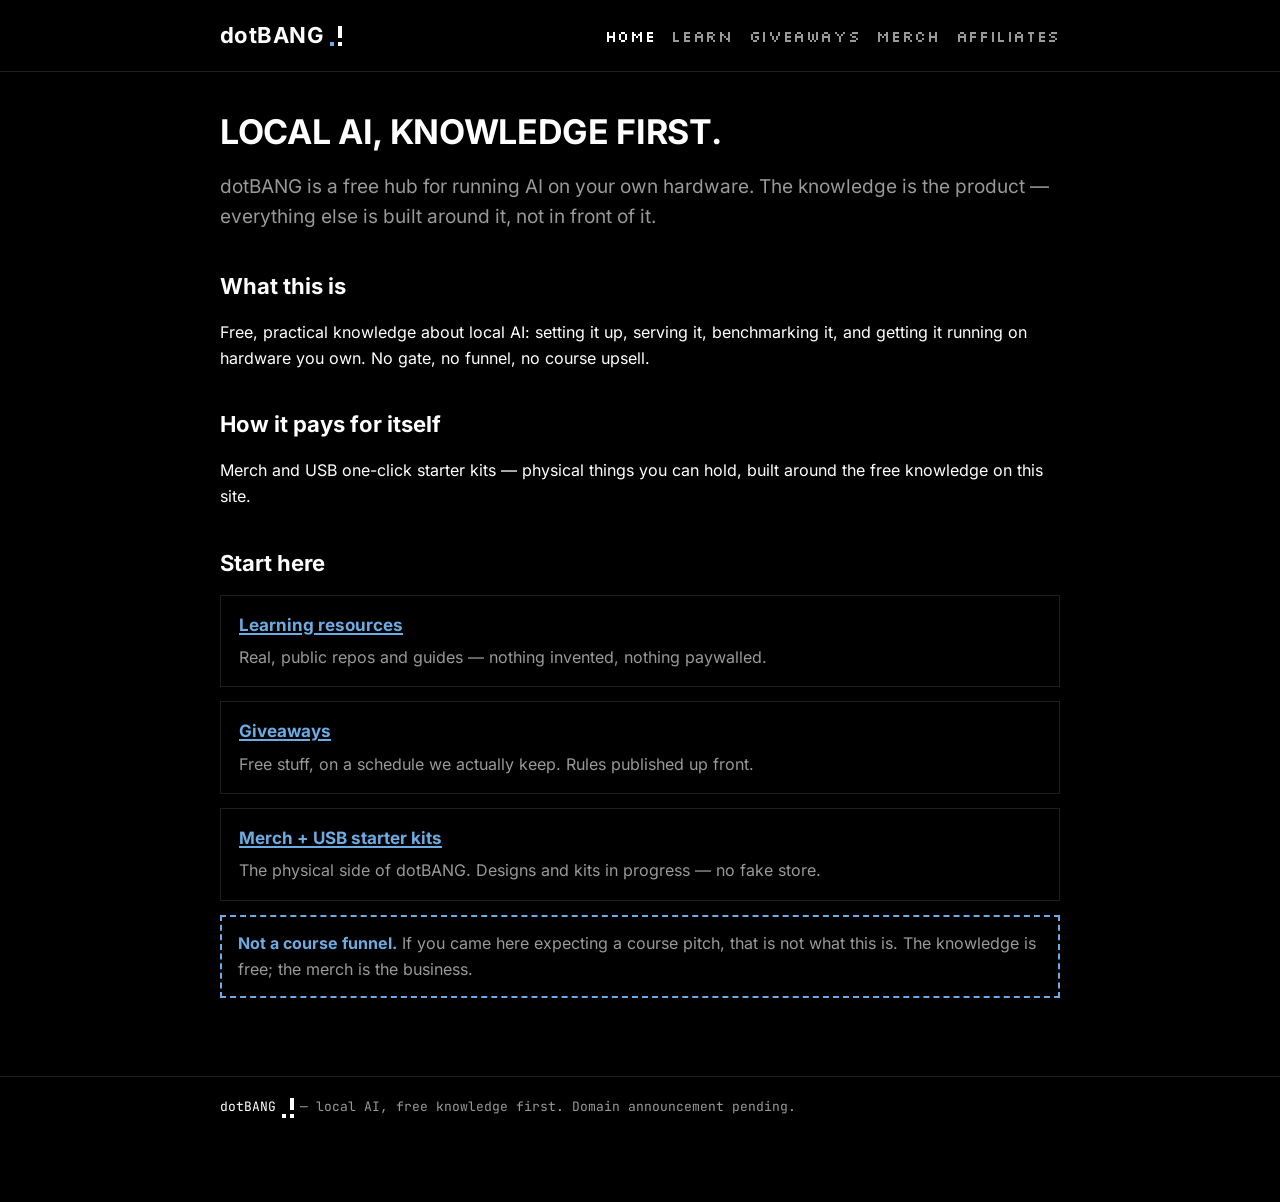
==== index.html @ 5c057346 "Apply dotBANG palette tokens and ship the .! mark as a real asset Palette, per DOTBANG-DESIGN-LANGUA" ====
<!doctype html>
<html lang="en">
<head>
<meta charset="utf-8">
<meta name="viewport" content="width=device-width, initial-scale=1">
<meta name="theme-color" content="#000000">
<title>dotBANG — local AI, free knowledge first</title>
<meta name="description" content="dotBANG is a free hub for local AI: knowledge first, merch and USB starter kits around it. Not a course funnel.">
<link rel="icon" type="image/svg+xml" href="assets/favicon.svg">
<link rel="stylesheet" href="assets/style.css">
</head>
<body>
<header class="site">
  <div class="wrap">
    <a class="brand" href="index.html">dotBANG<img class="mark" src="assets/brand/mark-signal.svg" width="12" height="20" alt=""></a>
    <nav>
      <a href="index.html" aria-current="page">Home</a>
      <a href="pages/learn.html">Learn</a>
      <a href="pages/giveaways.html">Giveaways</a>
      <a href="pages/merch.html">Merch</a>
      <a href="pages/affiliates.html">Affiliates</a>
    </nav>
  </div>
</header>
<main class="wrap">
  <h1>Local AI, knowledge first.</h1>
  <p class="lede">dotBANG is a free hub for running AI on your own hardware. The knowledge is the product — everything else is built around it, not in front of it.</p>

  <h2>What this is</h2>
  <p>Free, practical knowledge about local AI: setting it up, serving it, benchmarking it, and getting it running on hardware you own. No gate, no funnel, no course upsell.</p>

  <h2>How it pays for itself</h2>
  <p>Merch and USB one-click starter kits — physical things you can hold, built around the free knowledge on this site.</p>

  <h2>Start here</h2>
  <div class="card">
    <h3><a href="pages/learn.html">Learning resources</a></h3>
    <p>Real, public repos and guides — nothing invented, nothing paywalled.</p>
  </div>
  <div class="card">
    <h3><a href="pages/giveaways.html">Giveaways</a></h3>
    <p>Free stuff, on a schedule we actually keep. Rules published up front.</p>
  </div>
  <div class="card">
    <h3><a href="pages/merch.html">Merch + USB starter kits</a></h3>
    <p>The physical side of dotBANG. Designs and kits in progress — no fake store.</p>
  </div>

  <div class="todo"><strong>Not a course funnel.</strong> If you came here expecting a course pitch, that is not what this is. The knowledge is free; the merch is the business.</div>
</main>
<footer class="site">
  <div class="wrap">
    <span class="footer-brand">dotBANG<img class="mark" src="assets/brand/mark.svg" width="12" height="20" alt=""></span>
    <span>— local AI, free knowledge first. Domain announcement pending.</span>
  </div>
</footer>
</body>
</html>
---- assets/style.css ----
/* dotBANG — plain CSS, no framework, no build step.
   Palette, type and geometry follow DOTBANG-DESIGN-LANGUAGE-2026-11-04.md
   (§2 tokens, §3.1 module grid, §3.4 type stack, §6 token diff).
   Three values only: #000000 field, #FFFFFF ink, #6CACE4 signal.
   Alpha steps of those three are allowed. No radius, no blur, no glow. */

@font-face {
  font-family: "Inter";
  src: url("fonts/inter-latin-var.woff2") format("woff2");
  font-weight: 400 700;
  font-style: normal;
  font-display: swap;
}
@font-face {
  font-family: "JetBrains Mono";
  src: url("fonts/jetbrains-mono-latin-var.woff2") format("woff2");
  font-weight: 400 700;
  font-style: normal;
  font-display: swap;
}
@font-face {
  font-family: "Silkscreen";
  src: url("fonts/silkscreen-400-latin.woff2") format("woff2");
  font-weight: 400;
  font-style: normal;
  font-display: swap;
}
@font-face {
  font-family: "Silkscreen";
  src: url("fonts/silkscreen-700-latin.woff2") format("woff2");
  font-weight: 700;
  font-style: normal;
  font-display: swap;
}

:root {
  --db-field: #000000;
  --db-ink: #ffffff;
  --db-signal: #6cace4;
  --db-muted: rgba(255, 255, 255, .6);
  --db-hairline: rgba(255, 255, 255, .12);
  --db-fill: rgba(255, 255, 255, .06);
  --db-max: 880px;
  --db-step: 160ms;
}
* { box-sizing: border-box; }
body {
  margin: 0; background: var(--db-field); color: var(--db-ink);
  font: 16px/1.6 "Inter", sans-serif;
  -webkit-font-smoothing: antialiased;
}
a { color: var(--db-signal); text-decoration-thickness: 2px; text-underline-offset: 2px; }
a:hover { color: var(--db-ink); }
:focus-visible { outline: 2px solid var(--db-signal); outline-offset: 2px; }
.wrap { max-width: var(--db-max); margin: 0 auto; padding: 0 20px 64px; }
header.site {
  border-bottom: 1px solid var(--db-hairline);
  padding: 18px 0;
}
header.site .wrap { display: flex; align-items: center; gap: 16px; row-gap: 12px; flex-wrap: wrap; padding-bottom: 0; }
.brand {
  font-weight: 800; font-size: 22px; letter-spacing: .02em;
  color: var(--db-ink); text-decoration: none;
  display: inline-flex; align-items: center; gap: 6px;
}
/* The mark is an asset, not two typed characters: fixed 12x20 on the 4px module. */
.brand .mark, footer.site .mark { display: block; width: 12px; height: 20px; flex: none; }
nav { margin-left: auto; display: flex; gap: 16px; flex-wrap: wrap; }
nav a {
  color: var(--db-muted); text-decoration: none;
  font-family: "Silkscreen", monospace; font-size: 16px; font-weight: 400;
  letter-spacing: .04em; text-transform: uppercase; line-height: 1;
}
nav a:hover, nav a[aria-current="page"] { color: var(--db-ink); }
h1 { font-size: 34px; line-height: 1.2; margin: 40px 0 12px; letter-spacing: -.01em; text-transform: uppercase; }
h2 { font-size: 22px; margin: 36px 0 8px; }
h3 { font-size: 17px; }
.lede { font-size: 19px; color: var(--db-muted); }
.card {
  background: transparent; border: 1px solid var(--db-hairline);
  border-radius: 0; padding: 16px 18px; margin: 14px 0;
}
.card h3 { margin: 0 0 6px; font-size: 17px; }
.card p { margin: 0; color: var(--db-muted); }
.todo {
  border: 2px dashed var(--db-signal); border-radius: 0;
  padding: 14px 16px; color: var(--db-muted); margin: 14px 0;
}
.todo strong { color: var(--db-signal); }
footer.site {
  border-top: 1px solid var(--db-hairline); padding: 20px 0;
  color: var(--db-muted); font-size: 13px;
  font-family: "JetBrains Mono", monospace;
}
footer.site .wrap { display: flex; align-items: center; gap: 6px; flex-wrap: wrap; }
.footer-brand { display: inline-flex; align-items: center; gap: 6px; color: var(--db-ink); }
code {
  background: var(--db-fill); border: 1px solid var(--db-hairline);
  padding: 1px 6px; border-radius: 0;
  font-family: "JetBrains Mono", monospace; font-size: 14px;
}
@media (prefers-reduced-motion: no-preference) {
  a { transition: color var(--db-step) steps(2); }
}
@media (max-width: 560px) {
  nav { margin-left: 0; flex: 1 0 100%; }
}
@media (prefers-reduced-motion: reduce) {
  * { animation: none !important; transition: none !important; }
}
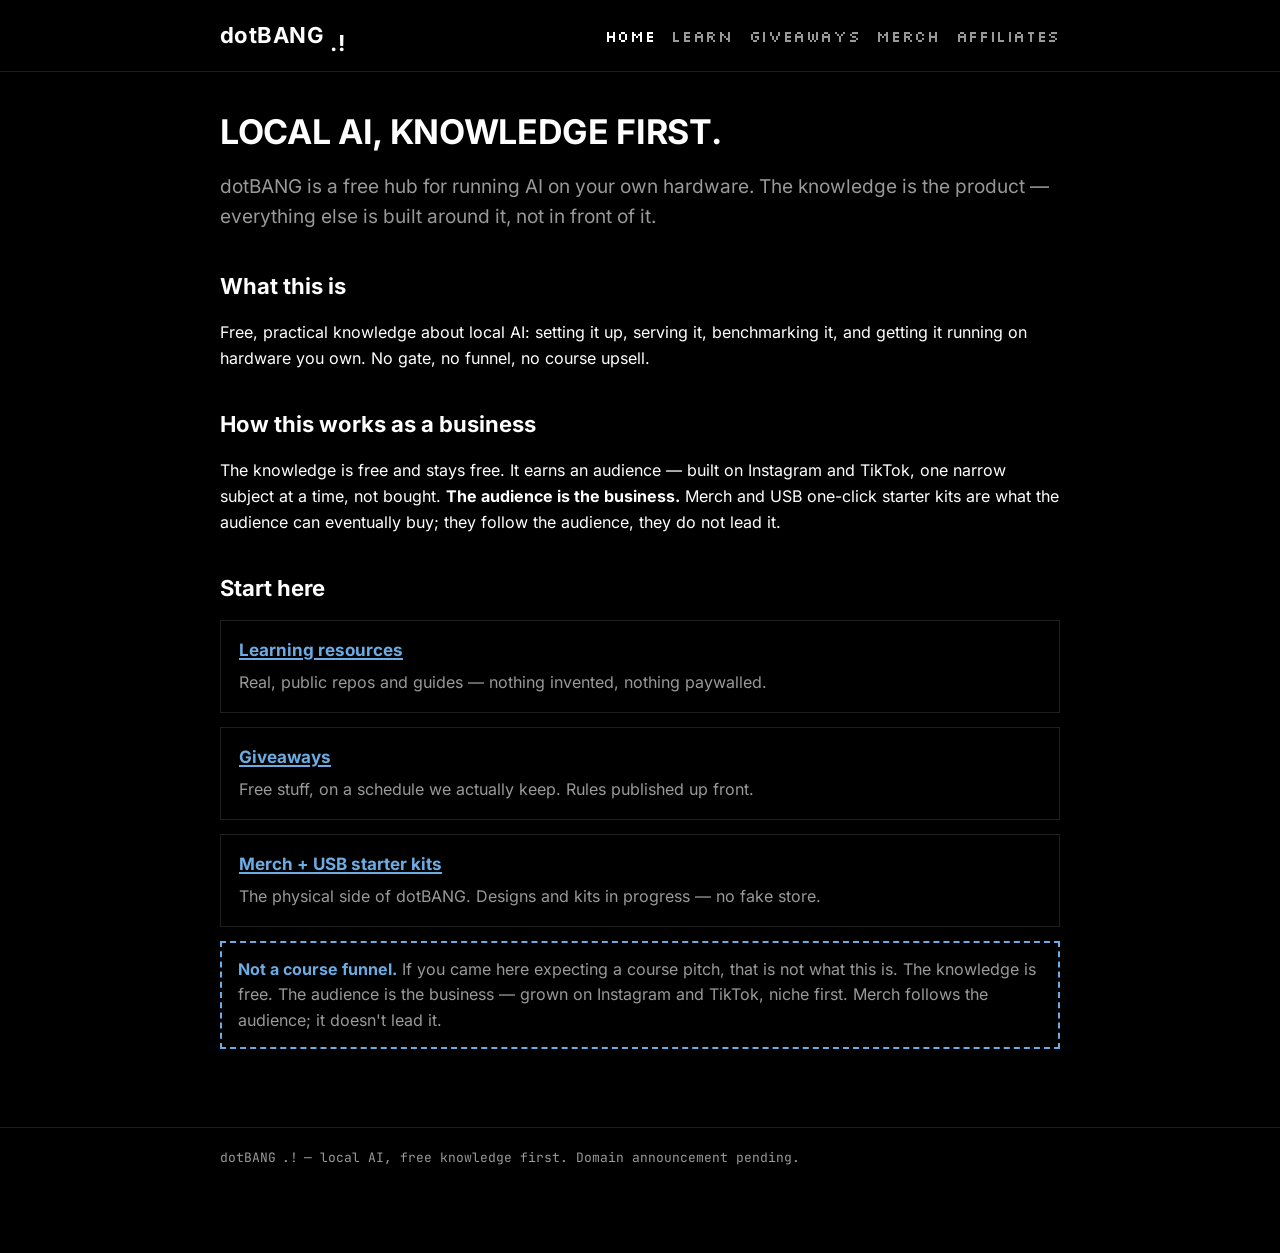
==== commit 9d0f9b11: "Correct the business framing: the audience is the business, merch is downstream The site said "the m" ====
--- a/index.html
+++ b/index.html
@@ -3,16 +3,15 @@
 <head>
 <meta charset="utf-8">
 <meta name="viewport" content="width=device-width, initial-scale=1">
-<meta name="theme-color" content="#000000">
 <title>dotBANG — local AI, free knowledge first</title>
-<meta name="description" content="dotBANG is a free hub for local AI: knowledge first, merch and USB starter kits around it. Not a course funnel.">
+<meta name="description" content="dotBANG is a free hub for local AI. The knowledge stays free; the audience is the business, and merch follows it.">
 <link rel="icon" type="image/svg+xml" href="assets/favicon.svg">
 <link rel="stylesheet" href="assets/style.css">
 </head>
 <body>
 <header class="site">
   <div class="wrap">
-    <a class="brand" href="index.html">dotBANG<img class="mark" src="assets/brand/mark-signal.svg" width="12" height="20" alt=""></a>
+    <a class="brand" href="index.html">dotBANG<span class="mark">.!</span></a>
     <nav>
       <a href="index.html" aria-current="page">Home</a>
       <a href="pages/learn.html">Learn</a>
@@ -29,8 +28,8 @@
   <h2>What this is</h2>
   <p>Free, practical knowledge about local AI: setting it up, serving it, benchmarking it, and getting it running on hardware you own. No gate, no funnel, no course upsell.</p>
 
-  <h2>How it pays for itself</h2>
-  <p>Merch and USB one-click starter kits — physical things you can hold, built around the free knowledge on this site.</p>
+  <h2>How this works as a business</h2>
+  <p>The knowledge is free and stays free. It earns an audience — built on Instagram and TikTok, one narrow subject at a time, not bought. <strong>The audience is the business.</strong> Merch and USB one-click starter kits are what the audience can eventually buy; they follow the audience, they do not lead it.</p>
 
   <h2>Start here</h2>
   <div class="card">
@@ -46,13 +45,10 @@
     <p>The physical side of dotBANG. Designs and kits in progress — no fake store.</p>
   </div>
 
-  <div class="todo"><strong>Not a course funnel.</strong> If you came here expecting a course pitch, that is not what this is. The knowledge is free; the merch is the business.</div>
+  <div class="todo"><strong>Not a course funnel.</strong> If you came here expecting a course pitch, that is not what this is. The knowledge is free. The audience is the business — grown on Instagram and TikTok, niche first. Merch follows the audience; it doesn't lead it.</div>
 </main>
 <footer class="site">
-  <div class="wrap">
-    <span class="footer-brand">dotBANG<img class="mark" src="assets/brand/mark.svg" width="12" height="20" alt=""></span>
-    <span>— local AI, free knowledge first. Domain announcement pending.</span>
-  </div>
+  <div class="wrap">dotBANG<span style="color:var(--accent)">.!</span> — local AI, free knowledge first. Domain announcement pending.</div>
 </footer>
 </body>
 </html>
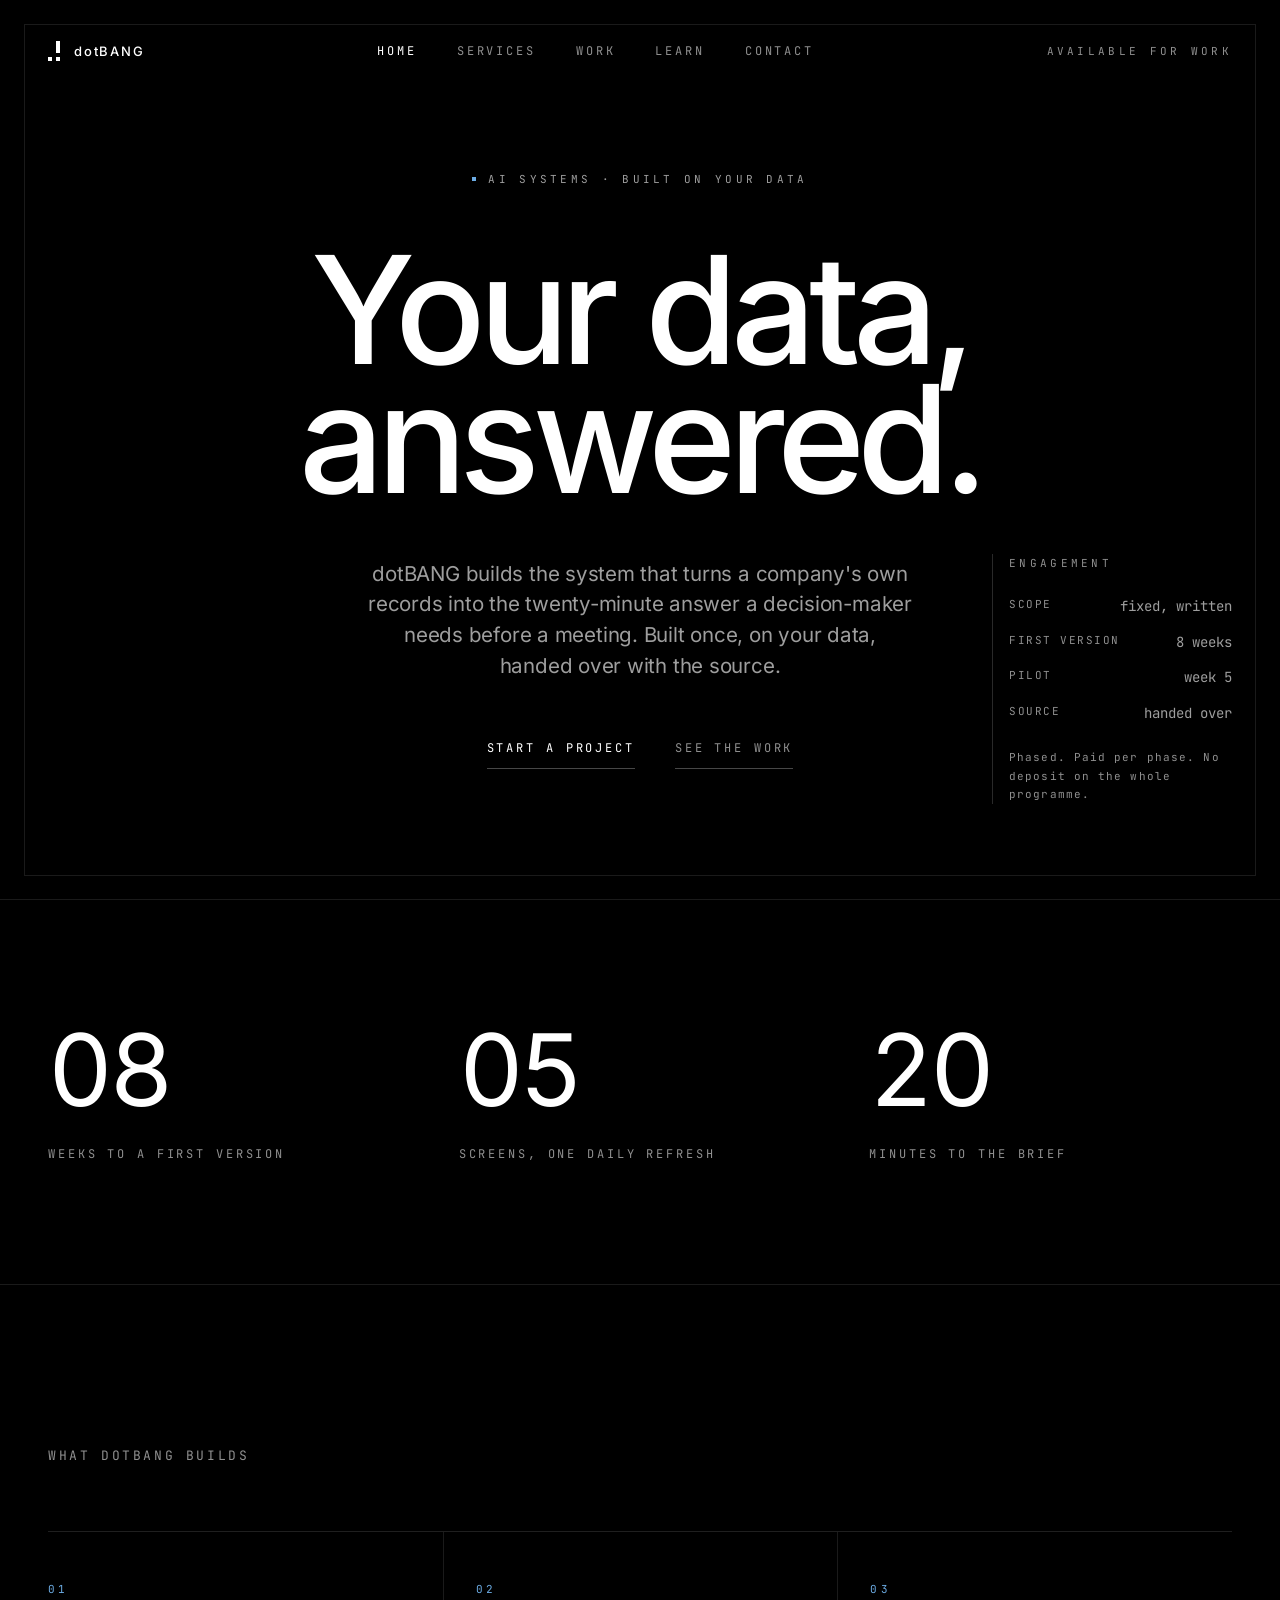
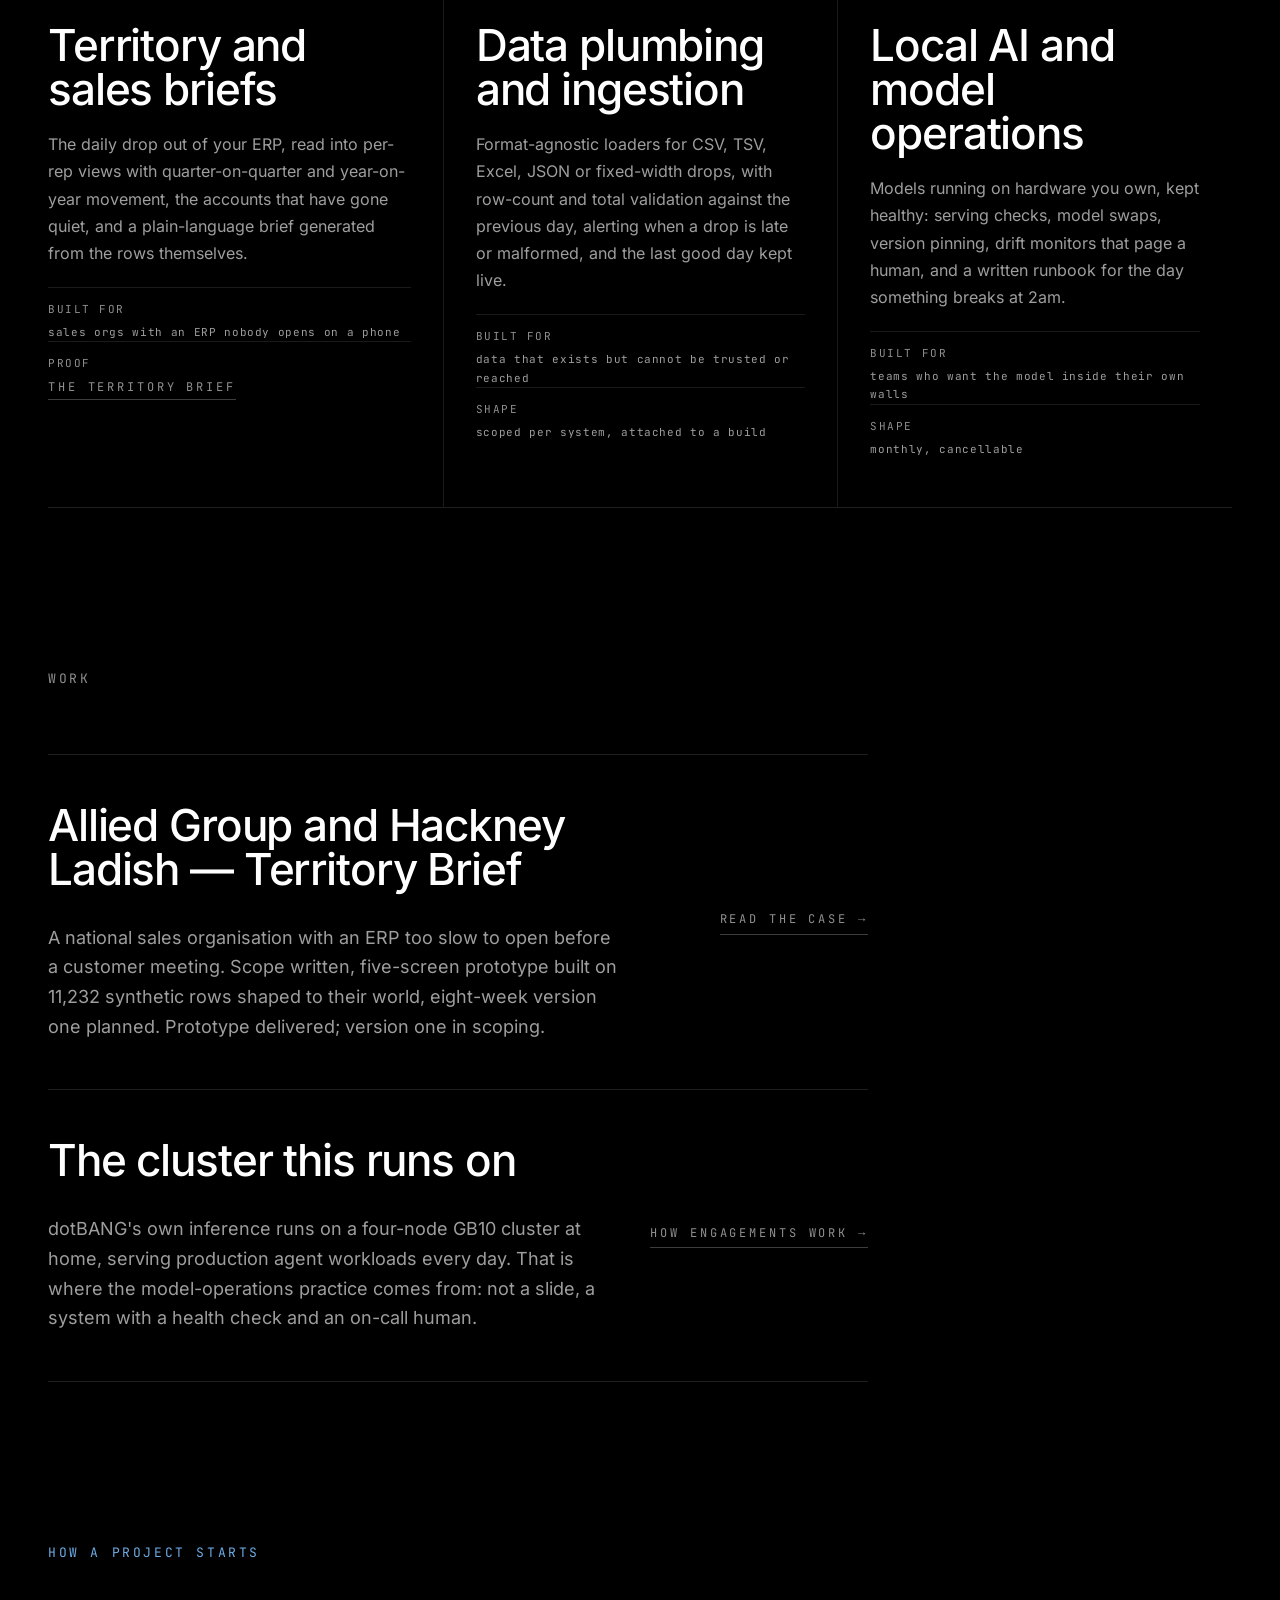
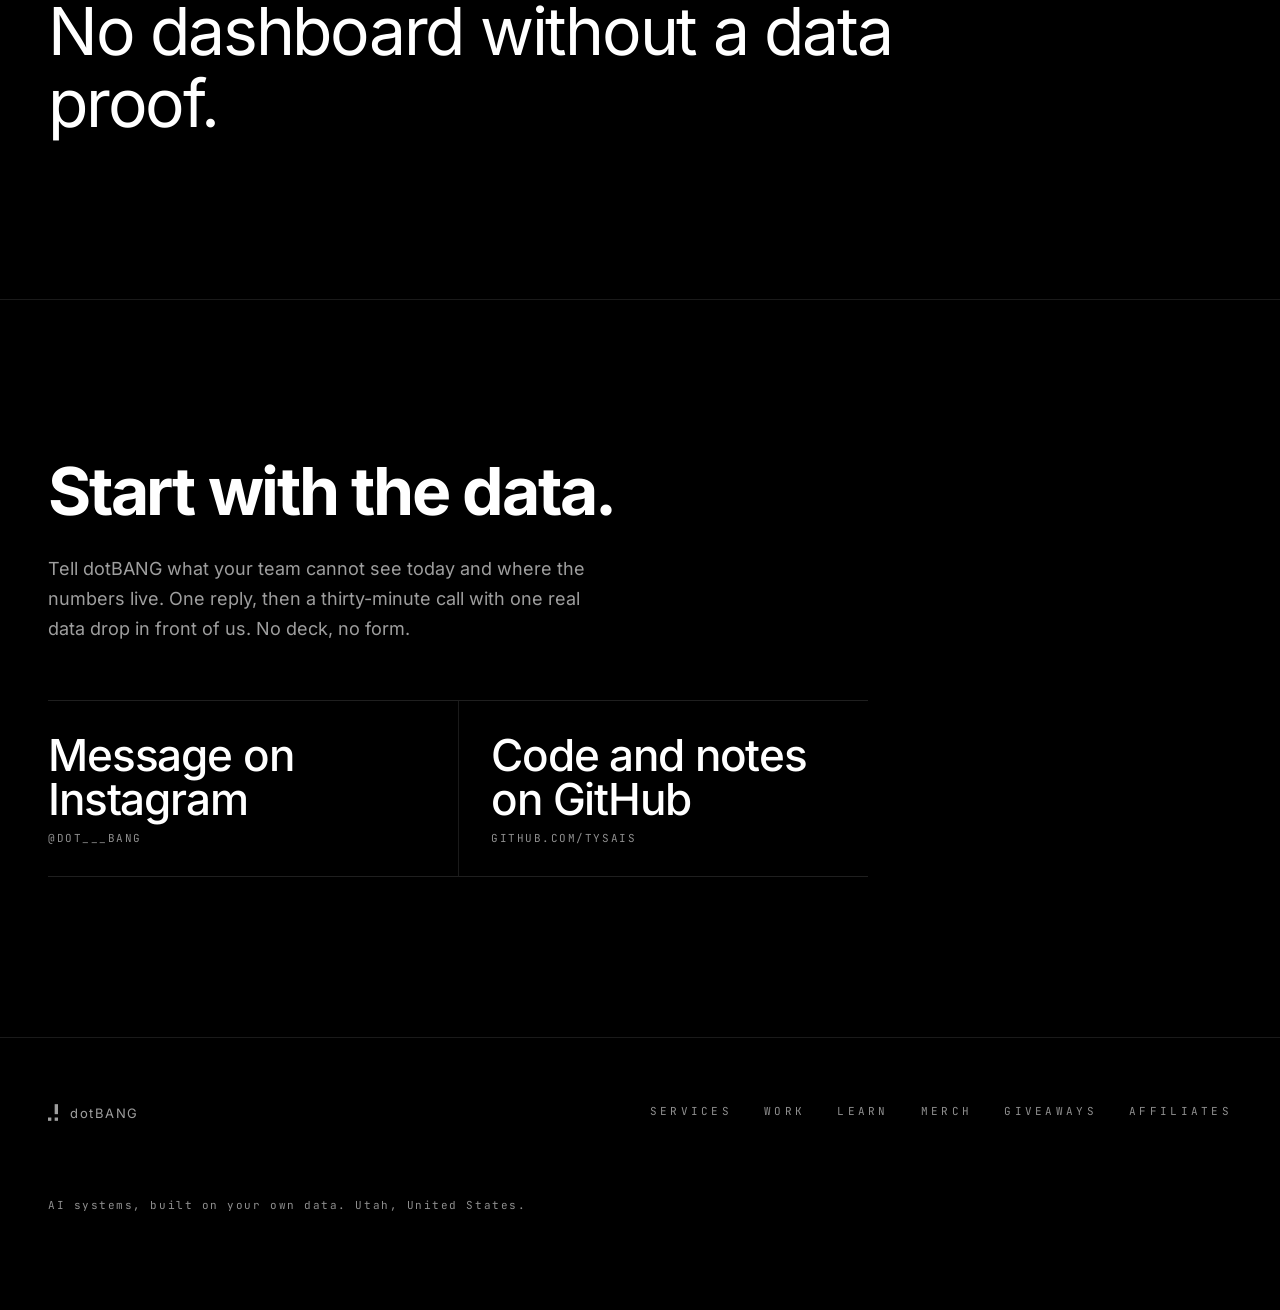
==== commit f29c5264: "Rebuild the site as the dotBANG consulting front door on DIR-06 Services, work and contact replace t" ====
--- a/index.html
+++ b/index.html
@@ -1,54 +1,156 @@
 <!doctype html>
-<html lang="en">
+<html lang="en" data-direction="DIR-06">
 <head>
 <meta charset="utf-8">
 <meta name="viewport" content="width=device-width, initial-scale=1">
-<title>dotBANG — local AI, free knowledge first</title>
-<meta name="description" content="dotBANG is a free hub for local AI. The knowledge stays free; the audience is the business, and merch follows it.">
+<title>dotBANG — AI systems built on your own data</title>
+<meta name="description" content="dotBANG builds AI systems that turn a company's own operational data into the twenty-minute answer before a meeting. Fixed scope, eight weeks to a first version, handed over with the source.">
 <link rel="icon" type="image/svg+xml" href="assets/favicon.svg">
-<link rel="stylesheet" href="assets/style.css">
+<link rel="stylesheet" href="assets/fonts/fonts.css">
+<link rel="stylesheet" href="assets/base.css">
+<link rel="stylesheet" href="assets/dir06.css">
+<link rel="stylesheet" href="assets/site.css">
 </head>
-<body>
-<header class="site">
-  <div class="wrap">
-    <a class="brand" href="index.html">dotBANG<span class="mark">.!</span></a>
-    <nav>
+<body class="blackout">
+
+<div class="viewfinder" aria-hidden="true"></div>
+
+<header class="site-head">
+  <div class="head-in">
+    <a class="brand" href="index.html" aria-label="dotBANG home">
+      <svg class="mark" viewBox="0 0 12 20" aria-hidden="true"><rect class="m-dot m-dot-a" x="0" y="16" width="4" height="4"/><rect class="m-stem" x="8" y="0" width="4" height="12"/><rect class="m-dot m-dot-b" x="8" y="16" width="4" height="4"/></svg>
+      <span class="wordmark">dotBANG</span>
+    </a>
+    <nav class="nav" aria-label="Primary">
       <a href="index.html" aria-current="page">Home</a>
+      <a href="pages/services.html">Services</a>
+      <a href="pages/work.html">Work</a>
       <a href="pages/learn.html">Learn</a>
-      <a href="pages/giveaways.html">Giveaways</a>
-      <a href="pages/merch.html">Merch</a>
-      <a href="pages/affiliates.html">Affiliates</a>
+      <a href="#contact">Contact</a>
     </nav>
+    <span class="chip">AVAILABLE FOR WORK</span>
   </div>
 </header>
-<main class="wrap">
-  <h1>Local AI, knowledge first.</h1>
-  <p class="lede">dotBANG is a free hub for running AI on your own hardware. The knowledge is the product — everything else is built around it, not in front of it.</p>
 
-  <h2>What this is</h2>
-  <p>Free, practical knowledge about local AI: setting it up, serving it, benchmarking it, and getting it running on hardware you own. No gate, no funnel, no course upsell.</p>
+<main>
+  <section class="hero">
+    <div class="wrap hero-in">
+      <div class="hero-copy">
+        <p class="eyebrow"><span class="eyebrow-dot" aria-hidden="true"></span>AI systems · built on your data</p>
+        <h1>Your data,<br class="br-desk"> answered.</h1>
+        <p class="lede">dotBANG builds the system that turns a company's own records into the twenty-minute answer a decision-maker needs before a meeting. Built once, on your data, handed over with the source.</p>
+        <div class="cta">
+          <a class="btn btn-primary" href="#contact">Start a project</a>
+          <a class="btn btn-ghost" href="pages/work.html">See the work</a>
+        </div>
+      </div>
 
-  <h2>How this works as a business</h2>
-  <p>The knowledge is free and stays free. It earns an audience — built on Instagram and TikTok, one narrow subject at a time, not bought. <strong>The audience is the business.</strong> Merch and USB one-click starter kits are what the audience can eventually buy; they follow the audience, they do not lead it.</p>
+      <aside class="hero-panel" aria-label="How an engagement runs">
+        <div class="panel-head"><span>ENGAGEMENT</span><span class="panel-code">REF 001</span></div>
+        <dl class="specs">
+          <div class="spec"><dt>Scope</dt><dd>fixed, written</dd></div>
+          <div class="spec"><dt>First version</dt><dd>8 weeks</dd></div>
+          <div class="spec"><dt>Pilot</dt><dd>week 5</dd></div>
+          <div class="spec"><dt>Source</dt><dd>handed over</dd></div>
+        </dl>
+        <p class="panel-note">Phased. Paid per phase. No deposit on the whole programme.</p>
+      </aside>
+    </div>
+  </section>
 
-  <h2>Start here</h2>
-  <div class="card">
-    <h3><a href="pages/learn.html">Learning resources</a></h3>
-    <p>Real, public repos and guides — nothing invented, nothing paywalled.</p>
-  </div>
-  <div class="card">
-    <h3><a href="pages/giveaways.html">Giveaways</a></h3>
-    <p>Free stuff, on a schedule we actually keep. Rules published up front.</p>
-  </div>
-  <div class="card">
-    <h3><a href="pages/merch.html">Merch + USB starter kits</a></h3>
-    <p>The physical side of dotBANG. Designs and kits in progress — no fake store.</p>
+  <section class="stats" aria-label="The shape of the work">
+    <div class="wrap stats-in">
+      <div class="stat"><span class="n">08</span><span class="k">weeks to a first version</span></div>
+      <div class="stat"><span class="n">05</span><span class="k">screens, one daily refresh</span></div>
+      <div class="stat"><span class="n">20</span><span class="k">minutes to the brief</span></div>
+    </div>
+  </section>
+
+  <section class="entries" aria-labelledby="svc-h">
+    <h2 id="svc-h" class="section-h">What dotBANG builds</h2>
+    <div class="svc-grid">
+      <article class="svc">
+        <span class="num">01</span>
+        <h3>Territory and sales briefs</h3>
+        <p>The daily drop out of your ERP, read into per-rep views with quarter-on-quarter and year-on-year movement, the accounts that have gone quiet, and a plain-language brief generated from the rows themselves.</p>
+        <dl>
+          <dt>Built for</dt><dd>sales orgs with an ERP nobody opens on a phone</dd>
+          <dt>Proof</dt><dd><a class="inline-link" href="pages/work.html">The Territory Brief</a></dd>
+        </dl>
+      </article>
+      <article class="svc">
+        <span class="num">02</span>
+        <h3>Data plumbing and ingestion</h3>
+        <p>Format-agnostic loaders for CSV, TSV, Excel, JSON or fixed-width drops, with row-count and total validation against the previous day, alerting when a drop is late or malformed, and the last good day kept live.</p>
+        <dl>
+          <dt>Built for</dt><dd>data that exists but cannot be trusted or reached</dd>
+          <dt>Shape</dt><dd>scoped per system, attached to a build</dd>
+        </dl>
+      </article>
+      <article class="svc">
+        <span class="num">03</span>
+        <h3>Local AI and model operations</h3>
+        <p>Models running on hardware you own, kept healthy: serving checks, model swaps, version pinning, drift monitors that page a human, and a written runbook for the day something breaks at 2am.</p>
+        <dl>
+          <dt>Built for</dt><dd>teams who want the model inside their own walls</dd>
+          <dt>Shape</dt><dd>monthly, cancellable</dd>
+        </dl>
+      </article>
+    </div>
+  </section>
+
+  <section class="entries" aria-labelledby="work-h" style="padding-top:0">
+    <h2 id="work-h" class="section-h">Work</h2>
+    <div class="cards">
+      <article class="card">
+        <h3>Allied Group and Hackney Ladish — Territory Brief</h3>
+        <p>A national sales organisation with an ERP too slow to open before a customer meeting. Scope written, five-screen prototype built on 11,232 synthetic rows shaped to their world, eight-week version one planned. Prototype delivered; version one in scoping.</p>
+        <a class="more" href="pages/work.html">Read the case</a>
+      </article>
+      <article class="card">
+        <h3>The cluster this runs on</h3>
+        <p>dotBANG's own inference runs on a four-node GB10 cluster at home, serving production agent workloads every day. That is where the model-operations practice comes from: not a slide, a system with a health check and an on-call human.</p>
+        <a class="more" href="pages/services.html">How engagements work</a>
+      </article>
+    </div>
+  </section>
+
+  <div class="callout-wrap">
+    <div class="callout">
+      <strong>How a project starts</strong>
+      <p>No dashboard without a data proof.</p>
+    </div>
   </div>
 
-  <div class="todo"><strong>Not a course funnel.</strong> If you came here expecting a course pitch, that is not what this is. The knowledge is free. The audience is the business — grown on Instagram and TikTok, niche first. Merch follows the audience; it doesn't lead it.</div>
+  <section class="contact" id="contact">
+    <div class="contact-in">
+      <h2>Start with the data.</h2>
+      <p>Tell dotBANG what your team cannot see today and where the numbers live. One reply, then a thirty-minute call with one real data drop in front of us. No deck, no form.</p>
+      <div class="contact-links">
+        <a href="https://ig.me/m/dot___bang">Message on Instagram<span>@dot___bang</span></a>
+        <a href="https://github.com/TysAIs">Code and notes on GitHub<span>github.com/TysAIs</span></a>
+      </div>
+    </div>
+  </section>
 </main>
+
 <footer class="site">
-  <div class="wrap">dotBANG<span style="color:var(--accent)">.!</span> — local AI, free knowledge first. Domain announcement pending.</div>
+  <div class="foot-in">
+    <div class="foot-brand">
+      <svg class="mark" viewBox="0 0 12 20" aria-hidden="true"><rect class="m-dot m-dot-a" x="0" y="16" width="4" height="4"/><rect class="m-stem" x="8" y="0" width="4" height="12"/><rect class="m-dot m-dot-b" x="8" y="16" width="4" height="4"/></svg>
+      dotBANG
+    </div>
+    <div class="foot-links">
+      <a href="pages/services.html">Services</a>
+      <a href="pages/work.html">Work</a>
+      <a href="pages/learn.html">Learn</a>
+      <a href="pages/merch.html">Merch</a>
+      <a href="pages/giveaways.html">Giveaways</a>
+      <a href="pages/affiliates.html">Affiliates</a>
+    </div>
+    <p class="foot-note">AI systems, built on your own data. Utah, United States.</p>
+  </div>
 </footer>
+
 </body>
 </html>
--- a/assets/fonts/fonts.css
+++ b/assets/fonts/fonts.css
@@ -0,0 +1,8 @@
+/* dotBANG — webfonts (subset copied from the 2026-11-05 brand pack, OFL-1.1).
+   Inter: body + display. JetBrains Mono: labels, data, code. No third face. */
+@font-face{font-family:"Inter";font-style:normal;font-weight:400;font-display:block;src:url(inter-400-latin.woff2) format("woff2")}
+@font-face{font-family:"Inter";font-style:normal;font-weight:500;font-display:block;src:url(inter-500-latin.woff2) format("woff2")}
+@font-face{font-family:"Inter";font-style:normal;font-weight:600;font-display:block;src:url(inter-600-latin.woff2) format("woff2")}
+@font-face{font-family:"Inter";font-style:normal;font-weight:700;font-display:block;src:url(inter-700-latin.woff2) format("woff2")}
+@font-face{font-family:"JetBrains Mono";font-style:normal;font-weight:400;font-display:block;src:url(jetbrains-mono-400-latin.woff2) format("woff2")}
+@font-face{font-family:"JetBrains Mono";font-style:normal;font-weight:700;font-display:block;src:url(jetbrains-mono-700-latin.woff2) format("woff2")}
--- a/assets/base.css
+++ b/assets/base.css
@@ -0,0 +1,64 @@
+/* ==========================================================================
+   dotBANG direction pack — shared base
+   Reset + the canonical sample-page content. Directions override everything
+   visual; nothing here picks a look. Three colours only, ever:
+     #000000 field · #FFFFFF ink · #6CACE4 signal
+   ========================================================================== */
+
+*,*::before,*::after{box-sizing:border-box}
+html{-webkit-text-size-adjust:100%}
+body{margin:0;background:#000;color:#fff;font-family:"Inter",sans-serif;font-size:16px;line-height:1.6;
+     -webkit-font-smoothing:antialiased;text-rendering:optimizeLegibility}
+img,svg{display:block;max-width:100%}
+a{color:inherit;text-decoration:none}
+h1,h2,h3,h4,p,ul,ol{margin:0}
+ul{list-style:none;padding:0}
+button{font:inherit;color:inherit;background:none;border:0;cursor:pointer}
+
+/* the mark: exact 4-unit module geometry, 3 modules wide x 5 tall */
+.mark{width:12px;height:20px;fill:currentColor;flex:0 0 auto}
+.mark .m-dot{fill:currentColor}
+.mark.accent-dot .m-dot-a{fill:#6CACE4}
+
+/* content is identical in every direction; directions decide treatment */
+.wrap{width:100%}
+.deco{display:none}          /* decorative layers off unless a direction asks */
+.sr{position:absolute;width:1px;height:1px;overflow:hidden;clip-path:inset(50%);white-space:nowrap}
+
+/* the sample page skeleton — no appearance decisions here */
+.shell{display:block}
+.site-head{}
+.brand{display:inline-flex;align-items:center;gap:8px}
+.brand .wordmark{}
+.nav{}
+.nav a{}
+.chip{}
+.ticker{}
+main{}
+.hero{}
+.hero-copy{}
+.eyebrow{}
+h1{}
+.lede{}
+.cta{display:flex;gap:12px;flex-wrap:wrap}
+.btn{}
+.hero-panel{}
+.panel-head{}
+.spec{display:flex;justify-content:space-between;gap:16px}
+.spec dt{}
+.spec dd{margin:0}
+.hero-mark{}
+.stats{}
+.stat{}
+.stat .n{}
+.stat .k{}
+.entries{}
+.card{}
+.card .ico{}
+.card h3{}
+.card p{}
+.card .more{}
+.callout{}
+.callout strong{}
+footer.site{}
+.foot-links{}
--- a/assets/dir06.css
+++ b/assets/dir06.css
@@ -0,0 +1,238 @@
+/* ==========================================================================
+   dotBANG — DIR-06 BLACKOUT, refinement 2026-11-05
+   Keep: face (Inter), the space system (96/160px rhythm), the one-hairline
+   restraint, the mark-as-subject composition.
+   Rebuild: the SIZE of the letters. This file replaces the ad-hoc pixel values
+   in dir-06.css with a declared type scale (4 display steps, 5 text steps,
+   3 label steps) and applies it. Nothing else about the direction changes.
+
+   Palette: field #000000 · ink #FFFFFF · signal #6CACE4
+   Module 4px · rhythm 8px · radius 0 · no blur · no gradient
+   ========================================================================== */
+
+:root{
+  --field:#000000;
+  --ink:#FFFFFF;
+  --signal:#6CACE4;
+  --ink-56:rgba(255,255,255,.56);
+  --ink-62:rgba(255,255,255,.62);
+  --ink-12:rgba(255,255,255,.12);
+  --ink-10:rgba(255,255,255,.10);
+  --ink-28:rgba(255,255,255,.28);
+
+  /* ---------------------------------------------------------------------
+     T-01 … T-04  DISPLAY RAMP — ratio 1.5 between steps, referenced at the
+     1440x900 canvas where the pack is judged: 150 / 100 / 66 / 44 px.
+     A display line is sized to FILL ITS MEASURE (92–97%), so T-01 is
+     container-relative with the ramp's top step as its ceiling; the step
+     below is what the ratio says, not what the string happens to need.
+     --------------------------------------------------------------------- */
+  --t01-display-1: min(13.2cqw, 150px);  /* hero statement — fills the measure */
+  --t02-display-2: clamp(64px, 8.4vw, 100px);   /* numbers */
+  --t03-display-3: clamp(44px, 5.6vw, 66px);    /* callout */
+  --t04-display-4: clamp(30px, 3.7vw, 44px);    /* card titles */
+
+  /* T-05 … T-09  TEXT RAMP — ratio ~1.14. Body floor is 16px (a11y),
+     the 18px step is the body default, 22px is the lead. */
+  --t05-lead: clamp(19px, 1.6vw, 22px);
+  --t06-body-l: 18px;
+  --t07-body: 16px;
+  --t08-body-s: 14px;
+  --t09-caption: 13px;
+
+  /* T-10 … T-12  LABEL RAMP — mono only, tracking is inverse to size.
+     The old file used 8px and 9px here; 8px mono is not a size, it is a
+     decoration. Floor is 11px. */
+  --t10-label: 13px;
+  --t11-label-s: 12px;
+  --t12-micro: 11px;
+
+  /* tracking per step — display tightens, labels open */
+  --tr-01:-.048em; --tr-02:-.042em; --tr-03:-.034em; --tr-04:-.026em;
+  --tr-05:-.011em; --tr-06:-.006em; --tr-07:0;      --tr-08:0;
+  --tr-10:.20em;   --tr-11:.24em;   --tr-12:.30em;
+
+  /* line-height per step */
+  --lh-01:.86; --lh-02:.90; --lh-03:.95; --lh-04:1.00;
+  --lh-05:1.50; --lh-06:1.65; --lh-07:1.70; --lh-08:1.70;
+  --lh-10:1.20; --lh-11:1.20; --lh-12:1.20;
+}
+
+html,body{background:var(--field);color:var(--ink);font-family:"Inter",sans-serif;
+  font-size:var(--t07-body);line-height:var(--lh-07)}
+::selection{background:var(--signal);color:#000}
+
+/* a viewfinder hairline: the one device carried over from the content
+   language, so the site and the feed read as one system. Not a frame of
+   decoration — 1px, 10% ink, inset one module-set. */
+.viewfinder{position:fixed;inset:24px;border:1px solid var(--ink-10);
+  pointer-events:none;z-index:40}
+
+/* ---- header ---- */
+.site-head{position:absolute;top:0;left:0;right:0;z-index:10}
+.head-in{max-width:1280px;margin:0 auto;padding:40px 48px;display:flex;align-items:center;
+  justify-content:space-between}
+.brand{display:flex;align-items:center;gap:14px}
+.brand .mark{width:12px;height:20px}
+.brand .wordmark{font-size:var(--t09-caption);letter-spacing:.24em;text-transform:uppercase;
+  font-weight:500}
+.nav{display:flex;gap:40px}
+.nav a{font-family:"JetBrains Mono",monospace;font-size:var(--t11-label-s);
+  letter-spacing:var(--tr-11);text-transform:uppercase;color:var(--ink-56)}
+.nav a:first-child{color:var(--ink)}
+.nav a:hover{color:var(--ink)}
+.chip{font-family:"JetBrains Mono",monospace;font-size:var(--t12-micro);
+  letter-spacing:var(--tr-12);color:var(--ink-56)}
+
+/* ---- hero: the sentence is the composition ---- */
+/* the sentence is the composition. Capped at 960px so the block does not
+   float in a void on very tall viewports (and so a full-page capture is a
+   true picture of the page rather than one stretched viewport). */
+.hero{min-height:min(100vh,960px);display:flex;align-items:center;
+  border-bottom:1px solid var(--ink-10)}
+.hero-in{max-width:1280px;margin:0 auto;padding:136px 48px 96px;width:100%;
+  display:flex;flex-direction:column;align-items:center;text-align:center}
+/* the type scale is container-relative so a display line fills its measure
+   at every canvas size; these are the container query contexts it measures. */
+.hero-copy{display:flex;flex-direction:column;align-items:center;width:100%;
+  container-type:inline-size}
+
+.eyebrow{font-family:"JetBrains Mono",monospace;font-size:var(--t12-micro);
+  letter-spacing:var(--tr-12);text-transform:uppercase;color:var(--ink-62);
+  margin-bottom:56px;display:flex;align-items:center;gap:12px}
+/* the accent, once per page: 4x4 on the module grid. Legal state 2. */
+.eyebrow-dot{display:inline-block;width:4px;height:4px;background:var(--signal);
+  flex:0 0 auto}
+
+/* T-01. This is the change: the headline is the page, not a caption on it. */
+h1{font-size:var(--t01-display-1);font-weight:500;line-height:var(--lh-01);
+  letter-spacing:var(--tr-01);margin:0 0 56px;max-width:100%;
+  font-feature-settings:"ss01","cv05"}
+h1 .ln{display:inline;white-space:nowrap}
+/* two lines at desktop, three at mobile: the break is a composition decision,
+   declared, not left to the browser's wrapping */
+.br-desk{display:inline}
+h1 .hl{color:var(--ink)}
+/* the mark closes the sentence at cap height — it is the punctuation of
+   the statement, at the same optical weight as the type around it. */
+h1 .punct{display:inline-block;width:.42em;height:.70em;margin-left:.02em;
+  vertical-align:-.02em;fill:var(--ink)}
+h1 .punct .m-dot-a{fill:var(--signal)}
+
+.lede{font-size:var(--t05-lead);line-height:var(--lh-05);color:var(--ink-62);
+  max-width:42ch;margin-bottom:56px;letter-spacing:var(--tr-05)}
+.cta{display:flex;gap:40px;align-items:center}
+.btn{font-family:"JetBrains Mono",monospace;font-size:var(--t11-label-s);
+  letter-spacing:var(--tr-11);text-transform:uppercase;color:var(--ink);
+  padding:0 0 10px;border-bottom:1px solid var(--ink-28)}
+.btn-ghost{color:var(--ink-56)}
+.btn:hover{border-bottom-color:var(--signal);color:var(--ink)}
+
+.hero-panel{position:absolute;right:48px;bottom:96px;width:240px;text-align:left;
+  border-left:1px solid rgba(255,255,255,.16);padding-left:16px}
+.panel-head{display:flex;justify-content:space-between;font-family:"JetBrains Mono",monospace;
+  font-size:var(--t12-micro);letter-spacing:var(--tr-12);color:var(--ink-56);
+  margin-bottom:16px;text-transform:uppercase}
+.panel-code{display:none}
+.spec{display:flex;justify-content:space-between;gap:8px;padding:6px 0}
+.spec dt{font-family:"JetBrains Mono",monospace;font-size:var(--t12-micro);
+  letter-spacing:.14em;text-transform:uppercase;color:var(--ink-56)}
+.spec dd{font-size:var(--t08-body-s);color:var(--ink-62);
+  font-family:"JetBrains Mono",monospace;text-align:right;margin:0}
+.panel-note{font-family:"JetBrains Mono",monospace;font-size:var(--t12-micro);
+  color:var(--ink-56);margin-top:16px;letter-spacing:.1em}
+
+/* the old 240px hero mark is retired: the mark is now the sentence's
+   final glyph (h1 .punct), which is the same idea at a size the page
+   can carry. Kept in the DOM for the reduced-motion reveal. */
+.hero-mark{display:none}
+
+/* ---- numbers, spoken at display scale ---- */
+.stats{border-bottom:1px solid var(--ink-10)}
+.stats-in{max-width:1280px;margin:0 auto;padding:120px 48px;display:grid;
+  grid-template-columns:repeat(3,1fr);gap:48px}
+.stat .n{display:block;font-size:var(--t02-display-2);font-weight:400;
+  letter-spacing:var(--tr-02);line-height:1;font-variant-numeric:tabular-nums;
+  color:var(--ink)}
+.stat .k{display:block;font-family:"JetBrains Mono",monospace;font-size:var(--t11-label-s);
+  letter-spacing:var(--tr-11);text-transform:uppercase;color:var(--ink-56);margin-top:24px}
+
+/* ---- entries ---- */
+.entries{max-width:1280px;margin:0 auto;padding:160px 48px}
+.section-h{font-family:"JetBrains Mono",monospace;font-size:var(--t10-label);
+  font-weight:400;letter-spacing:var(--tr-10);text-transform:uppercase;
+  color:var(--ink-56);margin-bottom:64px}
+.cards{display:grid;grid-template-columns:1fr;gap:0;max-width:820px}
+.card{padding:48px 0;border-top:1px solid var(--ink-12);display:grid;
+  grid-template-columns:1fr auto;gap:16px;align-items:start}
+.card:last-child{border-bottom:1px solid var(--ink-12)}
+.card .ico{display:none}
+.card h3{font-size:var(--t04-display-4);font-weight:500;letter-spacing:var(--tr-04);
+  line-height:var(--lh-04);margin-bottom:16px;grid-column:1}
+.card p{font-size:var(--t06-body-l);line-height:var(--lh-06);color:var(--ink-62);
+  max-width:52ch;grid-column:1}
+.card .more{grid-column:2;grid-row:1/3;align-self:center;font-family:"JetBrains Mono",monospace;
+  font-size:var(--t11-label-s);letter-spacing:var(--tr-11);text-transform:uppercase;
+  color:var(--ink-56);border-bottom:1px solid rgba(255,255,255,.24);padding-bottom:4px}
+.card .more::after{content:" →"}
+.card h3 a:hover,.card .more:hover{color:var(--signal);border-color:var(--signal)}
+
+/* ---- callout ---- */
+.callout-wrap{max-width:1280px;margin:0 auto;padding:0 48px 160px}
+.callout{max-width:900px}
+.callout strong{display:block;font-family:"JetBrains Mono",monospace;font-size:var(--t10-label);
+  font-weight:400;letter-spacing:var(--tr-10);text-transform:uppercase;
+  color:var(--signal);margin-bottom:32px}
+.callout p{font-size:var(--t03-display-3);line-height:1.08;color:var(--ink);
+  letter-spacing:var(--tr-03);max-width:22ch}
+
+/* ---- footer ---- */
+footer.site{border-top:1px solid var(--ink-10);padding:64px 0 96px}
+.foot-in{max-width:1280px;margin:0 auto;padding:0 48px;display:grid;
+  grid-template-columns:1fr auto;gap:32px}
+.foot-brand{display:flex;align-items:center;gap:12px;font-size:var(--t09-caption);
+  letter-spacing:.16em;text-transform:uppercase;color:var(--ink-62)}
+.foot-brand .mark{width:10px;height:17px}
+.foot-links{display:flex;gap:32px}
+.foot-links a{font-family:"JetBrains Mono",monospace;font-size:var(--t12-micro);
+  letter-spacing:var(--tr-12);text-transform:uppercase;color:var(--ink-56)}
+.foot-links a:hover{color:var(--ink)}
+.foot-note{grid-column:1/-1;font-family:"JetBrains Mono",monospace;
+  font-size:var(--t12-micro);letter-spacing:.14em;color:var(--ink-56);margin-top:40px}
+
+/* motion: two steps, then stillness — unchanged in behaviour, retimed to the
+   new scale so the statement arrives before the eye has finished reading it */
+@keyframes step-in{from{opacity:0}to{opacity:1}}
+@keyframes step-up{from{opacity:0;transform:translateY(8px)}to{opacity:1;transform:none}}
+h1{animation:step-in .52s steps(2) both}
+.lede{animation:step-up .52s steps(2) .10s both}
+
+@media (max-width:900px){
+  .viewfinder{inset:12px}
+  .head-in{padding:24px 20px 16px;flex-wrap:wrap;gap:12px;row-gap:14px}
+  .brand .wordmark{font-size:13px}
+  .chip{order:2;font-size:var(--t12-micro)}
+  .nav{order:3;flex-basis:100%;gap:18px;row-gap:10px;max-width:100%}
+  .nav a{font-size:var(--t12-micro);letter-spacing:.14em}
+  .hero-in{padding:96px 20px 72px}
+  .eyebrow{margin-bottom:40px;font-size:var(--t12-micro);letter-spacing:.24em}
+  h1{margin-bottom:40px;line-height:.94;font-size:min(19.6cqw,196px)}
+  h1 .ln{display:block}
+  .br-desk{display:none}
+  h1 .punct{margin-left:.12em}
+  .lede{font-size:var(--t06-body-l);margin-bottom:40px;max-width:100%}
+  .cta{gap:28px;flex-wrap:wrap}
+  .hero-panel{position:static;width:100%;margin-top:56px;border-left:0;
+    border-top:1px solid rgba(255,255,255,.16);padding:20px 0 0}
+  .spec{display:grid;grid-template-columns:88px 1fr;gap:12px;justify-content:initial}
+  .spec dd{text-align:left}
+  .stats-in{grid-template-columns:1fr;gap:40px;padding:72px 20px}
+  .entries{padding:88px 20px}
+  .card{grid-template-columns:1fr;padding:40px 0}
+  .card .more{grid-column:1;grid-row:auto;margin-top:12px;justify-self:start}
+  .callout-wrap{padding:0 20px 104px}
+  .callout p{font-size:var(--t04-display-4);max-width:100%}
+  .foot-in{grid-template-columns:1fr;padding:0 20px}
+  .foot-links{flex-wrap:wrap;gap:18px}
+}
+@media (prefers-reduced-motion:reduce){*{animation:none!important;transition:none!important}}
--- a/assets/site.css
+++ b/assets/site.css
@@ -0,0 +1,126 @@
+/* ==========================================================================
+   dotBANG site — page-level blocks on top of DIR-06 BLACKOUT.
+   Consumes the 2026-11-05 brand pack: type scale, spacing rhythm, hairlines
+   and the three-colour palette come from assets/dir06.css. Nothing here
+   introduces a new colour, a radius, a gradient or a shadow.
+   ========================================================================== */
+
+/* ---- brand casing: the wordmark is written dotBANG, never set in caps.
+   Tyler's rule (2026-11-05): dot lowercase, BANG uppercase, .! in code.
+   The pack's uppercase+tracking treatment is overridden here, not in dir06.css,
+   so the vendored pack file stays byte-identical to its source. ---- */
+.brand .wordmark{text-transform:none;letter-spacing:.14em}
+.foot-brand{text-transform:none;letter-spacing:.12em}
+
+/* ---- inner pages: a page statement, not a hero ---- */
+.page-hero{max-width:1280px;margin:0 auto;padding:200px 48px 80px;
+  border-bottom:1px solid var(--ink-10)}
+.page-hero .eyebrow{margin-bottom:40px}
+.page-hero h1{font-size:var(--t03-display-3);line-height:var(--lh-03);
+  letter-spacing:var(--tr-03);margin:0 0 32px;max-width:24ch}
+.page-hero .lede{margin-bottom:0;max-width:56ch}
+
+/* ---- prose ---- */
+.prose{max-width:760px;margin:0 auto;padding:96px 48px}
+.prose h2{font-size:var(--t04-display-4);font-weight:500;letter-spacing:var(--tr-04);
+  line-height:var(--lh-04);margin:80px 0 24px}
+.prose h2:first-child{margin-top:0}
+.prose h3{font-family:"JetBrains Mono",monospace;font-size:var(--t10-label);
+  font-weight:400;letter-spacing:var(--tr-10);text-transform:uppercase;
+  color:var(--ink-56);margin:56px 0 20px}
+.prose p{font-size:var(--t06-body-l);line-height:var(--lh-06);color:var(--ink-62);
+  margin:0 0 24px;max-width:68ch}
+.prose p strong{color:var(--ink);font-weight:500}
+.prose ul,.prose ol{margin:0 0 24px;padding:0 0 0 0;max-width:68ch}
+.prose li{font-size:var(--t06-body-l);line-height:var(--lh-06);color:var(--ink-62);
+  padding:10px 0 10px 24px;border-top:1px solid var(--ink-10);position:relative}
+.prose li::before{content:"—";position:absolute;left:0;color:var(--signal)}
+.prose ol{counter-reset:n}
+.prose ol li{counter-increment:n}
+.prose ol li::before{content:counter(n,decimal-leading-zero);font-family:"JetBrains Mono",monospace;
+  font-size:var(--t12-micro);color:var(--ink-56)}
+.prose a{color:var(--ink);border-bottom:1px solid var(--ink-28);padding-bottom:1px}
+.prose a:hover{color:var(--signal);border-color:var(--signal)}
+.prose .note{font-family:"JetBrains Mono",monospace;font-size:var(--t12-micro);
+  letter-spacing:.12em;color:var(--ink-56);text-transform:uppercase;margin:48px 0 0}
+
+/* ---- services ---- */
+.svc-grid{display:grid;grid-template-columns:repeat(3,1fr);gap:0;
+  border-top:1px solid var(--ink-12)}
+.svc{padding:48px 32px 48px 0;border-bottom:1px solid var(--ink-12)}
+.svc + .svc{padding-left:32px;border-left:1px solid var(--ink-10)}
+.svc .num{display:block;font-family:"JetBrains Mono",monospace;font-size:var(--t12-micro);
+  letter-spacing:var(--tr-12);color:var(--signal);margin-bottom:24px}
+.svc h3{font-size:var(--t04-display-4);font-weight:500;letter-spacing:var(--tr-04);
+  line-height:var(--lh-04);margin:0 0 20px}
+.svc p{font-size:var(--t07-body);line-height:var(--lh-07);color:var(--ink-62);margin:0 0 20px}
+.svc dl{margin:0}
+.svc dt{font-family:"JetBrains Mono",monospace;font-size:var(--t12-micro);
+  letter-spacing:.14em;text-transform:uppercase;color:var(--ink-56);
+  padding-top:12px;border-top:1px solid var(--ink-10)}
+.svc dd{margin:4px 0 0;font-family:"JetBrains Mono",monospace;
+  font-size:var(--t12-micro);color:var(--ink-62);letter-spacing:.06em}
+
+/* ---- fact table ---- */
+.facts{width:100%;border-collapse:collapse;margin:0 0 32px}
+.facts th,.facts td{text-align:left;vertical-align:top;padding:16px 24px 16px 0;
+  border-top:1px solid var(--ink-12);font-size:var(--t07-body);line-height:var(--lh-07)}
+.facts th{font-family:"JetBrains Mono",monospace;font-size:var(--t12-micro);
+  font-weight:400;letter-spacing:.14em;text-transform:uppercase;color:var(--ink-56);
+  width:34%}
+.facts td{color:var(--ink-62)}
+.facts td strong{color:var(--ink);font-weight:500}
+
+/* ---- case study ---- */
+.case-top{max-width:1280px;margin:0 auto;padding:200px 48px 0}
+.case-top .tag{display:inline-block;font-family:"JetBrains Mono",monospace;
+  font-size:var(--t12-micro);letter-spacing:var(--tr-12);text-transform:uppercase;
+  color:var(--signal);border:1px solid rgba(108,172,228,.4);padding:8px 12px;
+  margin-bottom:40px}
+.case-top h1{font-size:var(--t03-display-3);line-height:var(--lh-03);
+  letter-spacing:var(--tr-03);margin:0 0 32px;max-width:26ch}
+.case-top .lede{max-width:52ch}
+
+/* ---- contact ---- */
+.contact{border-top:1px solid var(--ink-10);background:var(--field)}
+.contact-in{max-width:1280px;margin:0 auto;padding:160px 48px}
+.contact h2{font-size:var(--t03-display-3);line-height:var(--lh-03);
+  letter-spacing:var(--tr-03);margin:0 0 32px;max-width:20ch}
+.contact p{font-size:var(--t06-body-l);line-height:var(--lh-06);color:var(--ink-62);
+  max-width:52ch;margin:0 0 56px}
+.contact-links{display:grid;grid-template-columns:1fr 1fr;gap:0;
+  border-top:1px solid var(--ink-12);max-width:820px}
+.contact-links a{display:block;padding:32px 32px 32px 0;border-bottom:1px solid var(--ink-12);
+  font-size:var(--t04-display-4);font-weight:500;letter-spacing:var(--tr-04);
+  line-height:var(--lh-04)}
+.contact-links a + a{padding-left:32px;border-left:1px solid var(--ink-10)}
+.contact-links a span{display:block;font-family:"JetBrains Mono",monospace;
+  font-size:var(--t12-micro);letter-spacing:.14em;text-transform:uppercase;
+  color:var(--ink-56);margin-top:12px}
+.contact-links a:hover{color:var(--signal)}
+.contact-links a:hover span{color:var(--ink-62)}
+
+/* ---- misc ---- */
+.inline-link{font-family:"JetBrains Mono",monospace;font-size:var(--t11-label-s);
+  letter-spacing:var(--tr-11);text-transform:uppercase;color:var(--ink-56);
+  border-bottom:1px solid rgba(255,255,255,.24);padding-bottom:4px}
+.inline-link:hover{color:var(--signal);border-color:var(--signal)}
+.plain-list{list-style:none;padding:0;margin:0}
+.plain-list li{border-top:1px solid var(--ink-10);padding:20px 0}
+
+@media (max-width:900px){
+  .page-hero{padding:140px 20px 56px}
+  .case-top{padding:140px 20px 0}
+  .prose{padding:64px 20px}
+  .prose h2{font-size:var(--t04-display-4);margin-top:56px}
+  .svc-grid{grid-template-columns:1fr}
+  .svc{padding:40px 0}
+  .svc + .svc{padding-left:0;border-left:0}
+  .facts th{width:auto;display:block;padding-bottom:4px}
+  .facts td{display:block;padding-top:4px}
+  .facts tr{display:block;border-top:1px solid var(--ink-12);padding:16px 0}
+  .facts th,.facts td{border-top:0}
+  .contact-in{padding:96px 20px}
+  .contact-links{grid-template-columns:1fr}
+  .contact-links a + a{padding-left:0;border-left:0}
+}
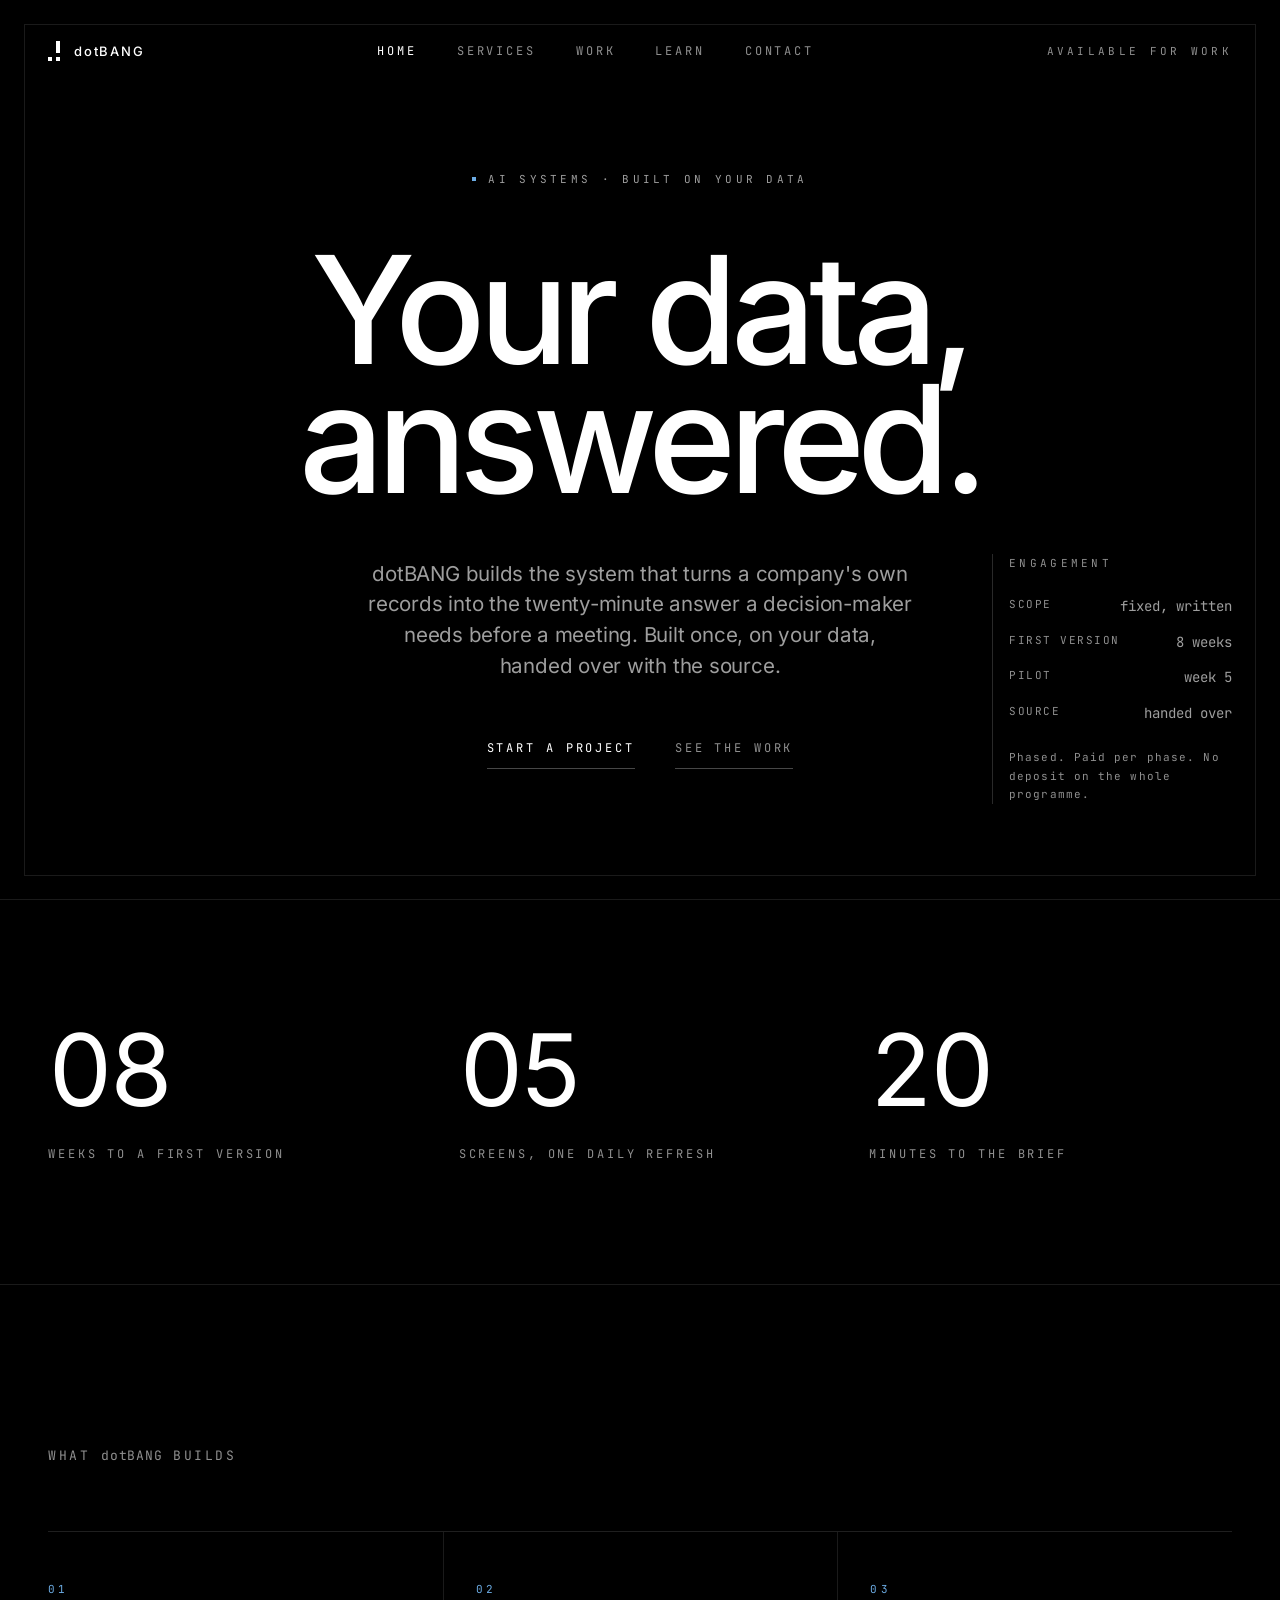
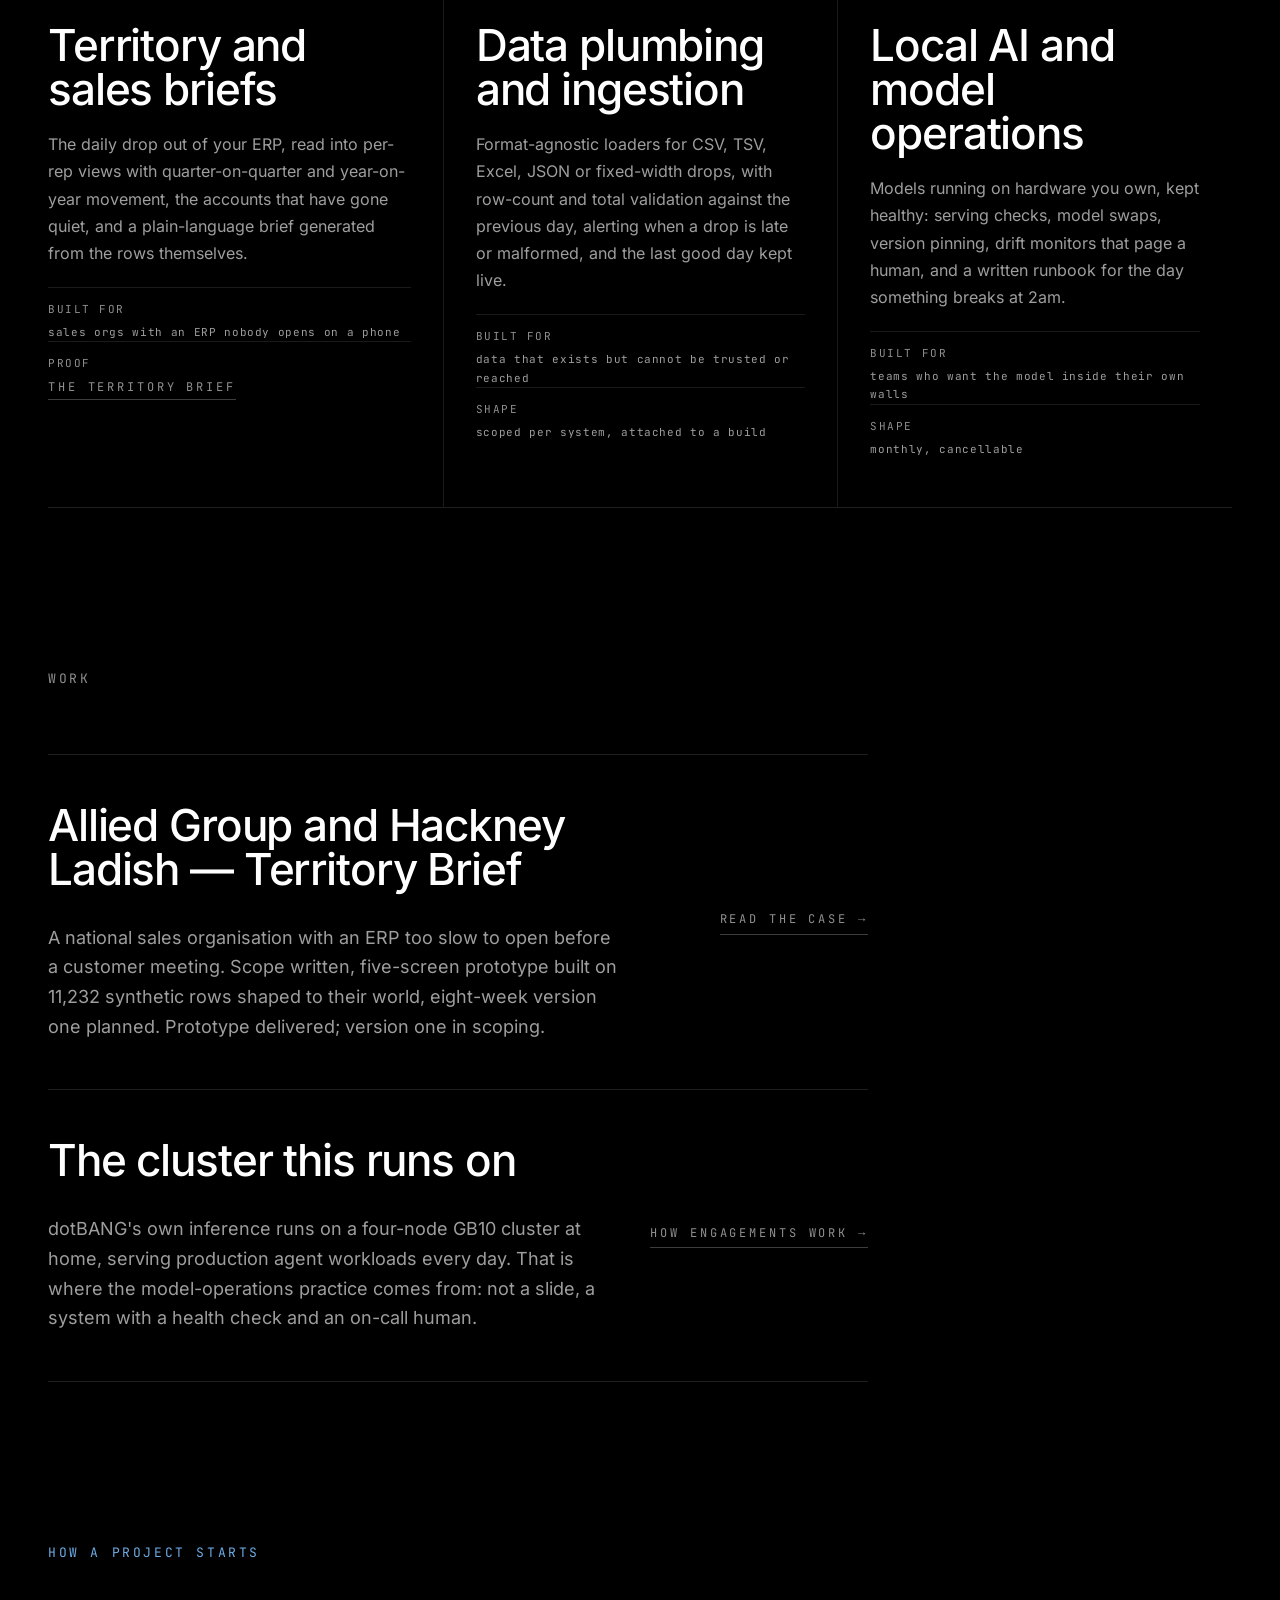
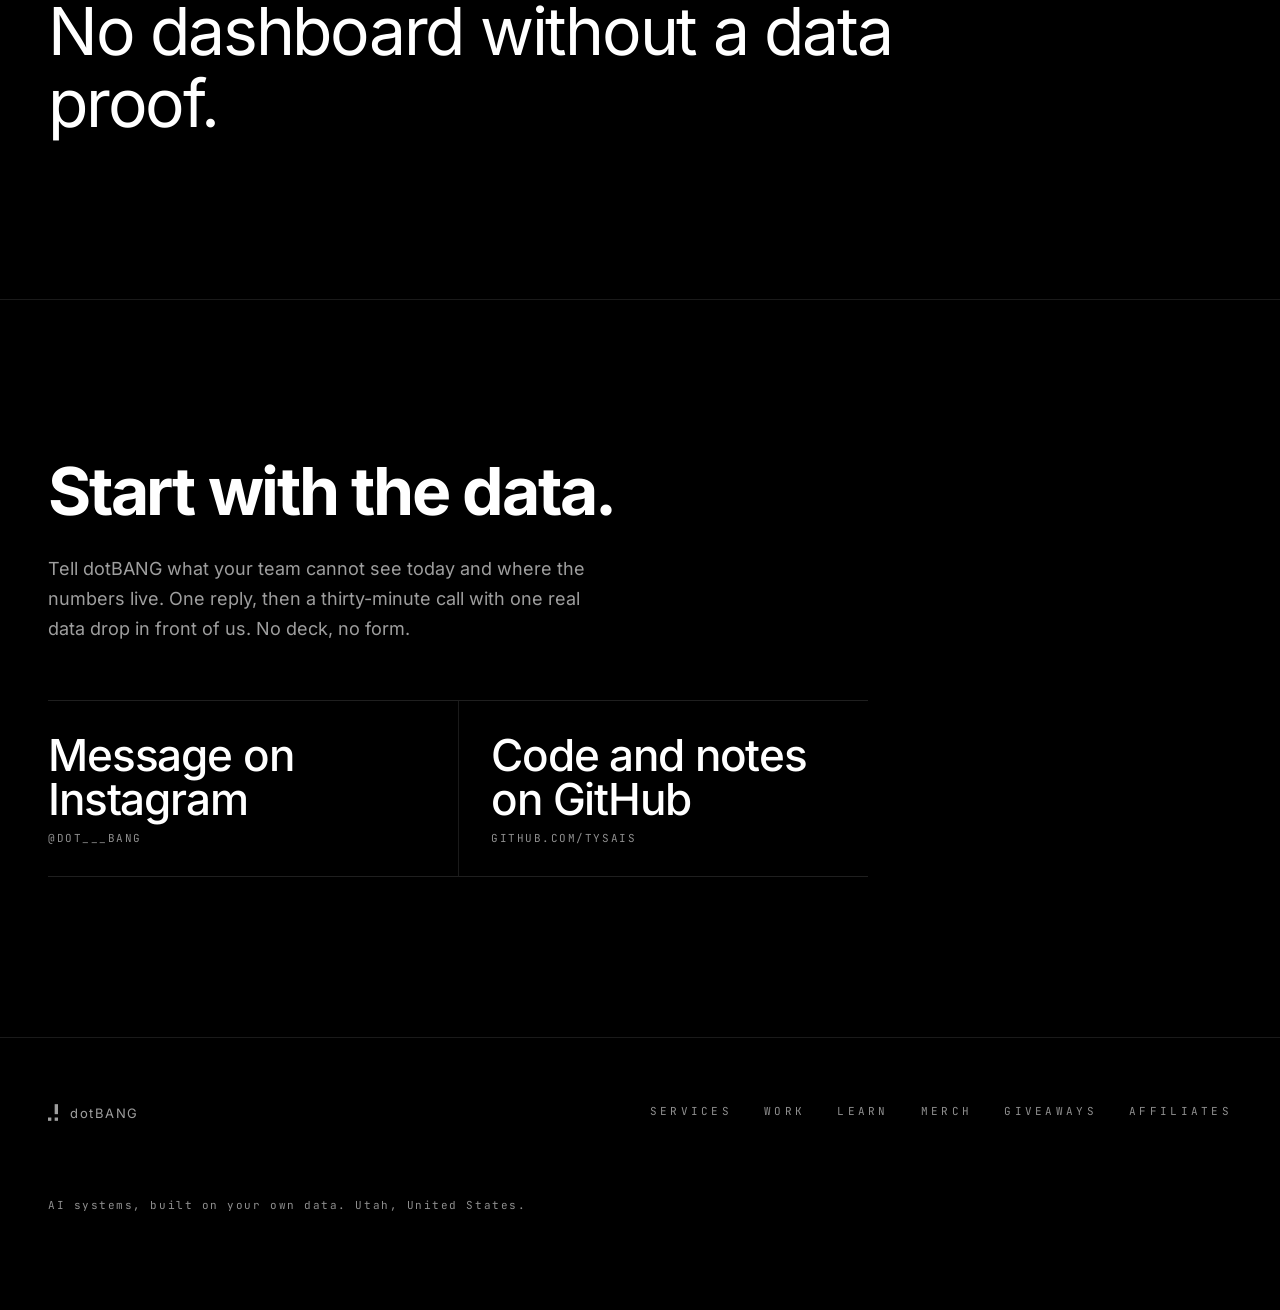
==== commit c2ce8be3: "fix(site): keep the dotBANG casing inside uppercase section labels Tyler's naming rule (2026-11-05) " ====
--- a/index.html
+++ b/index.html
@@ -67,7 +67,7 @@
   </section>
 
   <section class="entries" aria-labelledby="svc-h">
-    <h2 id="svc-h" class="section-h">What dotBANG builds</h2>
+    <h2 id="svc-h" class="section-h">What <span class="wm">dotBANG</span> builds</h2>
     <div class="svc-grid">
       <article class="svc">
         <span class="num">01</span>
--- a/assets/site.css
+++ b/assets/site.css
@@ -11,6 +11,10 @@
    so the vendored pack file stays byte-identical to its source. ---- */
 .brand .wordmark{text-transform:none;letter-spacing:.14em}
 .foot-brand{text-transform:none;letter-spacing:.12em}
+/* Tyler's brand casing rule (2026-11-05): the brand is always written dotBANG.
+   Uppercase label styles must not turn it into DOTBANG, so the brand is exempt
+   inside any uppercase context. Do not remove without the same rule changing. */
+.wm,#svc-h .wm{text-transform:none;letter-spacing:.06em}
 
 /* ---- inner pages: a page statement, not a hero ---- */
 .page-hero{max-width:1280px;margin:0 auto;padding:200px 48px 80px;
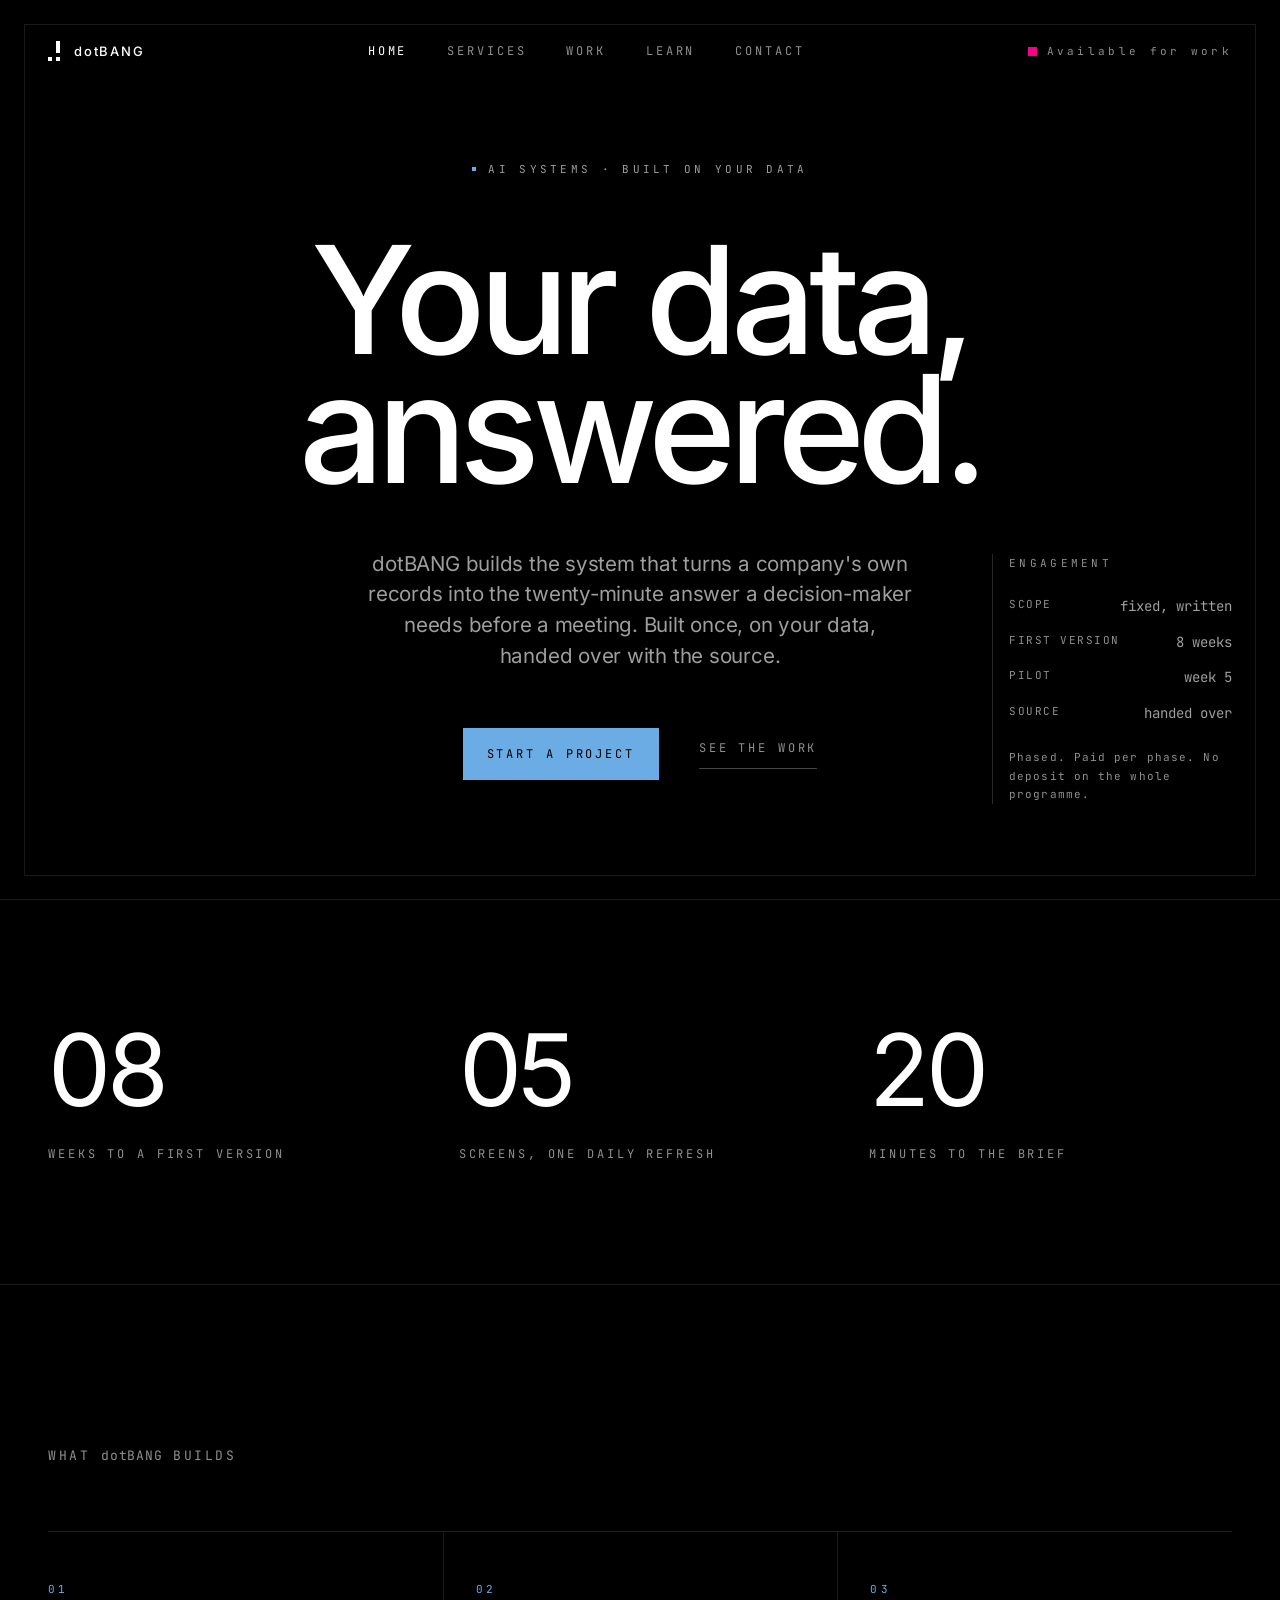
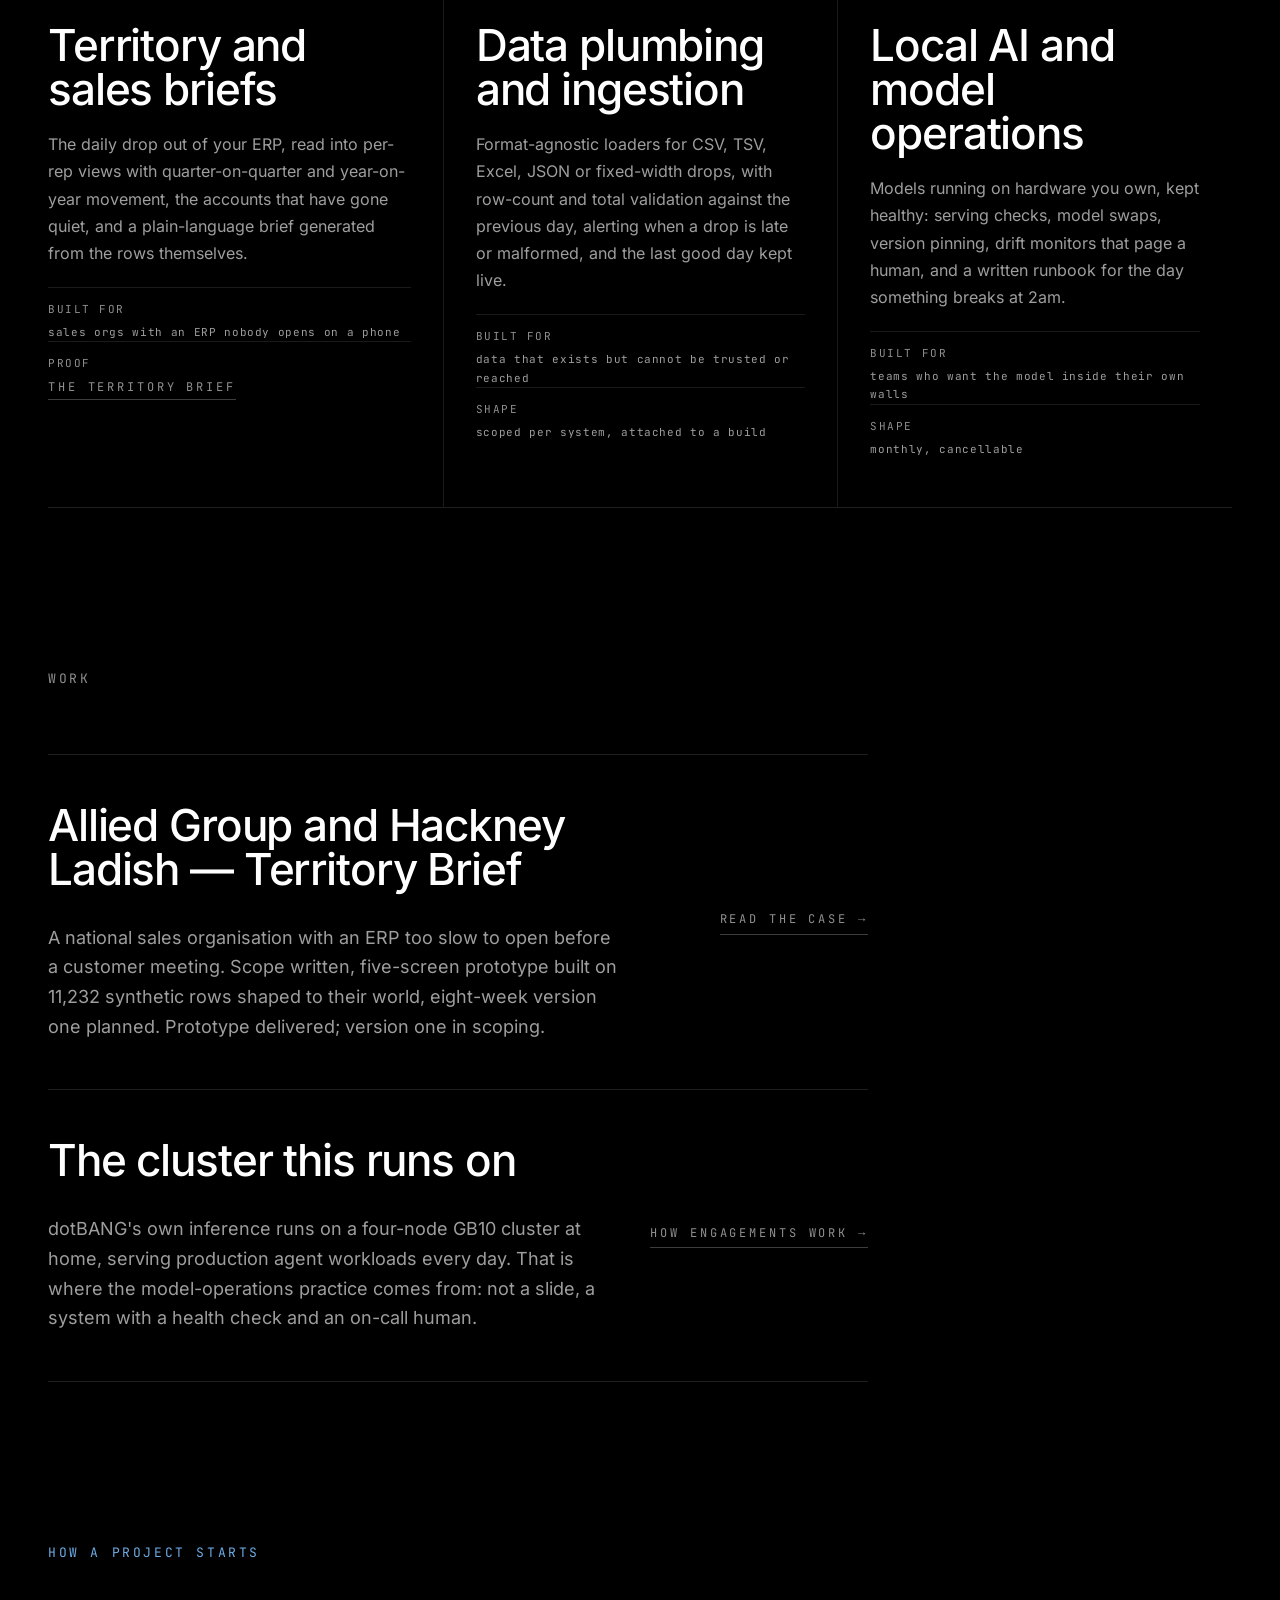
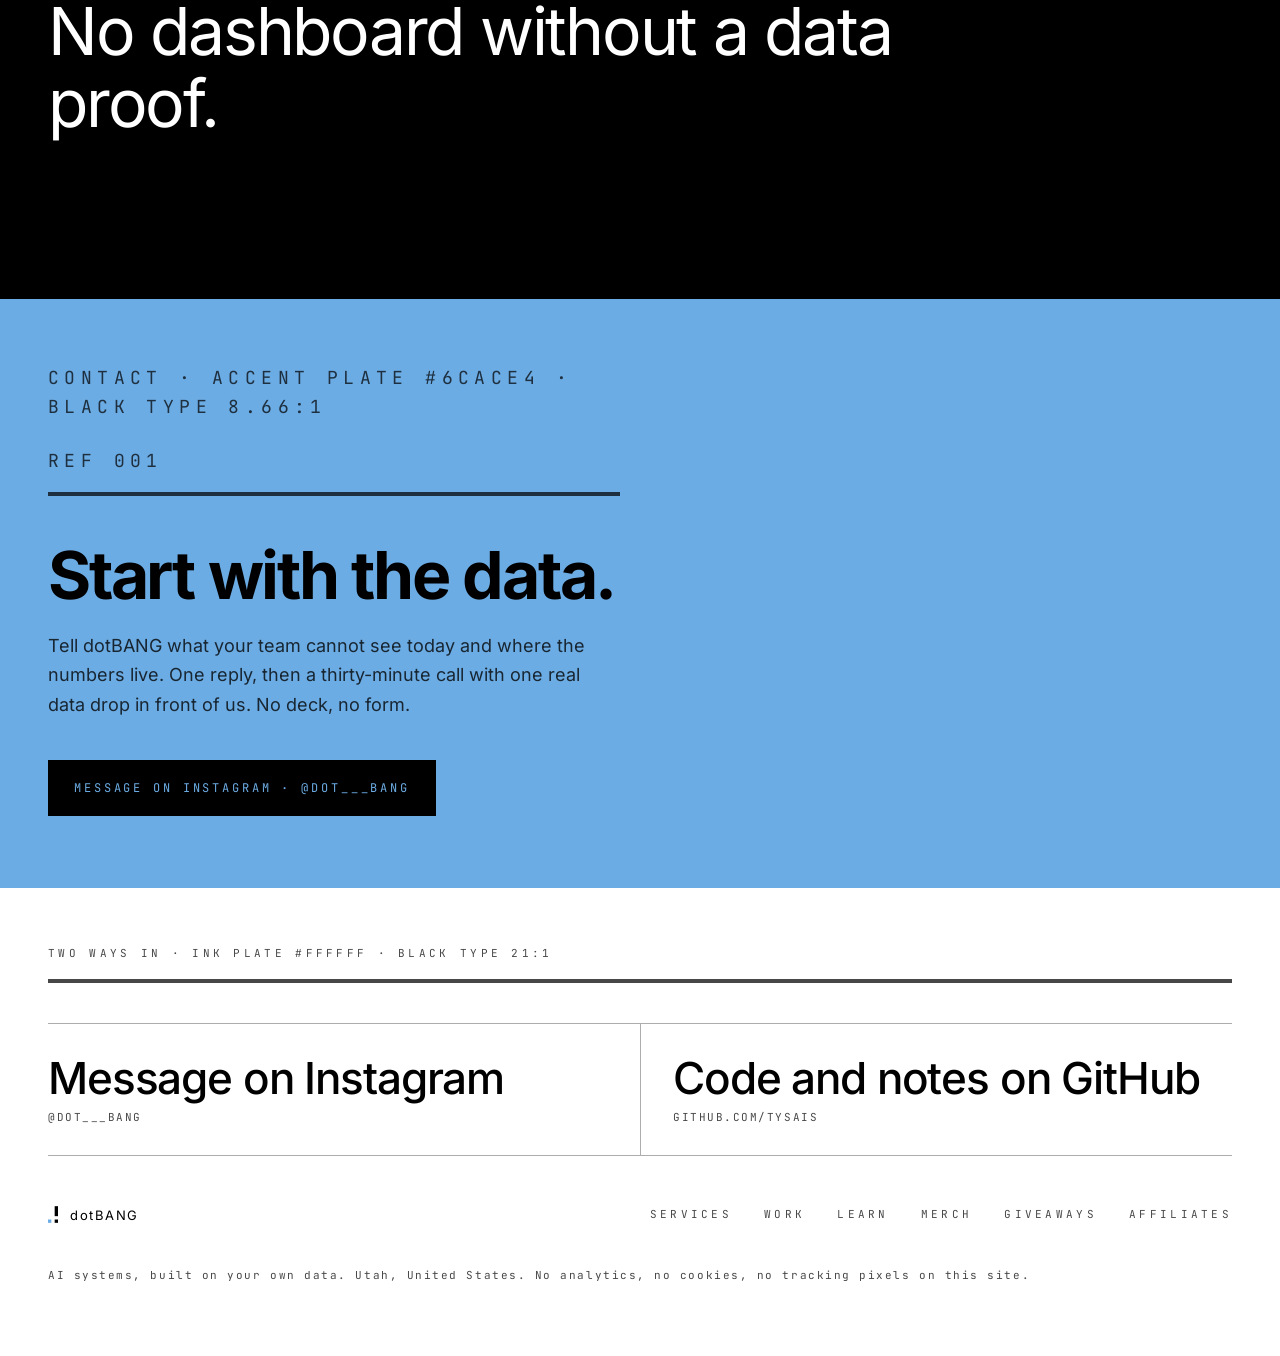
==== commit 450e933a: "site: hold the palette ratio, and make the front door fast The palette spec makes the accent 4-14% a" ====
--- a/index.html
+++ b/index.html
@@ -5,13 +5,14 @@
 <meta name="viewport" content="width=device-width, initial-scale=1">
 <title>dotBANG — AI systems built on your own data</title>
 <meta name="description" content="dotBANG builds AI systems that turn a company's own operational data into the twenty-minute answer before a meeting. Fixed scope, eight weeks to a first version, handed over with the source.">
+<!-- inline-css:begin (generated by scripts/inline_css.py) -->
+<link rel="preload" href="assets/fonts/inter-latin-subset.woff2" as="font" type="font/woff2" crossorigin>
+<link rel="preload" href="assets/fonts/jetbrains-mono-latin-subset.woff2" as="font" type="font/woff2" crossorigin>
+<style>@font-face{font-family:"Inter";font-style:normal;font-weight:400;font-display:swap;src:url(assets/fonts/inter-latin-subset.woff2) format("woff2")}@font-face{font-family:"Inter";font-style:normal;font-weight:500;font-display:swap;src:url(assets/fonts/inter-latin-subset.woff2) format("woff2")}@font-face{font-family:"Inter";font-style:normal;font-weight:600;font-display:swap;src:url(assets/fonts/inter-latin-subset.woff2) format("woff2")}@font-face{font-family:"Inter";font-style:normal;font-weight:700;font-display:swap;src:url(assets/fonts/inter-latin-subset.woff2) format("woff2")}@font-face{font-family:"JetBrains Mono";font-style:normal;font-weight:400;font-display:swap;src:url(assets/fonts/jetbrains-mono-latin-subset.woff2) format("woff2")}@font-face{font-family:"JetBrains Mono";font-style:normal;font-weight:700;font-display:swap;src:url(assets/fonts/jetbrains-mono-latin-subset.woff2) format("woff2")}*,*::before,*::after{box-sizing:border-box}html{-webkit-text-size-adjust:100%}body{margin:0;background:#000;color:#fff;font-family:"Inter",sans-serif;font-size:16px;line-height:1.6;-webkit-font-smoothing:antialiased;text-rendering:optimizeLegibility}img,svg{display:block;max-width:100%}a{color:inherit;text-decoration:none}h1,h2,h3,h4,p,ul,ol{margin:0}ul{list-style:none;padding:0}button{font:inherit;color:inherit;background:none;border:0;cursor:pointer}.mark{width:12px;height:20px;fill:currentColor;flex:0 0 auto}.mark .m-dot{fill:currentColor}.mark.accent-dot .m-dot-a{fill:#6CACE4}.wrap{width:100%}.deco{display:none}.sr{position:absolute;width:1px;height:1px;overflow:hidden;clip-path:inset(50%);white-space:nowrap}.shell{display:block}.site-head{}.brand{display:inline-flex;align-items:center;gap:8px}.brand .wordmark{}.nav{}.nav a{}.chip{}.ticker{}main{}.hero{}.hero-copy{}.eyebrow{}h1{}.lede{}.cta{display:flex;gap:12px;flex-wrap:wrap}.btn{}.hero-panel{}.panel-head{}.spec{display:flex;justify-content:space-between;gap:16px}.spec dt{}.spec dd{margin:0}.hero-mark{}.stats{}.stat{}.stat .n{}.stat .k{}.entries{}.card{}.card .ico{}.card h3{}.card p{}.card .more{}.callout{}.callout strong{}footer.site{}.foot-links{}:root{--field:#000000;--ink:#FFFFFF;--signal:#6CACE4;--ink-56:rgba(255,255,255,.56);--ink-62:rgba(255,255,255,.62);--ink-12:rgba(255,255,255,.12);--ink-10:rgba(255,255,255,.10);--ink-28:rgba(255,255,255,.28);--t01-display-1:min(13.2cqw,150px);--t02-display-2:clamp(64px,8.4vw,100px);--t03-display-3:clamp(44px,5.6vw,66px);--t04-display-4:clamp(30px,3.7vw,44px);--t05-lead:clamp(19px,1.6vw,22px);--t06-body-l:18px;--t07-body:16px;--t08-body-s:14px;--t09-caption:13px;--t10-label:13px;--t11-label-s:12px;--t12-micro:11px;--tr-01:-.048em;--tr-02:-.042em;--tr-03:-.034em;--tr-04:-.026em;--tr-05:-.011em;--tr-06:-.006em;--tr-07:0;--tr-08:0;--tr-10:.20em;--tr-11:.24em;--tr-12:.30em;--lh-01:.86;--lh-02:.90;--lh-03:.95;--lh-04:1.00;--lh-05:1.50;--lh-06:1.65;--lh-07:1.70;--lh-08:1.70;--lh-10:1.20;--lh-11:1.20;--lh-12:1.20}html,body{background:var(--field);color:var(--ink);font-family:"Inter",sans-serif;font-size:var(--t07-body);line-height:var(--lh-07)}::selection{background:var(--signal);color:#000}.viewfinder{position:fixed;inset:24px;border:1px solid var(--ink-10);pointer-events:none;z-index:40}.site-head{position:absolute;top:0;left:0;right:0;z-index:10}.head-in{max-width:1280px;margin:0 auto;padding:40px 48px;display:flex;align-items:center;justify-content:space-between}.brand{display:flex;align-items:center;gap:14px}.brand .mark{width:12px;height:20px}.brand .wordmark{font-size:var(--t09-caption);letter-spacing:.24em;text-transform:uppercase;font-weight:500}.nav{display:flex;gap:40px}.nav a{font-family:"JetBrains Mono",monospace;font-size:var(--t11-label-s);letter-spacing:var(--tr-11);text-transform:uppercase;color:var(--ink-56)}.nav a:first-child{color:var(--ink)}.nav a:hover{color:var(--ink)}.chip{font-family:"JetBrains Mono",monospace;font-size:var(--t12-micro);letter-spacing:var(--tr-12);color:var(--ink-56)}.hero{min-height:min(100vh,960px);display:flex;align-items:center;border-bottom:1px solid var(--ink-10)}.hero-in{max-width:1280px;margin:0 auto;padding:136px 48px 96px;width:100%;display:flex;flex-direction:column;align-items:center;text-align:center}.hero-copy{display:flex;flex-direction:column;align-items:center;width:100%;container-type:inline-size}.eyebrow{font-family:"JetBrains Mono",monospace;font-size:var(--t12-micro);letter-spacing:var(--tr-12);text-transform:uppercase;color:var(--ink-62);margin-bottom:56px;display:flex;align-items:center;gap:12px}.eyebrow-dot{display:inline-block;width:4px;height:4px;background:var(--signal);flex:0 0 auto}h1{font-size:var(--t01-display-1);font-weight:500;line-height:var(--lh-01);letter-spacing:var(--tr-01);margin:0 0 56px;max-width:100%;font-feature-settings:"ss01","cv05"}h1 .ln{display:inline;white-space:nowrap}.br-desk{display:inline}h1 .hl{color:var(--ink)}h1 .punct{display:inline-block;width:.42em;height:.70em;margin-left:.02em;vertical-align:-.02em;fill:var(--ink)}h1 .punct .m-dot-a{fill:var(--signal)}.lede{font-size:var(--t05-lead);line-height:var(--lh-05);color:var(--ink-62);max-width:42ch;margin-bottom:56px;letter-spacing:var(--tr-05)}.cta{display:flex;gap:40px;align-items:center}.btn{font-family:"JetBrains Mono",monospace;font-size:var(--t11-label-s);letter-spacing:var(--tr-11);text-transform:uppercase;color:var(--ink);padding:0 0 10px;border-bottom:1px solid var(--ink-28)}.btn-ghost{color:var(--ink-56)}.btn:hover{border-bottom-color:var(--signal);color:var(--ink)}.hero-panel{position:absolute;right:48px;bottom:96px;width:240px;text-align:left;border-left:1px solid rgba(255,255,255,.16);padding-left:16px}.panel-head{display:flex;justify-content:space-between;font-family:"JetBrains Mono",monospace;font-size:var(--t12-micro);letter-spacing:var(--tr-12);color:var(--ink-56);margin-bottom:16px;text-transform:uppercase}.panel-code{display:none}.spec{display:flex;justify-content:space-between;gap:8px;padding:6px 0}.spec dt{font-family:"JetBrains Mono",monospace;font-size:var(--t12-micro);letter-spacing:.14em;text-transform:uppercase;color:var(--ink-56)}.spec dd{font-size:var(--t08-body-s);color:var(--ink-62);font-family:"JetBrains Mono",monospace;text-align:right;margin:0}.panel-note{font-family:"JetBrains Mono",monospace;font-size:var(--t12-micro);color:var(--ink-56);margin-top:16px;letter-spacing:.1em}.hero-mark{display:none}.stats{border-bottom:1px solid var(--ink-10)}.stats-in{max-width:1280px;margin:0 auto;padding:120px 48px;display:grid;grid-template-columns:repeat(3,1fr);gap:48px}.stat .n{display:block;font-size:var(--t02-display-2);font-weight:400;letter-spacing:var(--tr-02);line-height:1;font-variant-numeric:tabular-nums;color:var(--ink)}.stat .k{display:block;font-family:"JetBrains Mono",monospace;font-size:var(--t11-label-s);letter-spacing:var(--tr-11);text-transform:uppercase;color:var(--ink-56);margin-top:24px}.entries{max-width:1280px;margin:0 auto;padding:160px 48px}.section-h{font-family:"JetBrains Mono",monospace;font-size:var(--t10-label);font-weight:400;letter-spacing:var(--tr-10);text-transform:uppercase;color:var(--ink-56);margin-bottom:64px}.cards{display:grid;grid-template-columns:1fr;gap:0;max-width:820px}.card{padding:48px 0;border-top:1px solid var(--ink-12);display:grid;grid-template-columns:1fr auto;gap:16px;align-items:start}.card:last-child{border-bottom:1px solid var(--ink-12)}.card .ico{display:none}.card h3{font-size:var(--t04-display-4);font-weight:500;letter-spacing:var(--tr-04);line-height:var(--lh-04);margin-bottom:16px;grid-column:1}.card p{font-size:var(--t06-body-l);line-height:var(--lh-06);color:var(--ink-62);max-width:52ch;grid-column:1}.card .more{grid-column:2;grid-row:1/3;align-self:center;font-family:"JetBrains Mono",monospace;font-size:var(--t11-label-s);letter-spacing:var(--tr-11);text-transform:uppercase;color:var(--ink-56);border-bottom:1px solid rgba(255,255,255,.24);padding-bottom:4px}.card .more::after{content:" →"}.card h3 a:hover,.card .more:hover{color:var(--signal);border-color:var(--signal)}.callout-wrap{max-width:1280px;margin:0 auto;padding:0 48px 160px}.callout{max-width:900px}.callout strong{display:block;font-family:"JetBrains Mono",monospace;font-size:var(--t10-label);font-weight:400;letter-spacing:var(--tr-10);text-transform:uppercase;color:var(--signal);margin-bottom:32px}.callout p{font-size:var(--t03-display-3);line-height:1.08;color:var(--ink);letter-spacing:var(--tr-03);max-width:22ch}footer.site{border-top:1px solid var(--ink-10);padding:64px 0 96px}.foot-in{max-width:1280px;margin:0 auto;padding:0 48px;display:grid;grid-template-columns:1fr auto;gap:32px}.foot-brand{display:flex;align-items:center;gap:12px;font-size:var(--t09-caption);letter-spacing:.16em;text-transform:uppercase;color:var(--ink-62)}.foot-brand .mark{width:10px;height:17px}.foot-links{display:flex;gap:32px}.foot-links a{font-family:"JetBrains Mono",monospace;font-size:var(--t12-micro);letter-spacing:var(--tr-12);text-transform:uppercase;color:var(--ink-56)}.foot-links a:hover{color:var(--ink)}.foot-note{grid-column:1/-1;font-family:"JetBrains Mono",monospace;font-size:var(--t12-micro);letter-spacing:.14em;color:var(--ink-56);margin-top:40px}@keyframes step-in{from{opacity:0}to{opacity:1}}@keyframes step-up{from{opacity:0;transform:translateY(8px)}to{opacity:1;transform:none}}h1{animation:step-in .52s steps(2) both}.lede{animation:step-up .52s steps(2) .10s both}@media (max-width:900px){.viewfinder{inset:12px}.head-in{padding:24px 20px 16px;flex-wrap:wrap;gap:12px;row-gap:14px}.brand .wordmark{font-size:13px}.chip{order:2;font-size:var(--t12-micro)}.nav{order:3;flex-basis:100%;gap:18px;row-gap:10px;max-width:100%}.nav a{font-size:var(--t12-micro);letter-spacing:.14em}.hero-in{padding:96px 20px 72px}.eyebrow{margin-bottom:40px;font-size:var(--t12-micro);letter-spacing:.24em}h1{margin-bottom:40px;line-height:.94;font-size:min(19.6cqw,196px)}h1 .ln{display:block}.br-desk{display:none}h1 .punct{margin-left:.12em}.lede{font-size:var(--t06-body-l);margin-bottom:40px;max-width:100%}.cta{gap:28px;flex-wrap:wrap}.hero-panel{position:static;width:100%;margin-top:56px;border-left:0;border-top:1px solid rgba(255,255,255,.16);padding:20px 0 0}.spec{display:grid;grid-template-columns:88px 1fr;gap:12px;justify-content:initial}.spec dd{text-align:left}.stats-in{grid-template-columns:1fr;gap:40px;padding:72px 20px}.entries{padding:88px 20px}.card{grid-template-columns:1fr;padding:40px 0}.card .more{grid-column:1;grid-row:auto;margin-top:12px;justify-self:start}.callout-wrap{padding:0 20px 104px}.callout p{font-size:var(--t04-display-4);max-width:100%}.foot-in{grid-template-columns:1fr;padding:0 20px}.foot-links{flex-wrap:wrap;gap:18px}}@media (prefers-reduced-motion:reduce){*{animation:none!important;transition:none!important}}.brand .wordmark{text-transform:none;letter-spacing:.14em}.foot-brand{text-transform:none;letter-spacing:.12em}.wm,#svc-h .wm{text-transform:none;letter-spacing:.06em}h1{animation-duration:.24s}.lede{animation-duration:.28s;animation-delay:.06s}.page-hero{max-width:1280px;margin:0 auto;padding:200px 48px 80px;border-bottom:1px solid var(--ink-10)}.page-hero .eyebrow{margin-bottom:40px}.page-hero h1{font-size:var(--t03-display-3);line-height:var(--lh-03);letter-spacing:var(--tr-03);margin:0 0 32px;max-width:24ch}.page-hero .lede{margin-bottom:0;max-width:56ch}.prose{max-width:760px;margin:0 auto;padding:96px 48px}.prose h2{font-size:var(--t04-display-4);font-weight:500;letter-spacing:var(--tr-04);line-height:var(--lh-04);margin:80px 0 24px}.prose h2:first-child{margin-top:0}.prose h3{font-family:"JetBrains Mono",monospace;font-size:var(--t10-label);font-weight:400;letter-spacing:var(--tr-10);text-transform:uppercase;color:var(--ink-56);margin:56px 0 20px}.prose p{font-size:var(--t06-body-l);line-height:var(--lh-06);color:var(--ink-62);margin:0 0 24px;max-width:68ch}.prose p strong{color:var(--ink);font-weight:500}.prose ul,.prose ol{margin:0 0 24px;padding:0 0 0 0;max-width:68ch}.prose li{font-size:var(--t06-body-l);line-height:var(--lh-06);color:var(--ink-62);padding:10px 0 10px 24px;border-top:1px solid var(--ink-10);position:relative}.prose li::before{content:"—";position:absolute;left:0;color:var(--signal)}.prose ol{counter-reset:n}.prose ol li{counter-increment:n}.prose ol li::before{content:counter(n,decimal-leading-zero);font-family:"JetBrains Mono",monospace;font-size:var(--t12-micro);color:var(--ink-56)}.prose a{color:var(--ink);border-bottom:1px solid var(--ink-28);padding-bottom:1px}.prose a:hover{color:var(--signal);border-color:var(--signal)}.prose .note{font-family:"JetBrains Mono",monospace;font-size:var(--t12-micro);letter-spacing:.12em;color:var(--ink-56);text-transform:uppercase;margin:48px 0 0}.svc-grid{display:grid;grid-template-columns:repeat(3,1fr);gap:0;border-top:1px solid var(--ink-12)}.svc{padding:48px 32px 48px 0;border-bottom:1px solid var(--ink-12)}.svc + .svc{padding-left:32px;border-left:1px solid var(--ink-10)}.svc .num{display:block;font-family:"JetBrains Mono",monospace;font-size:var(--t12-micro);letter-spacing:var(--tr-12);color:var(--signal);margin-bottom:24px}.svc h3{font-size:var(--t04-display-4);font-weight:500;letter-spacing:var(--tr-04);line-height:var(--lh-04);margin:0 0 20px}.svc p{font-size:var(--t07-body);line-height:var(--lh-07);color:var(--ink-62);margin:0 0 20px}.svc dl{margin:0}.svc dt{font-family:"JetBrains Mono",monospace;font-size:var(--t12-micro);letter-spacing:.14em;text-transform:uppercase;color:var(--ink-56);padding-top:12px;border-top:1px solid var(--ink-10)}.svc dd{margin:4px 0 0;font-family:"JetBrains Mono",monospace;font-size:var(--t12-micro);color:var(--ink-62);letter-spacing:.06em}.facts{width:100%;border-collapse:collapse;margin:0 0 32px}.facts th,.facts td{text-align:left;vertical-align:top;padding:16px 24px 16px 0;border-top:1px solid var(--ink-12);font-size:var(--t07-body);line-height:var(--lh-07)}.facts th{font-family:"JetBrains Mono",monospace;font-size:var(--t12-micro);font-weight:400;letter-spacing:.14em;text-transform:uppercase;color:var(--ink-56);width:34%}.facts td{color:var(--ink-62)}.facts td strong{color:var(--ink);font-weight:500}.case-top{max-width:1280px;margin:0 auto;padding:200px 48px 0}.case-top .tag{display:inline-block;font-family:"JetBrains Mono",monospace;font-size:var(--t12-micro);letter-spacing:var(--tr-12);text-transform:uppercase;color:var(--signal);border:1px solid rgba(108,172,228,.4);padding:8px 12px;margin-bottom:40px}.case-top h1{font-size:var(--t03-display-3);line-height:var(--lh-03);letter-spacing:var(--tr-03);margin:0 0 32px;max-width:26ch}.case-top .lede{max-width:52ch}.band-label{display:flex;justify-content:space-between;gap:24px;flex-wrap:wrap;font-family:"JetBrains Mono",monospace;font-size:var(--t12-micro);letter-spacing:var(--tr-12);text-transform:uppercase;padding-bottom:16px;border-bottom:4px solid currentColor;margin:0 0 48px}.contact{background:var(--signal);color:#000;border-top:0}.contact-in{max-width:1280px;margin:0 auto;padding:var(--plate-pad-t,64px) 48px var(--plate-pad-b,72px)}.contact .band-label{color:rgba(0,0,0,.72);margin-bottom:var(--plate-label-gap,48px)}.contact h2{font-size:var(--plate-h2,var(--t03-display-3));line-height:var(--lh-03);letter-spacing:var(--tr-03);margin:0 0 24px;max-width:20ch;color:#000}.contact p{font-size:var(--plate-body,var(--t06-body-l));line-height:var(--lh-06);color:rgba(0,0,0,.78);max-width:52ch;margin:0 0 var(--plate-body-gap,40px)}.btn-on-accent{display:inline-block;background:#000;color:var(--signal);font-family:"JetBrains Mono",monospace;font-size:var(--t11-label-s);letter-spacing:var(--tr-11);text-transform:uppercase;padding:18px 26px}.btn-on-accent:hover{color:#000;background:var(--ink)}footer.site.plate{background:var(--ink);color:#000;border-top:0;padding:var(--foot-pad-t,56px) 0 var(--foot-pad-b,72px)}footer.site.plate .foot-in{display:block}footer.site.plate .band-label{color:rgba(0,0,0,.72);margin-bottom:40px}footer.site.plate .contact-links{display:grid;grid-template-columns:1fr 1fr;gap:0;border-top:1px solid rgba(0,0,0,.32)}footer.site.plate .contact-links a{display:block;padding:32px 24px 32px 0;border-bottom:1px solid rgba(0,0,0,.32);color:#000;font-size:var(--t04-display-4);font-weight:500;letter-spacing:var(--tr-04);line-height:var(--lh-04)}footer.site.plate .contact-links a + a{padding-left:32px;border-left:1px solid rgba(0,0,0,.32)}footer.site.plate .contact-links a span{display:block;font-family:"JetBrains Mono",monospace;font-size:var(--t12-micro);letter-spacing:.14em;text-transform:uppercase;color:rgba(0,0,0,.72);margin-top:12px}footer.site.plate .contact-links a:hover{background:rgba(0,0,0,.06);color:#000}footer.site.plate .foot-row{display:flex;align-items:center;justify-content:space-between;gap:32px;flex-wrap:wrap;margin-top:48px}footer.site.plate .foot-brand{color:#000}footer.site.plate .foot-brand .mark .m-stem{fill:#000}footer.site.plate .foot-brand .mark .m-dot-b{fill:#000}footer.site.plate .foot-brand .mark .m-dot-a{fill:var(--signal)}footer.site.plate .foot-links a{color:rgba(0,0,0,.72)}footer.site.plate .foot-links a:hover{color:#000}footer.site.plate .foot-note{color:rgba(0,0,0,.72);margin-top:40px}.contact.slim .band-label{margin-bottom:var(--plate-label-gap,20px);padding-bottom:10px}.contact.slim .slim-row{display:flex;align-items:flex-end;justify-content:space-between;gap:24px;flex-wrap:wrap;margin:0}.contact.slim h2{font-size:var(--t04-display-4);margin:0}.contact.slim .btn-on-accent{padding:var(--plate-btn-pad,14px 20px)}.contact.slim .slim-note{font-size:var(--t07-body);line-height:var(--lh-07);color:rgba(0,0,0,.78);max-width:64ch;margin:16px 0 0}footer.site.plate.slim .contact-links{display:none}footer.site.plate.slim .band-label{margin-bottom:var(--foot-label-gap,24px);padding-bottom:10px}footer.site.plate.slim .foot-row{margin-top:var(--foot-row-gap,24px)}footer.site.plate.slim .foot-note{margin-top:var(--foot-note-gap,20px)}.ratio-rule{height:4px;background:var(--signal);border:0;margin:0}.btn-primary{background:var(--signal);color:#000;border:0;padding:16px 24px;letter-spacing:var(--tr-11);font-family:"JetBrains Mono",monospace;font-size:var(--t11-label-s);text-transform:uppercase;display:inline-block}.btn-primary:hover{opacity:.86}.btn-ghost{border-bottom:1px solid var(--ink-28);color:var(--ink-56)}.btn-ghost:hover{color:var(--ink);border-bottom-color:var(--signal)}.chip{display:inline-flex;align-items:center;gap:10px}.chip-dot{width:9px;height:9px;background:var(--db-signal,#F50087);flex:0 0 auto}.inline-link{font-family:"JetBrains Mono",monospace;font-size:var(--t11-label-s);letter-spacing:var(--tr-11);text-transform:uppercase;color:var(--ink-56);border-bottom:1px solid rgba(255,255,255,.24);padding-bottom:4px}.inline-link:hover{color:var(--signal);border-color:var(--signal)}.plain-list{list-style:none;padding:0;margin:0}.plain-list li{border-top:1px solid var(--ink-10);padding:20px 0}@media (max-width:900px){.page-hero{padding:140px 20px 56px}.case-top{padding:140px 20px 0}.prose{padding:64px 20px}.prose h2{font-size:var(--t04-display-4);margin-top:56px}.svc-grid{grid-template-columns:1fr}.svc{padding:40px 0}.svc + .svc{padding-left:0;border-left:0}.facts th{width:auto;display:block;padding-bottom:4px}.facts td{display:block;padding-top:4px}.facts tr{display:block;border-top:1px solid var(--ink-12);padding:16px 0}.facts th,.facts td{border-top:0}.contact-in{padding:96px 20px}.contact-links{grid-template-columns:1fr}.contact-links a + a{padding-left:0;border-left:0}}body[data-page="work"]{--plate-pad-t:52px;--plate-pad-b:60px}body[data-page="learn"]{--plate-pad-t:28px;--plate-pad-b:30px;--plate-label-gap:20px;--foot-pad-t:40px;--foot-pad-b:44px}body[data-page="merch"]{--plate-pad-t:28px;--plate-pad-b:30px;--plate-label-gap:20px;--foot-pad-t:24px;--foot-pad-b:28px}body[data-page="giveaways"]{--plate-pad-t:32px;--plate-pad-b:34px;--plate-label-gap:20px;--foot-pad-t:44px;--foot-pad-b:48px}body[data-page="affiliates"]{--plate-pad-t:16px;--plate-pad-b:18px;--plate-label-gap:16px;--foot-pad-t:24px;--foot-pad-b:28px}@media (max-width:900px){.contact-in{padding:var(--plate-pad-t-m,var(--plate-pad-t,40px)) 20px var(--plate-pad-b-m,var(--plate-pad-b,44px))}footer.site.plate{padding:var(--foot-pad-t-m,20px) 0 var(--foot-pad-b-m,24px)}footer.site.plate .band-label{display:none}footer.site.plate .foot-row{margin-top:24px}footer.site.plate .foot-links{gap:12px 20px}footer.site.plate .contact-links a{padding:24px 0;font-size:var(--t05-lead)}footer.site.plate .contact-links a + a{border-left:0}body[data-page="work"]{--foot-pad-t-m:20px;--foot-pad-b-m:24px}body[data-page="learn"]{--foot-pad-t-m:20px;--foot-pad-b-m:24px}body[data-page="merch"]{--foot-pad-t-m:14px;--foot-pad-b-m:18px;--plate-pad-t-m:20px;--plate-pad-b-m:22px}body[data-page="giveaways"]{--foot-pad-t-m:18px;--foot-pad-b-m:22px}body[data-page="affiliates"]{--foot-pad-t-m:10px;--foot-pad-b-m:14px}}</style>
+<!-- inline-css:end -->
 <link rel="icon" type="image/svg+xml" href="assets/favicon.svg">
-<link rel="stylesheet" href="assets/fonts/fonts.css">
-<link rel="stylesheet" href="assets/base.css">
-<link rel="stylesheet" href="assets/dir06.css">
-<link rel="stylesheet" href="assets/site.css">
 </head>
-<body class="blackout">
+<body class="blackout" data-page="home">
 
 <div class="viewfinder" aria-hidden="true"></div>
 
@@ -28,7 +29,7 @@
       <a href="pages/learn.html">Learn</a>
       <a href="#contact">Contact</a>
     </nav>
-    <span class="chip">AVAILABLE FOR WORK</span>
+    <span class="chip"><span class="chip-dot" aria-hidden="true"></span>Available for work</span>
   </div>
 </header>
 
@@ -124,31 +125,36 @@
 
   <section class="contact" id="contact">
     <div class="contact-in">
+      <p class="band-label"><span>Contact · accent plate #6CACE4 · black type 8.66:1</span><span>Ref 001</span></p>
       <h2>Start with the data.</h2>
       <p>Tell dotBANG what your team cannot see today and where the numbers live. One reply, then a thirty-minute call with one real data drop in front of us. No deck, no form.</p>
-      <div class="contact-links">
-        <a href="https://ig.me/m/dot___bang">Message on Instagram<span>@dot___bang</span></a>
-        <a href="https://github.com/TysAIs">Code and notes on GitHub<span>github.com/TysAIs</span></a>
-      </div>
+      <a class="btn-on-accent" href="https://ig.me/m/dot___bang">Message on Instagram · @dot___bang</a>
     </div>
   </section>
 </main>
 
-<footer class="site">
+<footer class="site plate">
   <div class="foot-in">
-    <div class="foot-brand">
-      <svg class="mark" viewBox="0 0 12 20" aria-hidden="true"><rect class="m-dot m-dot-a" x="0" y="16" width="4" height="4"/><rect class="m-stem" x="8" y="0" width="4" height="12"/><rect class="m-dot m-dot-b" x="8" y="16" width="4" height="4"/></svg>
-      dotBANG
+    <p class="band-label ink">Two ways in · ink plate #FFFFFF · black type 21:1</p>
+    <div class="contact-links">
+      <a href="https://ig.me/m/dot___bang">Message on Instagram<span>@dot___bang</span></a>
+      <a href="https://github.com/TysAIs">Code and notes on GitHub<span>github.com/TysAIs</span></a>
     </div>
-    <div class="foot-links">
-      <a href="pages/services.html">Services</a>
-      <a href="pages/work.html">Work</a>
-      <a href="pages/learn.html">Learn</a>
-      <a href="pages/merch.html">Merch</a>
-      <a href="pages/giveaways.html">Giveaways</a>
-      <a href="pages/affiliates.html">Affiliates</a>
+    <div class="foot-row">
+      <div class="foot-brand">
+        <svg class="mark" viewBox="0 0 12 20" aria-hidden="true"><rect class="m-dot m-dot-a" x="0" y="16" width="4" height="4"/><rect class="m-stem" x="8" y="0" width="4" height="12"/><rect class="m-dot m-dot-b" x="8" y="16" width="4" height="4"/></svg>
+        dotBANG
+      </div>
+      <div class="foot-links">
+        <a href="pages/services.html">Services</a>
+        <a href="pages/work.html">Work</a>
+        <a href="pages/learn.html">Learn</a>
+        <a href="pages/merch.html">Merch</a>
+        <a href="pages/giveaways.html">Giveaways</a>
+        <a href="pages/affiliates.html">Affiliates</a>
+      </div>
     </div>
-    <p class="foot-note">AI systems, built on your own data. Utah, United States.</p>
+    <p class="foot-note">AI systems, built on your own data. Utah, United States. No analytics, no cookies, no tracking pixels on this site.</p>
   </div>
 </footer>
 
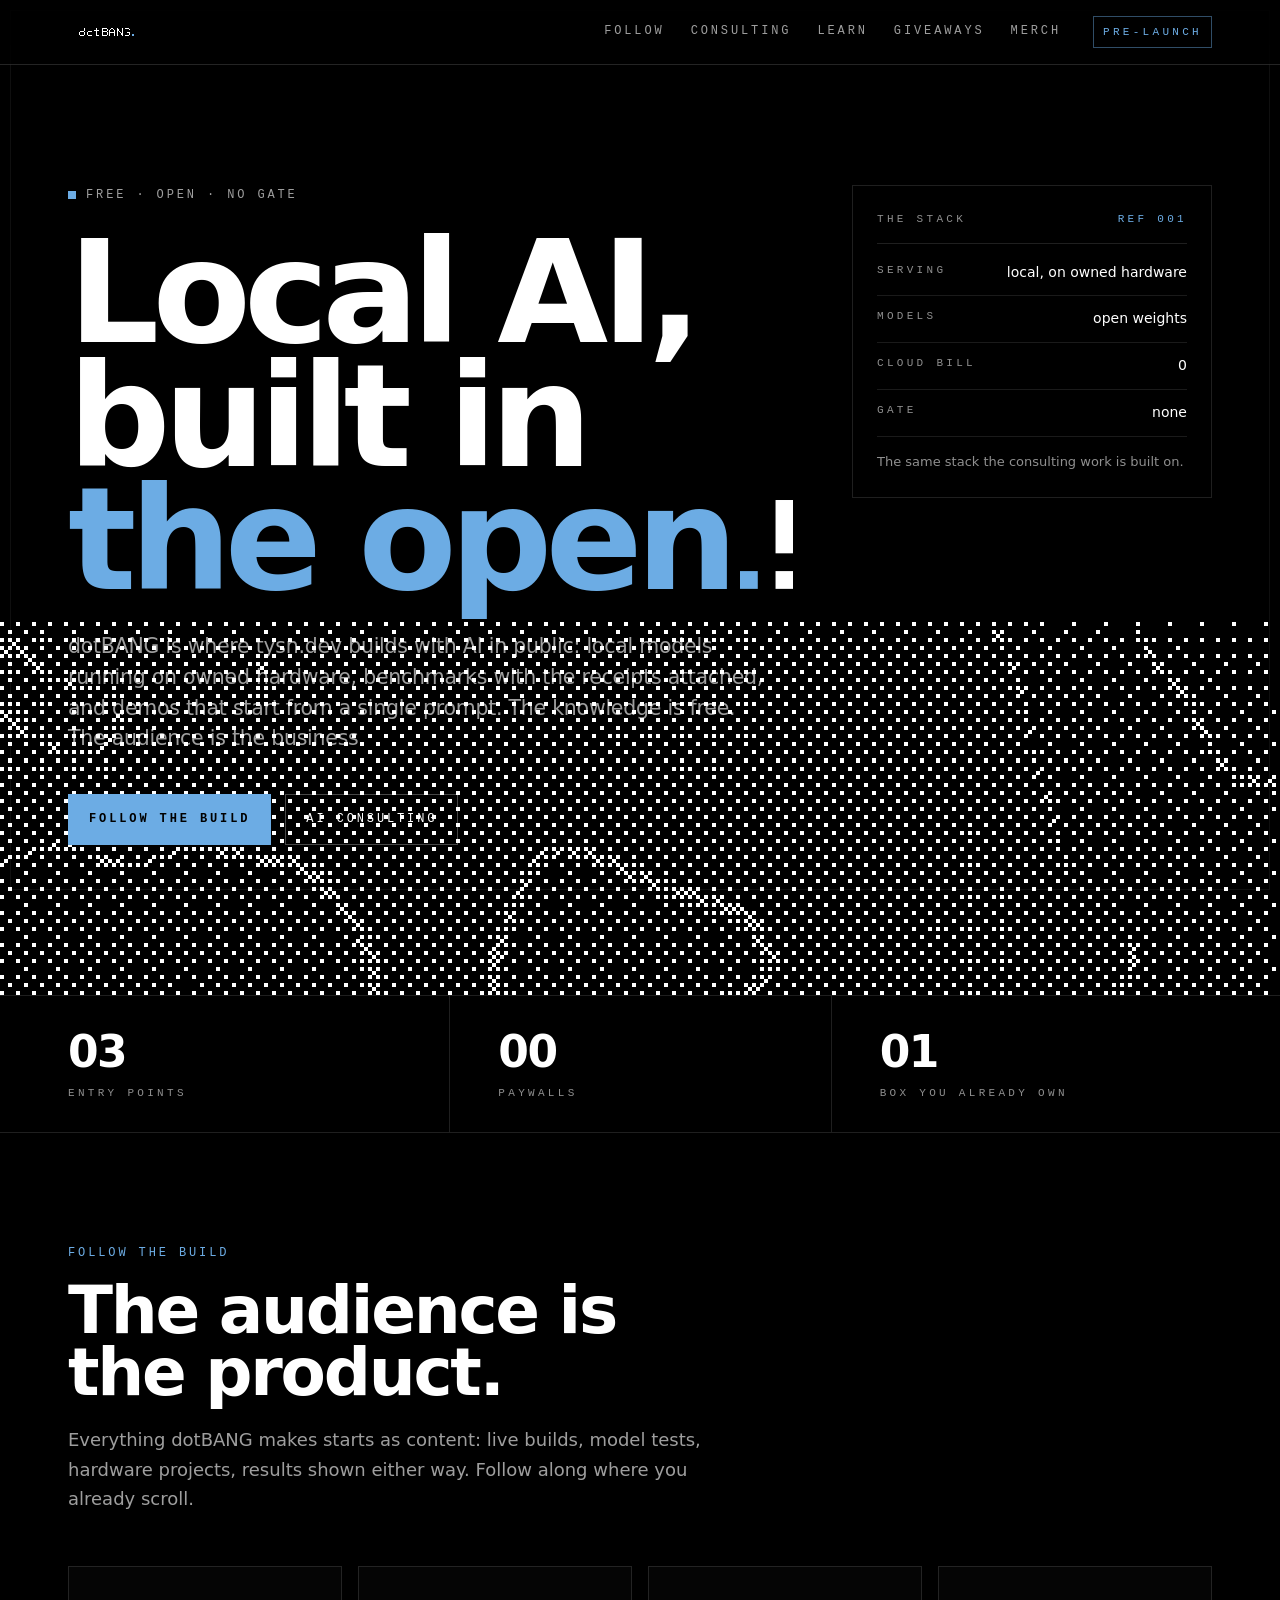
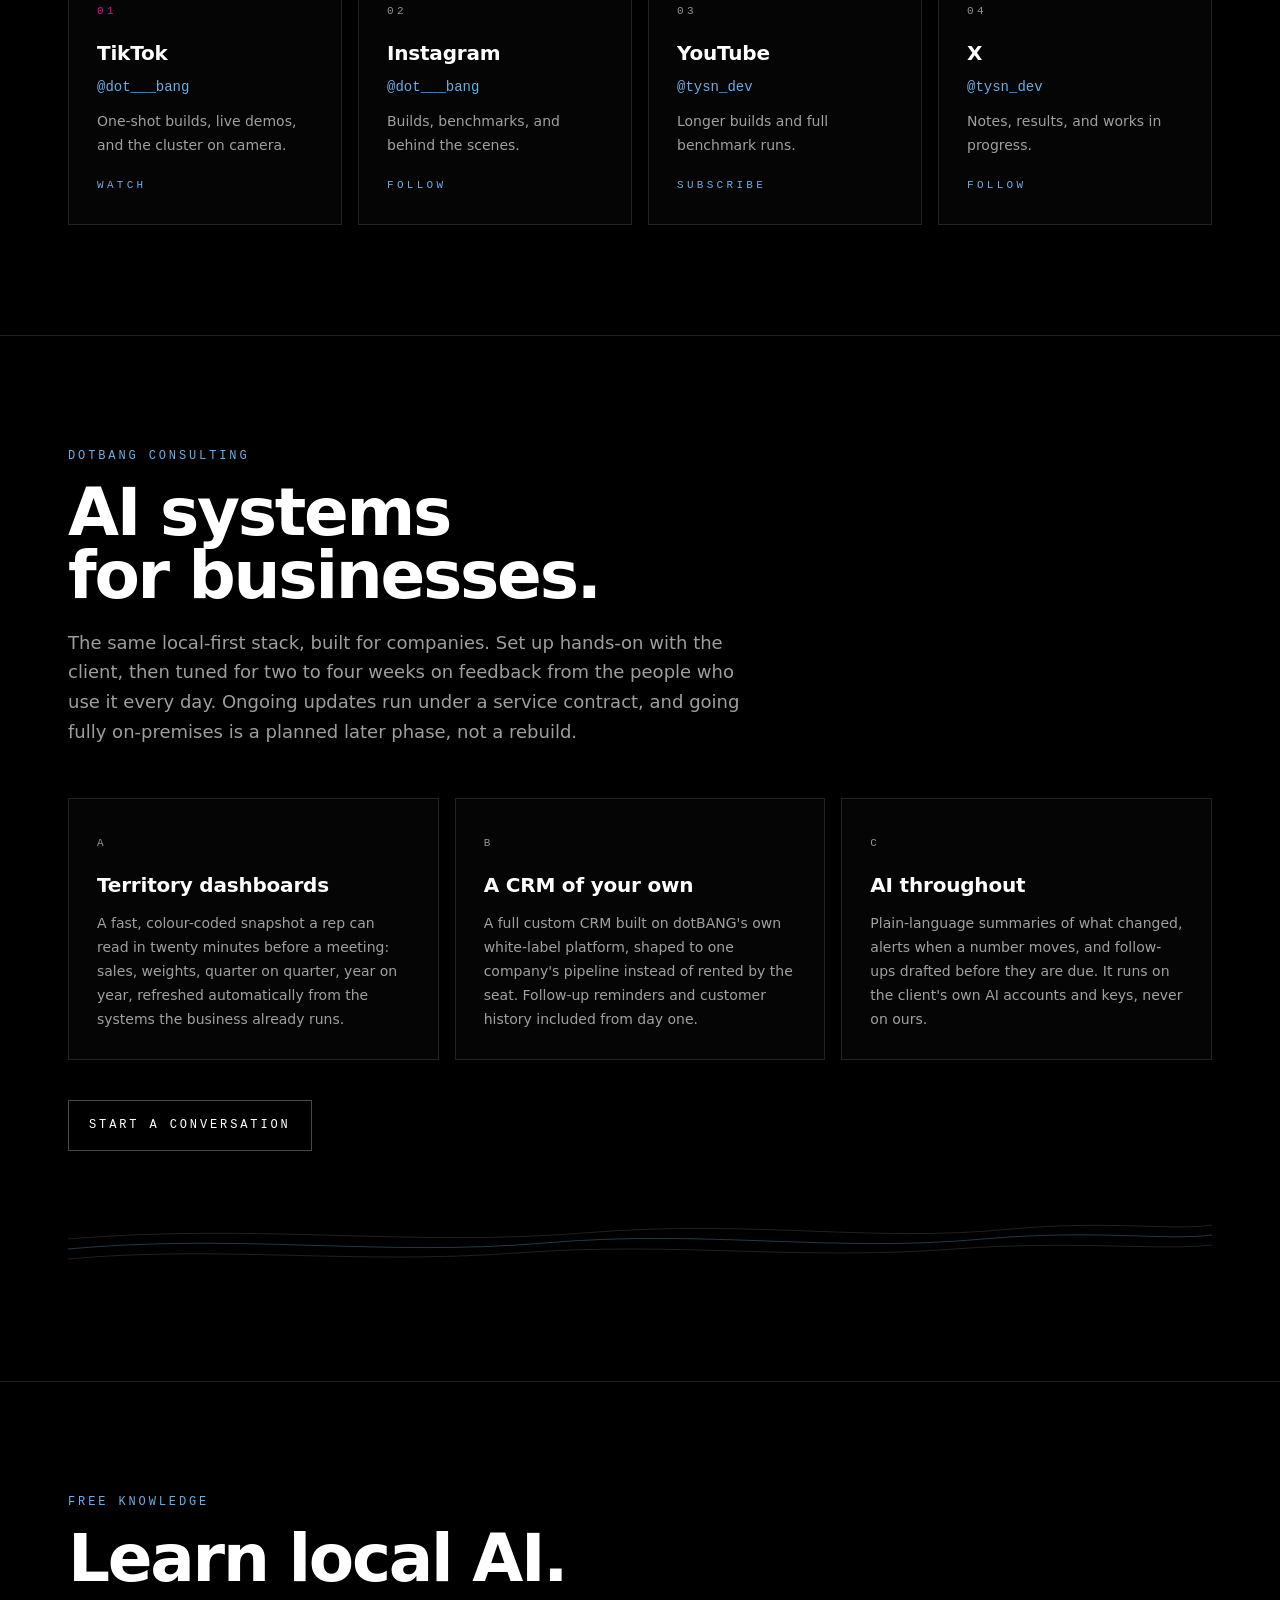
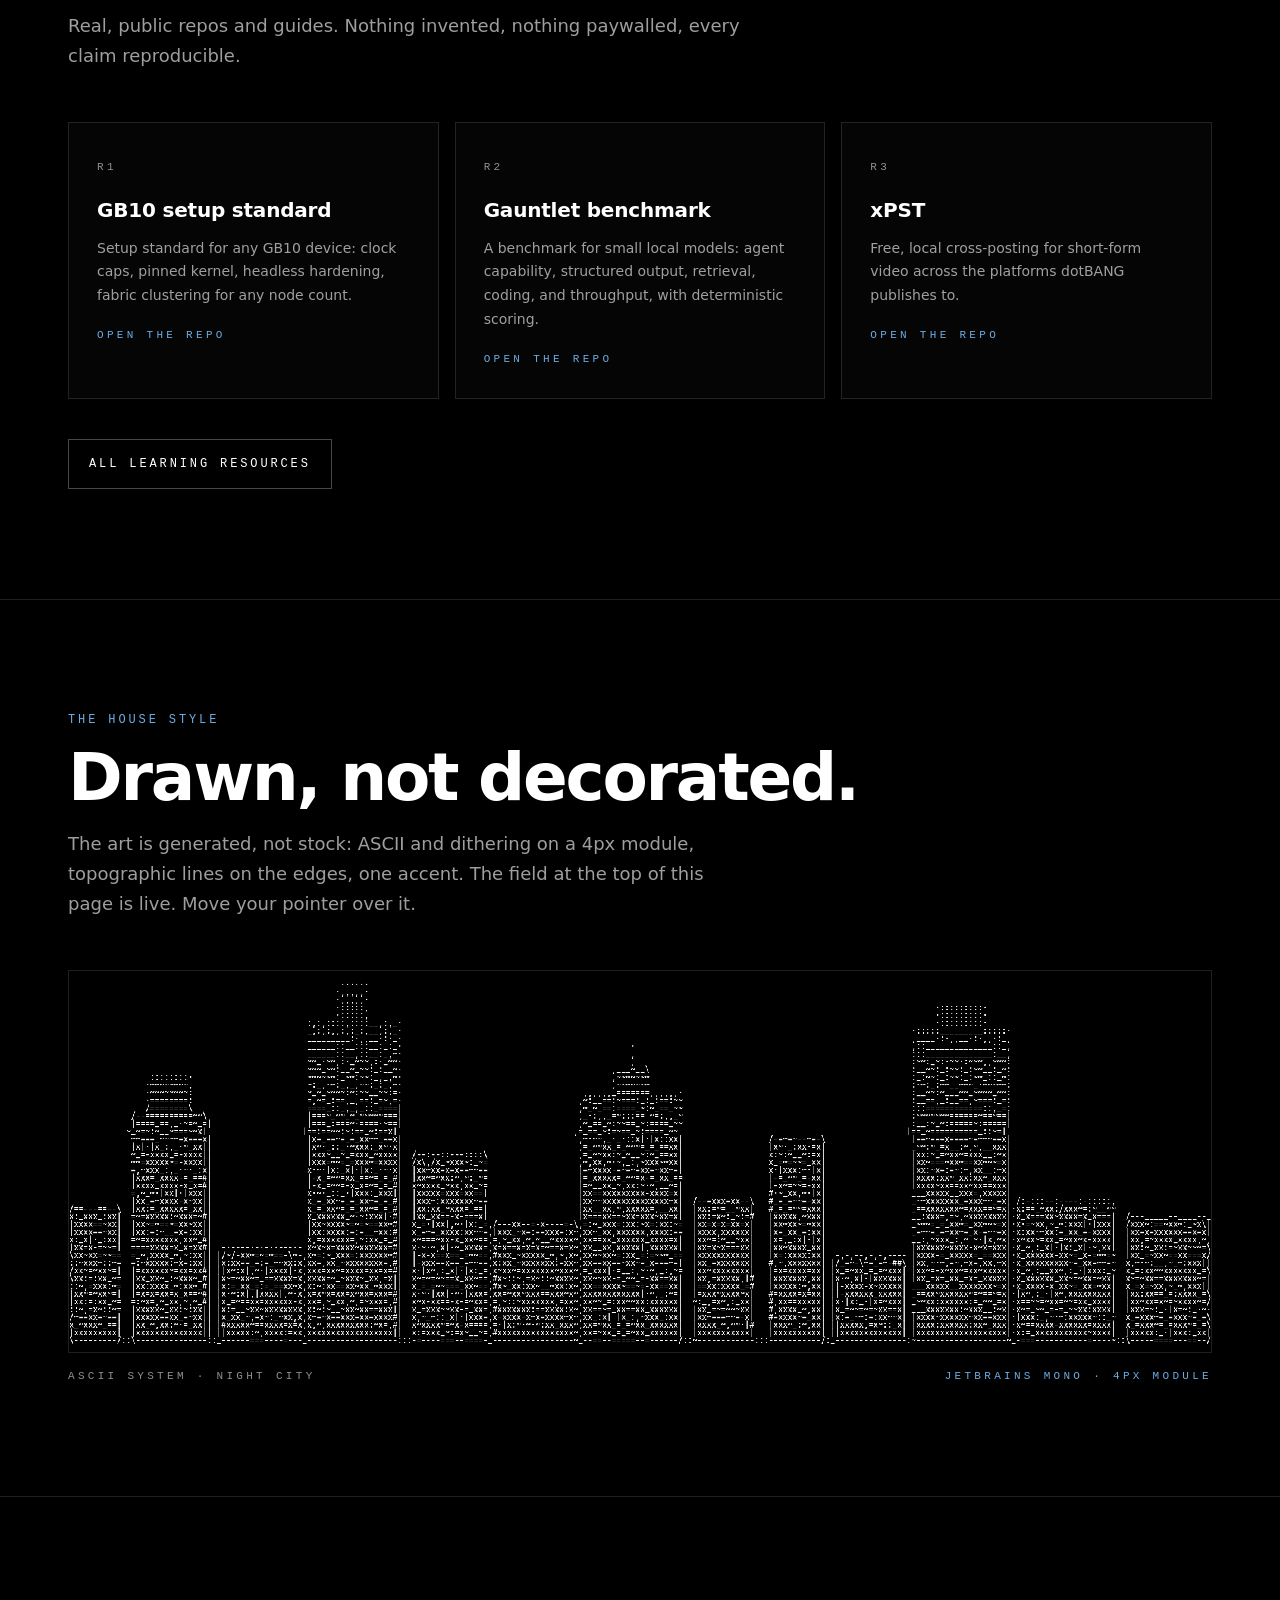
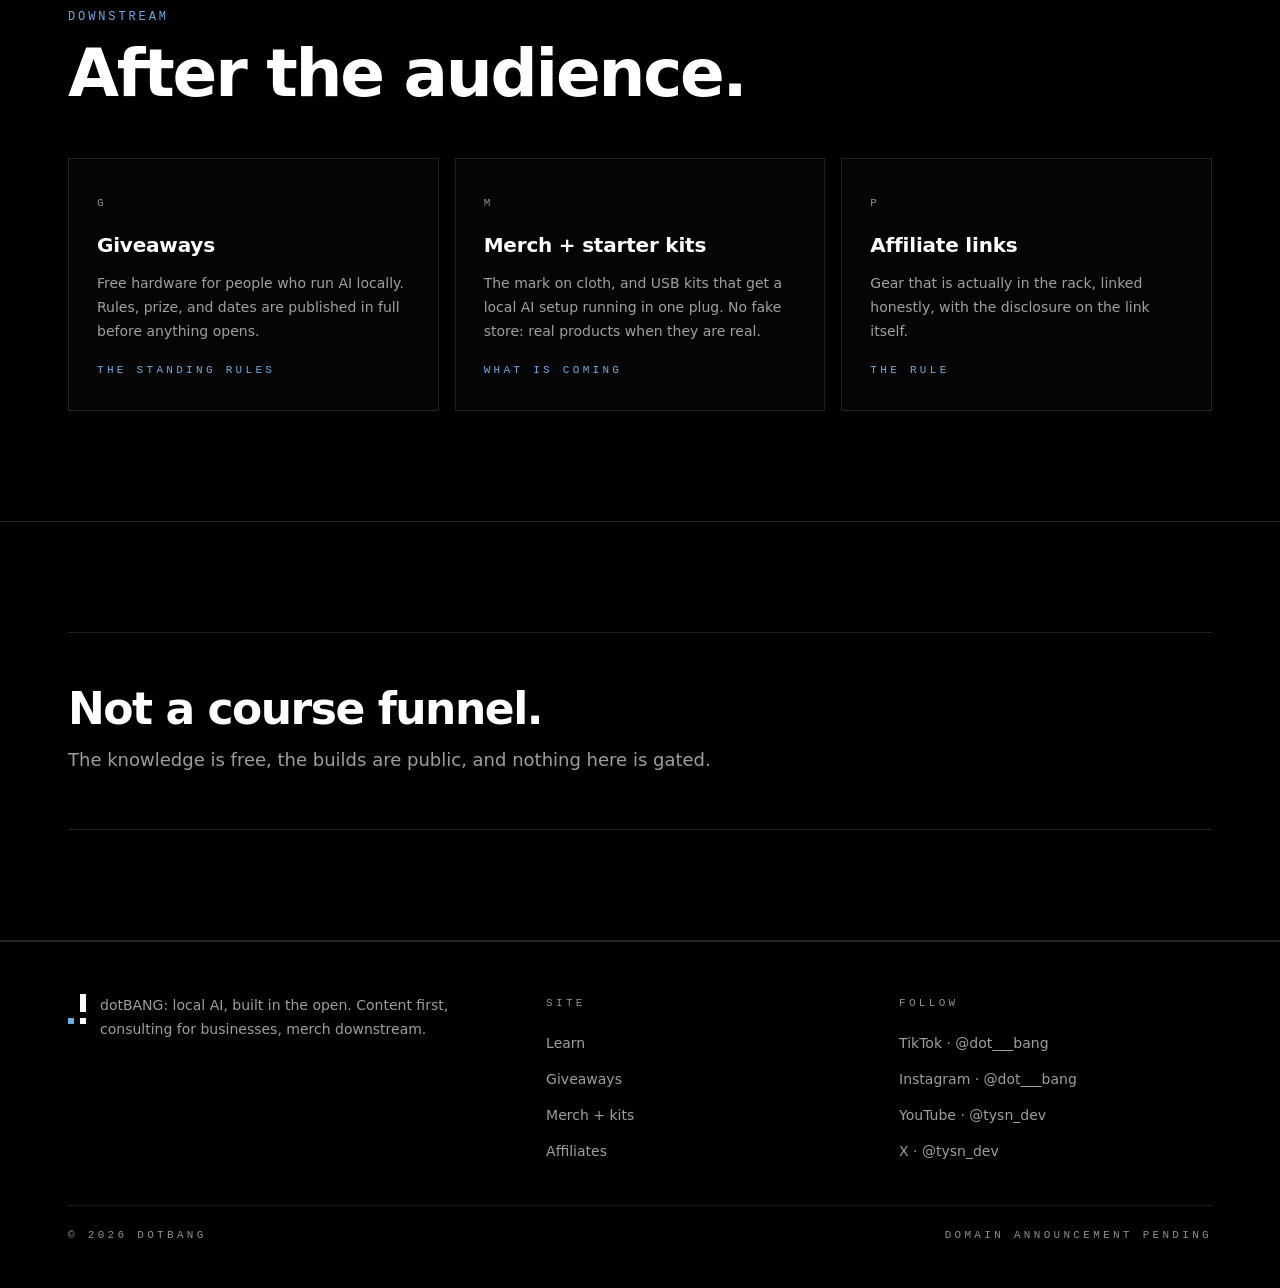
==== commit 3e4034fe: "dotBANG site v1: DIR-06 BLACKOUT build — live dither field, ASCII system, glass header/footer, creat" ====
--- a/index.html
+++ b/index.html
@@ -1,162 +1,276 @@
 <!doctype html>
-<html lang="en" data-direction="DIR-06">
+<html lang="en">
 <head>
 <meta charset="utf-8">
 <meta name="viewport" content="width=device-width, initial-scale=1">
-<title>dotBANG — AI systems built on your own data</title>
-<meta name="description" content="dotBANG builds AI systems that turn a company's own operational data into the twenty-minute answer before a meeting. Fixed scope, eight weeks to a first version, handed over with the source.">
-<!-- inline-css:begin (generated by scripts/inline_css.py) -->
-<link rel="preload" href="assets/fonts/inter-latin-subset.woff2" as="font" type="font/woff2" crossorigin>
-<link rel="preload" href="assets/fonts/jetbrains-mono-latin-subset.woff2" as="font" type="font/woff2" crossorigin>
-<style>@font-face{font-family:"Inter";font-style:normal;font-weight:400;font-display:swap;src:url(assets/fonts/inter-latin-subset.woff2) format("woff2")}@font-face{font-family:"Inter";font-style:normal;font-weight:500;font-display:swap;src:url(assets/fonts/inter-latin-subset.woff2) format("woff2")}@font-face{font-family:"Inter";font-style:normal;font-weight:600;font-display:swap;src:url(assets/fonts/inter-latin-subset.woff2) format("woff2")}@font-face{font-family:"Inter";font-style:normal;font-weight:700;font-display:swap;src:url(assets/fonts/inter-latin-subset.woff2) format("woff2")}@font-face{font-family:"JetBrains Mono";font-style:normal;font-weight:400;font-display:swap;src:url(assets/fonts/jetbrains-mono-latin-subset.woff2) format("woff2")}@font-face{font-family:"JetBrains Mono";font-style:normal;font-weight:700;font-display:swap;src:url(assets/fonts/jetbrains-mono-latin-subset.woff2) format("woff2")}*,*::before,*::after{box-sizing:border-box}html{-webkit-text-size-adjust:100%}body{margin:0;background:#000;color:#fff;font-family:"Inter",sans-serif;font-size:16px;line-height:1.6;-webkit-font-smoothing:antialiased;text-rendering:optimizeLegibility}img,svg{display:block;max-width:100%}a{color:inherit;text-decoration:none}h1,h2,h3,h4,p,ul,ol{margin:0}ul{list-style:none;padding:0}button{font:inherit;color:inherit;background:none;border:0;cursor:pointer}.mark{width:12px;height:20px;fill:currentColor;flex:0 0 auto}.mark .m-dot{fill:currentColor}.mark.accent-dot .m-dot-a{fill:#6CACE4}.wrap{width:100%}.deco{display:none}.sr{position:absolute;width:1px;height:1px;overflow:hidden;clip-path:inset(50%);white-space:nowrap}.shell{display:block}.site-head{}.brand{display:inline-flex;align-items:center;gap:8px}.brand .wordmark{}.nav{}.nav a{}.chip{}.ticker{}main{}.hero{}.hero-copy{}.eyebrow{}h1{}.lede{}.cta{display:flex;gap:12px;flex-wrap:wrap}.btn{}.hero-panel{}.panel-head{}.spec{display:flex;justify-content:space-between;gap:16px}.spec dt{}.spec dd{margin:0}.hero-mark{}.stats{}.stat{}.stat .n{}.stat .k{}.entries{}.card{}.card .ico{}.card h3{}.card p{}.card .more{}.callout{}.callout strong{}footer.site{}.foot-links{}:root{--field:#000000;--ink:#FFFFFF;--signal:#6CACE4;--ink-56:rgba(255,255,255,.56);--ink-62:rgba(255,255,255,.62);--ink-12:rgba(255,255,255,.12);--ink-10:rgba(255,255,255,.10);--ink-28:rgba(255,255,255,.28);--t01-display-1:min(13.2cqw,150px);--t02-display-2:clamp(64px,8.4vw,100px);--t03-display-3:clamp(44px,5.6vw,66px);--t04-display-4:clamp(30px,3.7vw,44px);--t05-lead:clamp(19px,1.6vw,22px);--t06-body-l:18px;--t07-body:16px;--t08-body-s:14px;--t09-caption:13px;--t10-label:13px;--t11-label-s:12px;--t12-micro:11px;--tr-01:-.048em;--tr-02:-.042em;--tr-03:-.034em;--tr-04:-.026em;--tr-05:-.011em;--tr-06:-.006em;--tr-07:0;--tr-08:0;--tr-10:.20em;--tr-11:.24em;--tr-12:.30em;--lh-01:.86;--lh-02:.90;--lh-03:.95;--lh-04:1.00;--lh-05:1.50;--lh-06:1.65;--lh-07:1.70;--lh-08:1.70;--lh-10:1.20;--lh-11:1.20;--lh-12:1.20}html,body{background:var(--field);color:var(--ink);font-family:"Inter",sans-serif;font-size:var(--t07-body);line-height:var(--lh-07)}::selection{background:var(--signal);color:#000}.viewfinder{position:fixed;inset:24px;border:1px solid var(--ink-10);pointer-events:none;z-index:40}.site-head{position:absolute;top:0;left:0;right:0;z-index:10}.head-in{max-width:1280px;margin:0 auto;padding:40px 48px;display:flex;align-items:center;justify-content:space-between}.brand{display:flex;align-items:center;gap:14px}.brand .mark{width:12px;height:20px}.brand .wordmark{font-size:var(--t09-caption);letter-spacing:.24em;text-transform:uppercase;font-weight:500}.nav{display:flex;gap:40px}.nav a{font-family:"JetBrains Mono",monospace;font-size:var(--t11-label-s);letter-spacing:var(--tr-11);text-transform:uppercase;color:var(--ink-56)}.nav a:first-child{color:var(--ink)}.nav a:hover{color:var(--ink)}.chip{font-family:"JetBrains Mono",monospace;font-size:var(--t12-micro);letter-spacing:var(--tr-12);color:var(--ink-56)}.hero{min-height:min(100vh,960px);display:flex;align-items:center;border-bottom:1px solid var(--ink-10)}.hero-in{max-width:1280px;margin:0 auto;padding:136px 48px 96px;width:100%;display:flex;flex-direction:column;align-items:center;text-align:center}.hero-copy{display:flex;flex-direction:column;align-items:center;width:100%;container-type:inline-size}.eyebrow{font-family:"JetBrains Mono",monospace;font-size:var(--t12-micro);letter-spacing:var(--tr-12);text-transform:uppercase;color:var(--ink-62);margin-bottom:56px;display:flex;align-items:center;gap:12px}.eyebrow-dot{display:inline-block;width:4px;height:4px;background:var(--signal);flex:0 0 auto}h1{font-size:var(--t01-display-1);font-weight:500;line-height:var(--lh-01);letter-spacing:var(--tr-01);margin:0 0 56px;max-width:100%;font-feature-settings:"ss01","cv05"}h1 .ln{display:inline;white-space:nowrap}.br-desk{display:inline}h1 .hl{color:var(--ink)}h1 .punct{display:inline-block;width:.42em;height:.70em;margin-left:.02em;vertical-align:-.02em;fill:var(--ink)}h1 .punct .m-dot-a{fill:var(--signal)}.lede{font-size:var(--t05-lead);line-height:var(--lh-05);color:var(--ink-62);max-width:42ch;margin-bottom:56px;letter-spacing:var(--tr-05)}.cta{display:flex;gap:40px;align-items:center}.btn{font-family:"JetBrains Mono",monospace;font-size:var(--t11-label-s);letter-spacing:var(--tr-11);text-transform:uppercase;color:var(--ink);padding:0 0 10px;border-bottom:1px solid var(--ink-28)}.btn-ghost{color:var(--ink-56)}.btn:hover{border-bottom-color:var(--signal);color:var(--ink)}.hero-panel{position:absolute;right:48px;bottom:96px;width:240px;text-align:left;border-left:1px solid rgba(255,255,255,.16);padding-left:16px}.panel-head{display:flex;justify-content:space-between;font-family:"JetBrains Mono",monospace;font-size:var(--t12-micro);letter-spacing:var(--tr-12);color:var(--ink-56);margin-bottom:16px;text-transform:uppercase}.panel-code{display:none}.spec{display:flex;justify-content:space-between;gap:8px;padding:6px 0}.spec dt{font-family:"JetBrains Mono",monospace;font-size:var(--t12-micro);letter-spacing:.14em;text-transform:uppercase;color:var(--ink-56)}.spec dd{font-size:var(--t08-body-s);color:var(--ink-62);font-family:"JetBrains Mono",monospace;text-align:right;margin:0}.panel-note{font-family:"JetBrains Mono",monospace;font-size:var(--t12-micro);color:var(--ink-56);margin-top:16px;letter-spacing:.1em}.hero-mark{display:none}.stats{border-bottom:1px solid var(--ink-10)}.stats-in{max-width:1280px;margin:0 auto;padding:120px 48px;display:grid;grid-template-columns:repeat(3,1fr);gap:48px}.stat .n{display:block;font-size:var(--t02-display-2);font-weight:400;letter-spacing:var(--tr-02);line-height:1;font-variant-numeric:tabular-nums;color:var(--ink)}.stat .k{display:block;font-family:"JetBrains Mono",monospace;font-size:var(--t11-label-s);letter-spacing:var(--tr-11);text-transform:uppercase;color:var(--ink-56);margin-top:24px}.entries{max-width:1280px;margin:0 auto;padding:160px 48px}.section-h{font-family:"JetBrains Mono",monospace;font-size:var(--t10-label);font-weight:400;letter-spacing:var(--tr-10);text-transform:uppercase;color:var(--ink-56);margin-bottom:64px}.cards{display:grid;grid-template-columns:1fr;gap:0;max-width:820px}.card{padding:48px 0;border-top:1px solid var(--ink-12);display:grid;grid-template-columns:1fr auto;gap:16px;align-items:start}.card:last-child{border-bottom:1px solid var(--ink-12)}.card .ico{display:none}.card h3{font-size:var(--t04-display-4);font-weight:500;letter-spacing:var(--tr-04);line-height:var(--lh-04);margin-bottom:16px;grid-column:1}.card p{font-size:var(--t06-body-l);line-height:var(--lh-06);color:var(--ink-62);max-width:52ch;grid-column:1}.card .more{grid-column:2;grid-row:1/3;align-self:center;font-family:"JetBrains Mono",monospace;font-size:var(--t11-label-s);letter-spacing:var(--tr-11);text-transform:uppercase;color:var(--ink-56);border-bottom:1px solid rgba(255,255,255,.24);padding-bottom:4px}.card .more::after{content:" →"}.card h3 a:hover,.card .more:hover{color:var(--signal);border-color:var(--signal)}.callout-wrap{max-width:1280px;margin:0 auto;padding:0 48px 160px}.callout{max-width:900px}.callout strong{display:block;font-family:"JetBrains Mono",monospace;font-size:var(--t10-label);font-weight:400;letter-spacing:var(--tr-10);text-transform:uppercase;color:var(--signal);margin-bottom:32px}.callout p{font-size:var(--t03-display-3);line-height:1.08;color:var(--ink);letter-spacing:var(--tr-03);max-width:22ch}footer.site{border-top:1px solid var(--ink-10);padding:64px 0 96px}.foot-in{max-width:1280px;margin:0 auto;padding:0 48px;display:grid;grid-template-columns:1fr auto;gap:32px}.foot-brand{display:flex;align-items:center;gap:12px;font-size:var(--t09-caption);letter-spacing:.16em;text-transform:uppercase;color:var(--ink-62)}.foot-brand .mark{width:10px;height:17px}.foot-links{display:flex;gap:32px}.foot-links a{font-family:"JetBrains Mono",monospace;font-size:var(--t12-micro);letter-spacing:var(--tr-12);text-transform:uppercase;color:var(--ink-56)}.foot-links a:hover{color:var(--ink)}.foot-note{grid-column:1/-1;font-family:"JetBrains Mono",monospace;font-size:var(--t12-micro);letter-spacing:.14em;color:var(--ink-56);margin-top:40px}@keyframes step-in{from{opacity:0}to{opacity:1}}@keyframes step-up{from{opacity:0;transform:translateY(8px)}to{opacity:1;transform:none}}h1{animation:step-in .52s steps(2) both}.lede{animation:step-up .52s steps(2) .10s both}@media (max-width:900px){.viewfinder{inset:12px}.head-in{padding:24px 20px 16px;flex-wrap:wrap;gap:12px;row-gap:14px}.brand .wordmark{font-size:13px}.chip{order:2;font-size:var(--t12-micro)}.nav{order:3;flex-basis:100%;gap:18px;row-gap:10px;max-width:100%}.nav a{font-size:var(--t12-micro);letter-spacing:.14em}.hero-in{padding:96px 20px 72px}.eyebrow{margin-bottom:40px;font-size:var(--t12-micro);letter-spacing:.24em}h1{margin-bottom:40px;line-height:.94;font-size:min(19.6cqw,196px)}h1 .ln{display:block}.br-desk{display:none}h1 .punct{margin-left:.12em}.lede{font-size:var(--t06-body-l);margin-bottom:40px;max-width:100%}.cta{gap:28px;flex-wrap:wrap}.hero-panel{position:static;width:100%;margin-top:56px;border-left:0;border-top:1px solid rgba(255,255,255,.16);padding:20px 0 0}.spec{display:grid;grid-template-columns:88px 1fr;gap:12px;justify-content:initial}.spec dd{text-align:left}.stats-in{grid-template-columns:1fr;gap:40px;padding:72px 20px}.entries{padding:88px 20px}.card{grid-template-columns:1fr;padding:40px 0}.card .more{grid-column:1;grid-row:auto;margin-top:12px;justify-self:start}.callout-wrap{padding:0 20px 104px}.callout p{font-size:var(--t04-display-4);max-width:100%}.foot-in{grid-template-columns:1fr;padding:0 20px}.foot-links{flex-wrap:wrap;gap:18px}}@media (prefers-reduced-motion:reduce){*{animation:none!important;transition:none!important}}.brand .wordmark{text-transform:none;letter-spacing:.14em}.foot-brand{text-transform:none;letter-spacing:.12em}.wm,#svc-h .wm{text-transform:none;letter-spacing:.06em}h1{animation-duration:.24s}.lede{animation-duration:.28s;animation-delay:.06s}.page-hero{max-width:1280px;margin:0 auto;padding:200px 48px 80px;border-bottom:1px solid var(--ink-10)}.page-hero .eyebrow{margin-bottom:40px}.page-hero h1{font-size:var(--t03-display-3);line-height:var(--lh-03);letter-spacing:var(--tr-03);margin:0 0 32px;max-width:24ch}.page-hero .lede{margin-bottom:0;max-width:56ch}.prose{max-width:760px;margin:0 auto;padding:96px 48px}.prose h2{font-size:var(--t04-display-4);font-weight:500;letter-spacing:var(--tr-04);line-height:var(--lh-04);margin:80px 0 24px}.prose h2:first-child{margin-top:0}.prose h3{font-family:"JetBrains Mono",monospace;font-size:var(--t10-label);font-weight:400;letter-spacing:var(--tr-10);text-transform:uppercase;color:var(--ink-56);margin:56px 0 20px}.prose p{font-size:var(--t06-body-l);line-height:var(--lh-06);color:var(--ink-62);margin:0 0 24px;max-width:68ch}.prose p strong{color:var(--ink);font-weight:500}.prose ul,.prose ol{margin:0 0 24px;padding:0 0 0 0;max-width:68ch}.prose li{font-size:var(--t06-body-l);line-height:var(--lh-06);color:var(--ink-62);padding:10px 0 10px 24px;border-top:1px solid var(--ink-10);position:relative}.prose li::before{content:"—";position:absolute;left:0;color:var(--signal)}.prose ol{counter-reset:n}.prose ol li{counter-increment:n}.prose ol li::before{content:counter(n,decimal-leading-zero);font-family:"JetBrains Mono",monospace;font-size:var(--t12-micro);color:var(--ink-56)}.prose a{color:var(--ink);border-bottom:1px solid var(--ink-28);padding-bottom:1px}.prose a:hover{color:var(--signal);border-color:var(--signal)}.prose .note{font-family:"JetBrains Mono",monospace;font-size:var(--t12-micro);letter-spacing:.12em;color:var(--ink-56);text-transform:uppercase;margin:48px 0 0}.svc-grid{display:grid;grid-template-columns:repeat(3,1fr);gap:0;border-top:1px solid var(--ink-12)}.svc{padding:48px 32px 48px 0;border-bottom:1px solid var(--ink-12)}.svc + .svc{padding-left:32px;border-left:1px solid var(--ink-10)}.svc .num{display:block;font-family:"JetBrains Mono",monospace;font-size:var(--t12-micro);letter-spacing:var(--tr-12);color:var(--signal);margin-bottom:24px}.svc h3{font-size:var(--t04-display-4);font-weight:500;letter-spacing:var(--tr-04);line-height:var(--lh-04);margin:0 0 20px}.svc p{font-size:var(--t07-body);line-height:var(--lh-07);color:var(--ink-62);margin:0 0 20px}.svc dl{margin:0}.svc dt{font-family:"JetBrains Mono",monospace;font-size:var(--t12-micro);letter-spacing:.14em;text-transform:uppercase;color:var(--ink-56);padding-top:12px;border-top:1px solid var(--ink-10)}.svc dd{margin:4px 0 0;font-family:"JetBrains Mono",monospace;font-size:var(--t12-micro);color:var(--ink-62);letter-spacing:.06em}.facts{width:100%;border-collapse:collapse;margin:0 0 32px}.facts th,.facts td{text-align:left;vertical-align:top;padding:16px 24px 16px 0;border-top:1px solid var(--ink-12);font-size:var(--t07-body);line-height:var(--lh-07)}.facts th{font-family:"JetBrains Mono",monospace;font-size:var(--t12-micro);font-weight:400;letter-spacing:.14em;text-transform:uppercase;color:var(--ink-56);width:34%}.facts td{color:var(--ink-62)}.facts td strong{color:var(--ink);font-weight:500}.case-top{max-width:1280px;margin:0 auto;padding:200px 48px 0}.case-top .tag{display:inline-block;font-family:"JetBrains Mono",monospace;font-size:var(--t12-micro);letter-spacing:var(--tr-12);text-transform:uppercase;color:var(--signal);border:1px solid rgba(108,172,228,.4);padding:8px 12px;margin-bottom:40px}.case-top h1{font-size:var(--t03-display-3);line-height:var(--lh-03);letter-spacing:var(--tr-03);margin:0 0 32px;max-width:26ch}.case-top .lede{max-width:52ch}.band-label{display:flex;justify-content:space-between;gap:24px;flex-wrap:wrap;font-family:"JetBrains Mono",monospace;font-size:var(--t12-micro);letter-spacing:var(--tr-12);text-transform:uppercase;padding-bottom:16px;border-bottom:4px solid currentColor;margin:0 0 48px}.contact{background:var(--signal);color:#000;border-top:0}.contact-in{max-width:1280px;margin:0 auto;padding:var(--plate-pad-t,64px) 48px var(--plate-pad-b,72px)}.contact .band-label{color:rgba(0,0,0,.72);margin-bottom:var(--plate-label-gap,48px)}.contact h2{font-size:var(--plate-h2,var(--t03-display-3));line-height:var(--lh-03);letter-spacing:var(--tr-03);margin:0 0 24px;max-width:20ch;color:#000}.contact p{font-size:var(--plate-body,var(--t06-body-l));line-height:var(--lh-06);color:rgba(0,0,0,.78);max-width:52ch;margin:0 0 var(--plate-body-gap,40px)}.btn-on-accent{display:inline-block;background:#000;color:var(--signal);font-family:"JetBrains Mono",monospace;font-size:var(--t11-label-s);letter-spacing:var(--tr-11);text-transform:uppercase;padding:18px 26px}.btn-on-accent:hover{color:#000;background:var(--ink)}footer.site.plate{background:var(--ink);color:#000;border-top:0;padding:var(--foot-pad-t,56px) 0 var(--foot-pad-b,72px)}footer.site.plate .foot-in{display:block}footer.site.plate .band-label{color:rgba(0,0,0,.72);margin-bottom:40px}footer.site.plate .contact-links{display:grid;grid-template-columns:1fr 1fr;gap:0;border-top:1px solid rgba(0,0,0,.32)}footer.site.plate .contact-links a{display:block;padding:32px 24px 32px 0;border-bottom:1px solid rgba(0,0,0,.32);color:#000;font-size:var(--t04-display-4);font-weight:500;letter-spacing:var(--tr-04);line-height:var(--lh-04)}footer.site.plate .contact-links a + a{padding-left:32px;border-left:1px solid rgba(0,0,0,.32)}footer.site.plate .contact-links a span{display:block;font-family:"JetBrains Mono",monospace;font-size:var(--t12-micro);letter-spacing:.14em;text-transform:uppercase;color:rgba(0,0,0,.72);margin-top:12px}footer.site.plate .contact-links a:hover{background:rgba(0,0,0,.06);color:#000}footer.site.plate .foot-row{display:flex;align-items:center;justify-content:space-between;gap:32px;flex-wrap:wrap;margin-top:48px}footer.site.plate .foot-brand{color:#000}footer.site.plate .foot-brand .mark .m-stem{fill:#000}footer.site.plate .foot-brand .mark .m-dot-b{fill:#000}footer.site.plate .foot-brand .mark .m-dot-a{fill:var(--signal)}footer.site.plate .foot-links a{color:rgba(0,0,0,.72)}footer.site.plate .foot-links a:hover{color:#000}footer.site.plate .foot-note{color:rgba(0,0,0,.72);margin-top:40px}.contact.slim .band-label{margin-bottom:var(--plate-label-gap,20px);padding-bottom:10px}.contact.slim .slim-row{display:flex;align-items:flex-end;justify-content:space-between;gap:24px;flex-wrap:wrap;margin:0}.contact.slim h2{font-size:var(--t04-display-4);margin:0}.contact.slim .btn-on-accent{padding:var(--plate-btn-pad,14px 20px)}.contact.slim .slim-note{font-size:var(--t07-body);line-height:var(--lh-07);color:rgba(0,0,0,.78);max-width:64ch;margin:16px 0 0}footer.site.plate.slim .contact-links{display:none}footer.site.plate.slim .band-label{margin-bottom:var(--foot-label-gap,24px);padding-bottom:10px}footer.site.plate.slim .foot-row{margin-top:var(--foot-row-gap,24px)}footer.site.plate.slim .foot-note{margin-top:var(--foot-note-gap,20px)}.ratio-rule{height:4px;background:var(--signal);border:0;margin:0}.btn-primary{background:var(--signal);color:#000;border:0;padding:16px 24px;letter-spacing:var(--tr-11);font-family:"JetBrains Mono",monospace;font-size:var(--t11-label-s);text-transform:uppercase;display:inline-block}.btn-primary:hover{opacity:.86}.btn-ghost{border-bottom:1px solid var(--ink-28);color:var(--ink-56)}.btn-ghost:hover{color:var(--ink);border-bottom-color:var(--signal)}.chip{display:inline-flex;align-items:center;gap:10px}.chip-dot{width:9px;height:9px;background:var(--db-signal,#F50087);flex:0 0 auto}.inline-link{font-family:"JetBrains Mono",monospace;font-size:var(--t11-label-s);letter-spacing:var(--tr-11);text-transform:uppercase;color:var(--ink-56);border-bottom:1px solid rgba(255,255,255,.24);padding-bottom:4px}.inline-link:hover{color:var(--signal);border-color:var(--signal)}.plain-list{list-style:none;padding:0;margin:0}.plain-list li{border-top:1px solid var(--ink-10);padding:20px 0}@media (max-width:900px){.page-hero{padding:140px 20px 56px}.case-top{padding:140px 20px 0}.prose{padding:64px 20px}.prose h2{font-size:var(--t04-display-4);margin-top:56px}.svc-grid{grid-template-columns:1fr}.svc{padding:40px 0}.svc + .svc{padding-left:0;border-left:0}.facts th{width:auto;display:block;padding-bottom:4px}.facts td{display:block;padding-top:4px}.facts tr{display:block;border-top:1px solid var(--ink-12);padding:16px 0}.facts th,.facts td{border-top:0}.contact-in{padding:96px 20px}.contact-links{grid-template-columns:1fr}.contact-links a + a{padding-left:0;border-left:0}}body[data-page="work"]{--plate-pad-t:52px;--plate-pad-b:60px}body[data-page="learn"]{--plate-pad-t:28px;--plate-pad-b:30px;--plate-label-gap:20px;--foot-pad-t:40px;--foot-pad-b:44px}body[data-page="merch"]{--plate-pad-t:28px;--plate-pad-b:30px;--plate-label-gap:20px;--foot-pad-t:24px;--foot-pad-b:28px}body[data-page="giveaways"]{--plate-pad-t:32px;--plate-pad-b:34px;--plate-label-gap:20px;--foot-pad-t:44px;--foot-pad-b:48px}body[data-page="affiliates"]{--plate-pad-t:16px;--plate-pad-b:18px;--plate-label-gap:16px;--foot-pad-t:24px;--foot-pad-b:28px}@media (max-width:900px){.contact-in{padding:var(--plate-pad-t-m,var(--plate-pad-t,40px)) 20px var(--plate-pad-b-m,var(--plate-pad-b,44px))}footer.site.plate{padding:var(--foot-pad-t-m,20px) 0 var(--foot-pad-b-m,24px)}footer.site.plate .band-label{display:none}footer.site.plate .foot-row{margin-top:24px}footer.site.plate .foot-links{gap:12px 20px}footer.site.plate .contact-links a{padding:24px 0;font-size:var(--t05-lead)}footer.site.plate .contact-links a + a{border-left:0}body[data-page="work"]{--foot-pad-t-m:20px;--foot-pad-b-m:24px}body[data-page="learn"]{--foot-pad-t-m:20px;--foot-pad-b-m:24px}body[data-page="merch"]{--foot-pad-t-m:14px;--foot-pad-b-m:18px;--plate-pad-t-m:20px;--plate-pad-b-m:22px}body[data-page="giveaways"]{--foot-pad-t-m:18px;--foot-pad-b-m:22px}body[data-page="affiliates"]{--foot-pad-t-m:10px;--foot-pad-b-m:14px}}</style>
-<!-- inline-css:end -->
+<title>dotBANG — local AI, built in the open</title>
+<meta name="description" content="dotBANG is where tysn.dev builds with AI in public: local models on owned hardware, benchmarks with receipts, and AI consulting for businesses. The knowledge is free. The audience is the business.">
+<meta name="theme-color" content="#000000">
+<meta property="og:title" content="dotBANG — local AI, built in the open">
+<meta property="og:description" content="Local AI content, free knowledge, and AI consulting. No gate, no course funnel.">
+<meta property="og:type" content="website">
 <link rel="icon" type="image/svg+xml" href="assets/favicon.svg">
+<link rel="stylesheet" href="assets/style.css">
+<script src="assets/dither-engine.js" defer></script>
 </head>
-<body class="blackout" data-page="home">
+<body>
 
 <div class="viewfinder" aria-hidden="true"></div>
 
 <header class="site-head">
-  <div class="head-in">
+  <div class="wrap head-in">
     <a class="brand" href="index.html" aria-label="dotBANG home">
-      <svg class="mark" viewBox="0 0 12 20" aria-hidden="true"><rect class="m-dot m-dot-a" x="0" y="16" width="4" height="4"/><rect class="m-stem" x="8" y="0" width="4" height="12"/><rect class="m-dot m-dot-b" x="8" y="16" width="4" height="4"/></svg>
-      <span class="wordmark">dotBANG</span>
+      <img class="wordmark-img" src="assets/wordmark-d1.svg" alt="dotBANG" width="129" height="48">
     </a>
     <nav class="nav" aria-label="Primary">
-      <a href="index.html" aria-current="page">Home</a>
-      <a href="pages/services.html">Services</a>
-      <a href="pages/work.html">Work</a>
+      <a href="#follow">Follow</a>
+      <a href="#consulting">Consulting</a>
       <a href="pages/learn.html">Learn</a>
-      <a href="#contact">Contact</a>
+      <a href="pages/giveaways.html">Giveaways</a>
+      <a href="pages/merch.html">Merch</a>
     </nav>
-    <span class="chip"><span class="chip-dot" aria-hidden="true"></span>Available for work</span>
+    <span class="chip">Pre-launch</span>
   </div>
 </header>
 
 <main>
   <section class="hero">
+    <div class="field-wrap" aria-hidden="true">
+      <div class="field-floor" data-field-floor>
+        <p class="field-hint">
+          <span class="dot"></span><span>FIELD 01 · BAYER 8×8 · 4PX</span>
+          <span class="fh-move">· move the pointer</span>
+        </p>
+      </div>
+      <canvas class="field" data-field data-model="dither"></canvas>
+      <div class="field-block" data-field-block></div>
+    </div>
+
     <div class="wrap hero-in">
       <div class="hero-copy">
-        <p class="eyebrow"><span class="eyebrow-dot" aria-hidden="true"></span>AI systems · built on your data</p>
-        <h1>Your data,<br class="br-desk"> answered.</h1>
-        <p class="lede">dotBANG builds the system that turns a company's own records into the twenty-minute answer a decision-maker needs before a meeting. Built once, on your data, handed over with the source.</p>
+        <p class="eyebrow"><span class="eyebrow-dot" aria-hidden="true"></span>Free · open · no gate</p>
+        <h1>Local AI,<br>built in <span class="hl">the open</span><svg class="punct" viewBox="0 0 12 20" aria-hidden="true"><rect class="m-dot m-dot-a" x="0" y="16" width="4" height="4"/><rect class="m-stem" x="8" y="0" width="4" height="12"/><rect class="m-dot m-dot-b" x="8" y="16" width="4" height="4"/></svg></h1>
+        <p class="lede">dotBANG is where tysn.dev builds with AI in public: local models running on owned hardware, benchmarks with the receipts attached, and demos that start from a single prompt. The knowledge is free. The audience is the business.</p>
         <div class="cta">
-          <a class="btn btn-primary" href="#contact">Start a project</a>
-          <a class="btn btn-ghost" href="pages/work.html">See the work</a>
+          <a class="btn btn-primary" href="#follow">Follow the build</a>
+          <a class="btn btn-ghost" href="#consulting">AI consulting</a>
         </div>
       </div>
 
-      <aside class="hero-panel" aria-label="How an engagement runs">
-        <div class="panel-head"><span>ENGAGEMENT</span><span class="panel-code">REF 001</span></div>
+      <aside class="hero-panel" data-field-clear aria-label="The stack">
+        <div class="panel-head"><span>The stack</span><span class="panel-code">REF 001</span></div>
         <dl class="specs">
-          <div class="spec"><dt>Scope</dt><dd>fixed, written</dd></div>
-          <div class="spec"><dt>First version</dt><dd>8 weeks</dd></div>
-          <div class="spec"><dt>Pilot</dt><dd>week 5</dd></div>
-          <div class="spec"><dt>Source</dt><dd>handed over</dd></div>
+          <div class="spec"><dt>Serving</dt><dd>local, on owned hardware</dd></div>
+          <div class="spec"><dt>Models</dt><dd>open weights</dd></div>
+          <div class="spec"><dt>Cloud bill</dt><dd>0</dd></div>
+          <div class="spec"><dt>Gate</dt><dd>none</dd></div>
         </dl>
-        <p class="panel-note">Phased. Paid per phase. No deposit on the whole programme.</p>
+        <p class="panel-note">The same stack the consulting work is built on.</p>
       </aside>
     </div>
   </section>
 
-  <section class="stats" aria-label="The shape of the work">
+  <section class="stats" aria-label="What this page is">
     <div class="wrap stats-in">
-      <div class="stat"><span class="n">08</span><span class="k">weeks to a first version</span></div>
-      <div class="stat"><span class="n">05</span><span class="k">screens, one daily refresh</span></div>
-      <div class="stat"><span class="n">20</span><span class="k">minutes to the brief</span></div>
-    </div>
-  </section>
-
-  <section class="entries" aria-labelledby="svc-h">
-    <h2 id="svc-h" class="section-h">What <span class="wm">dotBANG</span> builds</h2>
-    <div class="svc-grid">
-      <article class="svc">
-        <span class="num">01</span>
-        <h3>Territory and sales briefs</h3>
-        <p>The daily drop out of your ERP, read into per-rep views with quarter-on-quarter and year-on-year movement, the accounts that have gone quiet, and a plain-language brief generated from the rows themselves.</p>
-        <dl>
-          <dt>Built for</dt><dd>sales orgs with an ERP nobody opens on a phone</dd>
-          <dt>Proof</dt><dd><a class="inline-link" href="pages/work.html">The Territory Brief</a></dd>
-        </dl>
-      </article>
-      <article class="svc">
-        <span class="num">02</span>
-        <h3>Data plumbing and ingestion</h3>
-        <p>Format-agnostic loaders for CSV, TSV, Excel, JSON or fixed-width drops, with row-count and total validation against the previous day, alerting when a drop is late or malformed, and the last good day kept live.</p>
-        <dl>
-          <dt>Built for</dt><dd>data that exists but cannot be trusted or reached</dd>
-          <dt>Shape</dt><dd>scoped per system, attached to a build</dd>
-        </dl>
-      </article>
-      <article class="svc">
-        <span class="num">03</span>
-        <h3>Local AI and model operations</h3>
-        <p>Models running on hardware you own, kept healthy: serving checks, model swaps, version pinning, drift monitors that page a human, and a written runbook for the day something breaks at 2am.</p>
-        <dl>
-          <dt>Built for</dt><dd>teams who want the model inside their own walls</dd>
-          <dt>Shape</dt><dd>monthly, cancellable</dd>
-        </dl>
-      </article>
-    </div>
-  </section>
-
-  <section class="entries" aria-labelledby="work-h" style="padding-top:0">
-    <h2 id="work-h" class="section-h">Work</h2>
-    <div class="cards">
-      <article class="card">
-        <h3>Allied Group and Hackney Ladish — Territory Brief</h3>
-        <p>A national sales organisation with an ERP too slow to open before a customer meeting. Scope written, five-screen prototype built on 11,232 synthetic rows shaped to their world, eight-week version one planned. Prototype delivered; version one in scoping.</p>
-        <a class="more" href="pages/work.html">Read the case</a>
-      </article>
-      <article class="card">
-        <h3>The cluster this runs on</h3>
-        <p>dotBANG's own inference runs on a four-node GB10 cluster at home, serving production agent workloads every day. That is where the model-operations practice comes from: not a slide, a system with a health check and an on-call human.</p>
-        <a class="more" href="pages/services.html">How engagements work</a>
-      </article>
-    </div>
-  </section>
-
-  <div class="callout-wrap">
-    <div class="callout">
-      <strong>How a project starts</strong>
-      <p>No dashboard without a data proof.</p>
-    </div>
-  </div>
-
-  <section class="contact" id="contact">
-    <div class="contact-in">
-      <p class="band-label"><span>Contact · accent plate #6CACE4 · black type 8.66:1</span><span>Ref 001</span></p>
-      <h2>Start with the data.</h2>
-      <p>Tell dotBANG what your team cannot see today and where the numbers live. One reply, then a thirty-minute call with one real data drop in front of us. No deck, no form.</p>
-      <a class="btn-on-accent" href="https://ig.me/m/dot___bang">Message on Instagram · @dot___bang</a>
+      <div class="stat"><span class="n">03</span><span class="k">entry points</span></div>
+      <div class="stat"><span class="n">00</span><span class="k">paywalls</span></div>
+      <div class="stat"><span class="n">01</span><span class="k">box you already own</span></div>
+    </div>
+  </section>
+
+  <section class="block" id="follow">
+    <div class="wrap">
+      <p class="kicker">Follow the build</p>
+      <h2 class="section-h">The audience is<br>the product.</h2>
+      <p class="section-sub">Everything dotBANG makes starts as content: live builds, model tests, hardware projects, results shown either way. Follow along where you already scroll.</p>
+      <div class="cards c4">
+        <article class="card">
+          <span class="idx pink">01</span>
+          <h3><a href="https://www.tiktok.com/@dot___bang">TikTok</a></h3>
+          <p class="handle">@dot___bang</p>
+          <p>One-shot builds, live demos, and the cluster on camera.</p>
+          <a class="more" href="https://www.tiktok.com/@dot___bang">Watch</a>
+        </article>
+        <article class="card">
+          <span class="idx">02</span>
+          <h3><a href="https://www.instagram.com/dot___bang">Instagram</a></h3>
+          <p class="handle">@dot___bang</p>
+          <p>Builds, benchmarks, and behind the scenes.</p>
+          <a class="more" href="https://www.instagram.com/dot___bang">Follow</a>
+        </article>
+        <article class="card">
+          <span class="idx">03</span>
+          <h3><a href="https://www.youtube.com/@tysn_dev">YouTube</a></h3>
+          <p class="handle">@tysn_dev</p>
+          <p>Longer builds and full benchmark runs.</p>
+          <a class="more" href="https://www.youtube.com/@tysn_dev">Subscribe</a>
+        </article>
+        <article class="card">
+          <span class="idx">04</span>
+          <h3><a href="https://x.com/tysn_dev">X</a></h3>
+          <p class="handle">@tysn_dev</p>
+          <p>Notes, results, and works in progress.</p>
+          <a class="more" href="https://x.com/tysn_dev">Follow</a>
+        </article>
+      </div>
+    </div>
+  </section>
+
+  <section class="block" id="consulting">
+    <div class="wrap">
+      <p class="kicker">dotBANG consulting</p>
+      <h2 class="section-h">AI systems<br>for businesses.</h2>
+      <p class="section-sub">The same local-first stack, built for companies. Set up hands-on with the client, then tuned for two to four weeks on feedback from the people who use it every day. Ongoing updates run under a service contract, and going fully on-premises is a planned later phase, not a rebuild.</p>
+      <div class="cards c3">
+        <article class="card">
+          <span class="idx">A</span>
+          <h3>Territory dashboards</h3>
+          <p>A fast, colour-coded snapshot a rep can read in twenty minutes before a meeting: sales, weights, quarter on quarter, year on year, refreshed automatically from the systems the business already runs.</p>
+        </article>
+        <article class="card">
+          <span class="idx">B</span>
+          <h3>A CRM of your own</h3>
+          <p>A full custom CRM built on dotBANG's own white-label platform, shaped to one company's pipeline instead of rented by the seat. Follow-up reminders and customer history included from day one.</p>
+        </article>
+        <article class="card">
+          <span class="idx">C</span>
+          <h3>AI throughout</h3>
+          <p>Plain-language summaries of what changed, alerts when a number moves, and follow-ups drafted before they are due. It runs on the client's own AI accounts and keys, never on ours.</p>
+        </article>
+      </div>
+      <div class="cta">
+        <a class="btn btn-ghost" href="https://www.instagram.com/dot___bang">Start a conversation</a>
+      </div>
+
+      <svg class="topo" viewBox="0 0 1200 56" preserveAspectRatio="none" aria-hidden="true">
+        <path class="dim" d="M0,44 C160,30 300,50 470,38 C640,26 760,46 930,34 C1060,25 1140,36 1200,30"/>
+        <path d="M0,34 C180,18 330,42 500,28 C670,14 800,38 960,24 C1080,14 1150,26 1200,20"/>
+        <path class="dim" d="M0,24 C200,8 360,32 540,18 C720,4 840,28 990,14 C1090,5 1160,16 1200,10"/>
+      </svg>
+    </div>
+  </section>
+
+  <section class="block">
+    <div class="wrap">
+      <p class="kicker">Free knowledge</p>
+      <h2 class="section-h">Learn local AI.</h2>
+      <p class="section-sub">Real, public repos and guides. Nothing invented, nothing paywalled, every claim reproducible.</p>
+      <div class="cards c3">
+        <article class="card">
+          <span class="idx">R1</span>
+          <h3><a href="https://github.com/TysAIs/gb10-ops">GB10 setup standard</a></h3>
+          <p>Setup standard for any GB10 device: clock caps, pinned kernel, headless hardening, fabric clustering for any node count.</p>
+          <a class="more" href="https://github.com/TysAIs/gb10-ops">Open the repo</a>
+        </article>
+        <article class="card">
+          <span class="idx">R2</span>
+          <h3><a href="https://github.com/TysAIs/slm-gauntlet">Gauntlet benchmark</a></h3>
+          <p>A benchmark for small local models: agent capability, structured output, retrieval, coding, and throughput, with deterministic scoring.</p>
+          <a class="more" href="https://github.com/TysAIs/slm-gauntlet">Open the repo</a>
+        </article>
+        <article class="card">
+          <span class="idx">R3</span>
+          <h3><a href="https://github.com/TysAIs/xPST">xPST</a></h3>
+          <p>Free, local cross-posting for short-form video across the platforms dotBANG publishes to.</p>
+          <a class="more" href="https://github.com/TysAIs/xPST">Open the repo</a>
+        </article>
+      </div>
+      <div class="cta">
+        <a class="btn btn-ghost" href="pages/learn.html">All learning resources</a>
+      </div>
+    </div>
+  </section>
+
+  <section class="block ascii-band">
+    <div class="wrap">
+      <p class="kicker">The house style</p>
+      <h2 class="section-h">Drawn, not decorated.</h2>
+      <p class="section-sub">The art is generated, not stock: ASCII and dithering on a 4px module, topographic lines on the edges, one accent. The field at the top of this page is live. Move your pointer over it.</p>
+      <figure class="ascii-frame">
+        <img src="assets/art/skyline-wide-chalk.png" alt="ASCII night city skyline drawn in monospace characters" width="1600" height="900" loading="lazy" decoding="async">
+      </figure>
+      <div class="ascii-cap"><span>ASCII system · night city</span><span class="r">JetBrains Mono · 4px module</span></div>
+    </div>
+  </section>
+
+  <section class="block">
+    <div class="wrap">
+      <p class="kicker">Downstream</p>
+      <h2 class="section-h">After the audience.</h2>
+      <div class="cards c3">
+        <article class="card">
+          <span class="idx">G</span>
+          <h3><a href="pages/giveaways.html">Giveaways</a></h3>
+          <p>Free hardware for people who run AI locally. Rules, prize, and dates are published in full before anything opens.</p>
+          <a class="more" href="pages/giveaways.html">The standing rules</a>
+        </article>
+        <article class="card">
+          <span class="idx">M</span>
+          <h3><a href="pages/merch.html">Merch + starter kits</a></h3>
+          <p>The mark on cloth, and USB kits that get a local AI setup running in one plug. No fake store: real products when they are real.</p>
+          <a class="more" href="pages/merch.html">What is coming</a>
+        </article>
+        <article class="card">
+          <span class="idx">P</span>
+          <h3><a href="pages/affiliates.html">Affiliate links</a></h3>
+          <p>Gear that is actually in the rack, linked honestly, with the disclosure on the link itself.</p>
+          <a class="more" href="pages/affiliates.html">The rule</a>
+        </article>
+      </div>
+    </div>
+  </section>
+
+  <section class="callout-wrap">
+    <div class="wrap">
+      <div class="callout">
+        <strong>Not a course funnel.</strong>
+        <p>The knowledge is free, the builds are public, and nothing here is gated.</p>
+      </div>
     </div>
   </section>
 </main>
 
-<footer class="site plate">
-  <div class="foot-in">
-    <p class="band-label ink">Two ways in · ink plate #FFFFFF · black type 21:1</p>
-    <div class="contact-links">
-      <a href="https://ig.me/m/dot___bang">Message on Instagram<span>@dot___bang</span></a>
-      <a href="https://github.com/TysAIs">Code and notes on GitHub<span>github.com/TysAIs</span></a>
-    </div>
-    <div class="foot-row">
-      <div class="foot-brand">
-        <svg class="mark" viewBox="0 0 12 20" aria-hidden="true"><rect class="m-dot m-dot-a" x="0" y="16" width="4" height="4"/><rect class="m-stem" x="8" y="0" width="4" height="12"/><rect class="m-dot m-dot-b" x="8" y="16" width="4" height="4"/></svg>
-        dotBANG
-      </div>
-      <div class="foot-links">
-        <a href="pages/services.html">Services</a>
-        <a href="pages/work.html">Work</a>
-        <a href="pages/learn.html">Learn</a>
-        <a href="pages/merch.html">Merch</a>
-        <a href="pages/giveaways.html">Giveaways</a>
-        <a href="pages/affiliates.html">Affiliates</a>
-      </div>
-    </div>
-    <p class="foot-note">AI systems, built on your own data. Utah, United States. No analytics, no cookies, no tracking pixels on this site.</p>
+<footer class="site-foot">
+  <div class="wrap foot-in">
+    <div class="foot-brand">
+      <svg class="mark" width="18" height="30" viewBox="0 0 12 20" aria-hidden="true"><rect class="m-dot m-dot-a" x="0" y="16" width="4" height="4"/><rect class="m-stem" x="8" y="0" width="4" height="12"/><rect class="m-dot m-dot-b" x="8" y="16" width="4" height="4"/></svg>
+      <p class="blurb">dotBANG: local AI, built in the open. Content first, consulting for businesses, merch downstream.</p>
+    </div>
+    <div>
+      <p class="foot-h">Site</p>
+      <ul class="foot-links">
+        <li><a href="pages/learn.html">Learn</a></li>
+        <li><a href="pages/giveaways.html">Giveaways</a></li>
+        <li><a href="pages/merch.html">Merch + kits</a></li>
+        <li><a href="pages/affiliates.html">Affiliates</a></li>
+      </ul>
+    </div>
+    <div>
+      <p class="foot-h">Follow</p>
+      <ul class="foot-links">
+        <li><a href="https://www.tiktok.com/@dot___bang">TikTok · @dot___bang</a></li>
+        <li><a href="https://www.instagram.com/dot___bang">Instagram · @dot___bang</a></li>
+        <li><a href="https://www.youtube.com/@tysn_dev">YouTube · @tysn_dev</a></li>
+        <li><a href="https://x.com/tysn_dev">X · @tysn_dev</a></li>
+      </ul>
+    </div>
+    <div class="foot-note"><span>© 2026 dotBANG</span><span>Domain announcement pending</span></div>
   </div>
 </footer>
 
+<script>
+(function () {
+  function boot() {
+    if (window.DBField && typeof window.DBField.attach === 'function') {
+      try { window.DBField.attach(); } catch (e) { document.body.classList.add('no-field'); }
+    } else {
+      document.body.classList.add('no-field');
+    }
+  }
+  if (document.readyState === 'loading') {
+    document.addEventListener('DOMContentLoaded', boot);
+  } else { boot(); }
+})();
+</script>
 </body>
 </html>
--- a/assets/style.css
+++ b/assets/style.css
@@ -0,0 +1,268 @@
+/* ==========================================================================
+   dotBANG — site v1 (2026-11-05)
+   DIR-06 BLACKOUT design system: field #000 · ink #FFF · accent #6CACE4 ·
+   signal pink #F50087 (one element per surface, P-rules only).
+   Type scale + tracking/leading ramps from dir06/css/dir-06-refined.css.
+   Field layer adapted from the measured dither engine CSS (brand pack
+   dither/dither.css) — the engine JS ships unmodified.
+   Module 4px · radius 0 · no gradients · glass only on header/footer.
+   ========================================================================== */
+
+:root{
+  --field:#000000;
+  --ink:#FFFFFF;
+  --signal:#6CACE4;            /* the accent (DIR-06 naming) */
+  --pink:#F50087;              /* palette signal — P-rules only */
+  --ink-56:rgba(255,255,255,.56);
+  --ink-62:rgba(255,255,255,.62);
+  --ink-28:rgba(255,255,255,.28);
+  --ink-12:rgba(255,255,255,.12);
+  --ink-10:rgba(255,255,255,.10);
+  --glass:rgba(0,0,0,.58);
+
+  --t01-display-1:clamp(54px,11.2vw,150px);
+  --t02-display-2:clamp(44px,6vw,66px);
+  --t03-display-3:clamp(30px,3.7vw,44px);
+  --t05-lead:clamp(19px,1.6vw,22px);
+  --t06-body-l:18px;
+  --t07-body:16px;
+  --t08-body-s:14px;
+  --t09-caption:13px;
+  --t10-label:13px;
+  --t11-label-s:12px;
+  --t12-micro:11px;
+
+  --tr-01:-.048em; --tr-03:-.034em; --tr-05:-.011em;
+  --tr-10:.20em;   --tr-11:.24em;   --tr-12:.30em;
+
+  --lh-01:.86; --lh-05:1.50; --lh-06:1.65; --lh-07:1.70;
+
+  --font-sans:"Inter",system-ui,-apple-system,"Segoe UI",Roboto,sans-serif;
+  --font-mono:"JetBrains Mono",ui-monospace,"SF Mono",SFMono-Regular,Menlo,Consolas,monospace;
+}
+
+*{margin:0;padding:0;box-sizing:border-box}
+html{scroll-behavior:smooth}
+body{background:var(--field);color:var(--ink);font-family:var(--font-sans);
+  font-size:var(--t07-body);line-height:var(--lh-07);
+  -webkit-font-smoothing:antialiased;text-rendering:optimizeLegibility}
+::selection{background:var(--signal);color:#000}
+a{color:inherit}
+img{display:block;max-width:100%}
+.wrap{max-width:1240px;margin:0 auto;padding:0 48px}
+
+/* faint fixed frame — the viewfinder edge */
+.viewfinder{position:fixed;inset:10px;border:1px solid rgba(255,255,255,.06);
+  pointer-events:none;z-index:30}
+
+/* ---------- liquid glass header / footer (the only glass on the site) --- */
+.site-head{position:sticky;top:0;z-index:50;background:var(--glass);
+  -webkit-backdrop-filter:blur(16px) saturate(1.5);
+  backdrop-filter:blur(16px) saturate(1.5);
+  border-bottom:1px solid rgba(255,255,255,.14)}
+@supports not ((backdrop-filter:blur(1px)) or (-webkit-backdrop-filter:blur(1px))){
+  .site-head,.site-foot{background:#000}
+}
+.head-in{display:flex;align-items:center;gap:32px;height:64px}
+.brand{display:flex;align-items:center;gap:12px;text-decoration:none;flex:0 0 auto}
+.brand .wordmark-img{height:30px;width:auto;image-rendering:pixelated}
+.brand .wordmark{font-family:var(--font-mono);font-size:17px;font-weight:700;
+  letter-spacing:.04em;color:var(--ink)}
+.nav{display:flex;gap:26px;margin-left:auto}
+.nav a{font-family:var(--font-mono);font-size:var(--t11-label-s);
+  letter-spacing:var(--tr-11);text-transform:uppercase;color:var(--ink-62);
+  text-decoration:none;padding:6px 0;border-bottom:1px solid transparent}
+.nav a:hover,.nav a[aria-current="page"]{color:var(--ink);border-bottom-color:var(--signal)}
+.chip{font-family:var(--font-mono);font-size:var(--t12-micro);
+  letter-spacing:var(--tr-12);text-transform:uppercase;color:var(--signal);
+  border:1px solid rgba(108,172,228,.45);padding:6px 9px;flex:0 0 auto}
+
+/* the .! mark */
+.mark{flex:0 0 auto}
+.m-stem{fill:var(--ink)}
+.m-dot-a{fill:var(--signal)}
+.m-dot-b{fill:var(--ink)}
+
+/* ---------- hero + field layer (from the measured dither build) -------- */
+.hero{position:relative;overflow:hidden;border-bottom:1px solid var(--ink-12)}
+.field-wrap{position:absolute;inset:0;z-index:0;pointer-events:none;overflow:hidden}
+.field{position:absolute;inset:0;width:100%;height:100%;display:block;
+  image-rendering:pixelated}
+.field.is-dead{display:none}
+.field-floor{position:absolute;left:0;right:0;bottom:0;height:42%;
+  display:flex;align-items:flex-end;padding:0 48px 26px}
+.field-block{position:absolute;right:48px;bottom:64px;width:160px;height:160px;
+  background:url("[data-uri]") 0 0/32px 32px repeat;
+  image-rendering:pixelated;opacity:.9}
+.field-wrap.is-live .field-block{display:none}
+.field-hint{font-family:var(--font-mono);font-size:var(--t12-micro);
+  letter-spacing:var(--tr-12);text-transform:uppercase;color:var(--ink-56);
+  display:flex;align-items:center;gap:10px;flex-wrap:wrap;background:var(--field);
+  padding:6px 8px 6px 0}
+.field-hint .dot{width:4px;height:4px;background:var(--signal);flex:0 0 auto}
+.field-hint .fh-move{color:var(--ink-28)}
+.no-field .field-hint .fh-move{display:none}
+@media (prefers-reduced-motion:reduce){.field{display:none}}
+
+.hero-in{position:relative;z-index:2;display:grid;
+  grid-template-columns:minmax(0,1fr) 360px;gap:56px;
+  padding:120px 48px 150px}
+.eyebrow{font-family:var(--font-mono);font-size:var(--t11-label-s);
+  letter-spacing:var(--tr-11);text-transform:uppercase;color:var(--ink-62);
+  display:flex;align-items:center;gap:10px}
+.eyebrow-dot{width:8px;height:8px;background:var(--signal);flex:0 0 auto}
+h1{font-size:var(--t01-display-1);line-height:var(--lh-01);
+  letter-spacing:var(--tr-01);font-weight:800;margin-top:26px}
+h1 .hl{color:var(--signal)}
+h1 .punct{height:.62em;width:auto;display:inline-block;margin-left:.06em}
+.lede{font-size:var(--t05-lead);line-height:var(--lh-05);letter-spacing:var(--tr-05);
+  color:var(--ink-62);max-width:34em;margin-top:30px}
+.cta{display:flex;gap:14px;flex-wrap:wrap;margin-top:40px}
+.btn{font-family:var(--font-mono);font-size:var(--t11-label-s);
+  letter-spacing:var(--tr-11);text-transform:uppercase;text-decoration:none;
+  padding:14px 20px;border:1px solid var(--ink-28);color:var(--ink)}
+.btn-primary{background:var(--signal);border-color:var(--signal);color:#000;font-weight:700}
+.btn-primary:hover{background:#8FC0EE}
+.btn-ghost:hover{border-color:var(--ink)}
+
+.hero-panel{border:1px solid var(--ink-12);background:rgba(0,0,0,.78);
+  padding:24px;align-self:start}
+.panel-head{display:flex;justify-content:space-between;gap:16px;
+  font-family:var(--font-mono);font-size:var(--t12-micro);
+  letter-spacing:var(--tr-12);text-transform:uppercase;color:var(--ink-56);
+  padding-bottom:14px;border-bottom:1px solid var(--ink-12)}
+.panel-code{color:var(--signal)}
+.specs{margin-top:6px}
+.spec{display:flex;justify-content:space-between;gap:20px;padding:11px 0;
+  border-bottom:1px solid var(--ink-10)}
+.spec dt{font-family:var(--font-mono);font-size:var(--t12-micro);
+  letter-spacing:var(--tr-12);text-transform:uppercase;color:var(--ink-56)}
+.spec dd{font-size:var(--t08-body-s);text-align:right}
+.panel-note{font-size:var(--t09-caption);color:var(--ink-56);margin-top:14px}
+
+/* ---------- stats band -------------------------------------------------- */
+.stats{border-bottom:1px solid var(--ink-12)}
+.stats-in{display:grid;grid-template-columns:repeat(3,1fr)}
+.stat{padding:34px 48px 30px;border-left:1px solid var(--ink-12)}
+.stat:first-child{border-left:0;padding-left:0}
+.stat .n{display:block;font-size:var(--t03-display-3);font-weight:800;
+  letter-spacing:var(--tr-03);line-height:1}
+.stat .k{display:block;font-family:var(--font-mono);font-size:var(--t12-micro);
+  letter-spacing:var(--tr-12);text-transform:uppercase;color:var(--ink-56);
+  margin-top:10px}
+
+/* ---------- sections ---------------------------------------------------- */
+section.block{padding:110px 0;border-bottom:1px solid var(--ink-12)}
+.kicker{font-family:var(--font-mono);font-size:var(--t11-label-s);
+  letter-spacing:var(--tr-11);text-transform:uppercase;color:var(--signal)}
+.section-h{font-size:var(--t02-display-2);font-weight:800;
+  letter-spacing:var(--tr-03);line-height:.95;margin-top:16px}
+.section-sub{font-size:var(--t06-body-l);line-height:var(--lh-06);
+  color:var(--ink-62);max-width:38em;margin-top:20px}
+.cards{display:grid;grid-template-columns:repeat(2,1fr);gap:16px;margin-top:52px}
+.cards.c3{grid-template-columns:repeat(3,1fr)}
+.cards.c4{grid-template-columns:repeat(4,1fr)}
+.card{border:1px solid var(--ink-12);padding:28px;background:rgba(255,255,255,.02)}
+.card:hover{border-color:rgba(108,172,228,.55)}
+.card .idx{font-family:var(--font-mono);font-size:var(--t12-micro);
+  letter-spacing:var(--tr-12);color:var(--ink-56)}
+.card .idx.pink{color:var(--pink)}   /* P-05: the one pink element on this surface */
+.card h3{font-size:20px;font-weight:700;letter-spacing:-.01em;margin-top:14px}
+.card h3 a{text-decoration:none}
+.card h3 a:hover{color:var(--signal)}
+.card p{font-size:var(--t08-body-s);line-height:var(--lh-08);
+  color:var(--ink-62);margin-top:10px}
+.card .more{display:inline-block;font-family:var(--font-mono);
+  font-size:var(--t12-micro);letter-spacing:var(--tr-12);text-transform:uppercase;
+  color:var(--signal);text-decoration:none;margin-top:18px}
+.card .handle{font-family:var(--font-mono);font-size:var(--t08-body-s);
+  color:var(--signal);margin-top:6px}
+
+/* ASCII band */
+.ascii-band{background:#000}
+.ascii-frame{border:1px solid var(--ink-12);margin-top:52px}
+.ascii-frame img{width:100%;height:auto;image-rendering:pixelated}
+.ascii-cap{display:flex;justify-content:space-between;gap:16px;
+  font-family:var(--font-mono);font-size:var(--t12-micro);
+  letter-spacing:var(--tr-12);text-transform:uppercase;color:var(--ink-56);
+  padding-top:14px}
+.ascii-cap .r{color:var(--signal)}
+
+/* topographic divider */
+.topo{display:block;width:100%;height:56px;margin-top:64px}
+.topo path{fill:none;stroke:rgba(108,172,228,.34);stroke-width:1}
+.topo path.dim{stroke:rgba(255,255,255,.13)}
+
+/* callout */
+.callout-wrap{padding:110px 0;border-bottom:1px solid var(--ink-12)}
+.callout{border-top:1px solid var(--ink-12);border-bottom:1px solid var(--ink-12);
+  padding:54px 0;text-align:left}
+.callout strong{font-size:var(--t03-display-3);font-weight:800;
+  letter-spacing:var(--tr-03);line-height:1;display:block}
+.callout p{font-size:var(--t06-body-l);color:var(--ink-62);margin-top:14px}
+
+/* ---------- subpages ----------------------------------------------------- */
+main.page{padding:84px 0 110px}
+main.page h1{font-size:var(--t02-display-2);margin-top:0}
+main.page h2{font-size:24px;font-weight:700;margin-top:56px;letter-spacing:-.01em}
+main.page p{color:var(--ink-62);max-width:42em;margin-top:14px}
+main.page .lede{margin-top:22px}
+main.page .card{margin-top:16px;max-width:760px}
+main.page .card p{margin-top:8px}
+.todo{border:1px dashed var(--ink-28);padding:22px 24px;margin-top:28px;
+  max-width:760px;color:var(--ink-62);font-size:var(--t08-body-s);
+  line-height:var(--lh-08)}
+.todo strong{color:var(--ink);font-family:var(--font-mono);
+  font-size:var(--t12-micro);letter-spacing:var(--tr-12);text-transform:uppercase;
+  display:block;margin-bottom:8px}
+code{font-family:var(--font-mono);font-size:.92em;color:var(--signal)}
+
+/* ---------- glass footer -------------------------------------------------- */
+.site-foot{background:var(--glass);
+  -webkit-backdrop-filter:blur(16px) saturate(1.5);
+  backdrop-filter:blur(16px) saturate(1.5);
+  border-top:1px solid rgba(255,255,255,.14)}
+.foot-in{padding:52px 48px 44px;display:grid;
+  grid-template-columns:1.4fr 1fr 1fr;gap:40px}
+.foot-brand{display:flex;gap:14px;align-items:flex-start}
+.foot-brand .blurb{font-size:var(--t08-body-s);color:var(--ink-62);
+  line-height:var(--lh-08);max-width:26em}
+.foot-h{font-family:var(--font-mono);font-size:var(--t12-micro);
+  letter-spacing:var(--tr-12);text-transform:uppercase;color:var(--ink-56);
+  margin-bottom:16px}
+.foot-links{list-style:none}
+.foot-links li{margin-top:9px}
+.foot-links a{font-size:var(--t08-body-s);color:var(--ink-62);text-decoration:none}
+.foot-links a:hover{color:var(--signal)}
+.foot-note{grid-column:1/-1;border-top:1px solid var(--ink-10);
+  padding-top:20px;font-family:var(--font-mono);font-size:var(--t12-micro);
+  letter-spacing:var(--tr-12);text-transform:uppercase;color:var(--ink-56);
+  display:flex;justify-content:space-between;gap:16px;flex-wrap:wrap}
+
+/* ---------- responsive ---------------------------------------------------- */
+@media (max-width:1020px){
+  .cards.c4{grid-template-columns:repeat(2,1fr)}
+  .cards.c3{grid-template-columns:1fr}
+  .hero-in{grid-template-columns:1fr;gap:44px}
+  .hero-panel{max-width:480px}
+}
+@media (max-width:760px){
+  .wrap{padding:0 20px}
+  .head-in{gap:16px;height:58px}
+  .brand .wordmark-img{height:24px}
+  .nav{gap:16px}
+  .nav a{font-size:10px}
+  .chip{display:none}
+  .hero-in{padding:72px 20px 120px}
+  .field-floor{height:34%;padding:0 20px 20px}
+  .field-block{right:20px;bottom:56px;width:120px;height:120px}
+  .field-hint{font-size:10px}
+  .field-hint .fh-move{display:none}
+  .cards{grid-template-columns:1fr}
+  .stats-in{grid-template-columns:1fr}
+  .stat{border-left:0;border-top:1px solid var(--ink-12);padding:24px 0 20px}
+  .stat:first-child{border-top:0}
+  section.block,.callout-wrap{padding:72px 0}
+  .foot-in{grid-template-columns:1fr;padding:40px 20px 34px}
+  .viewfinder{inset:6px}
+}
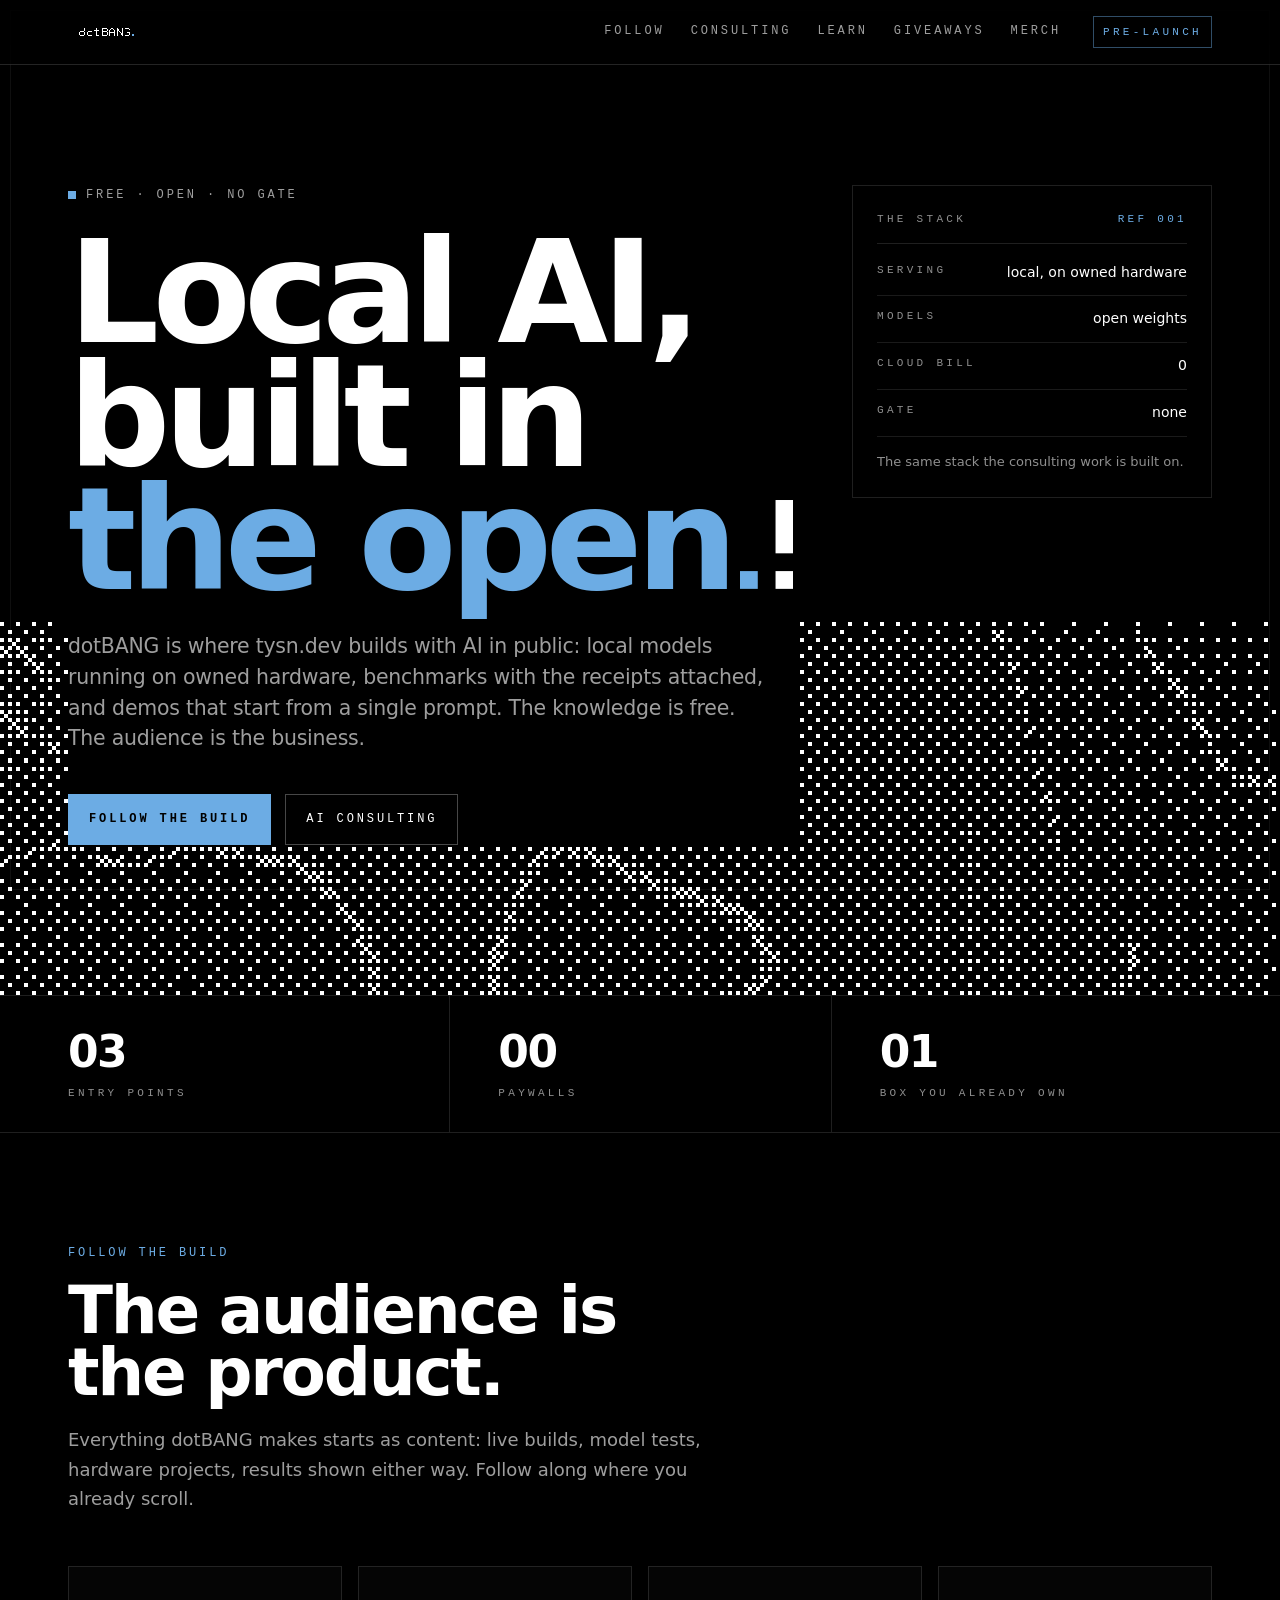
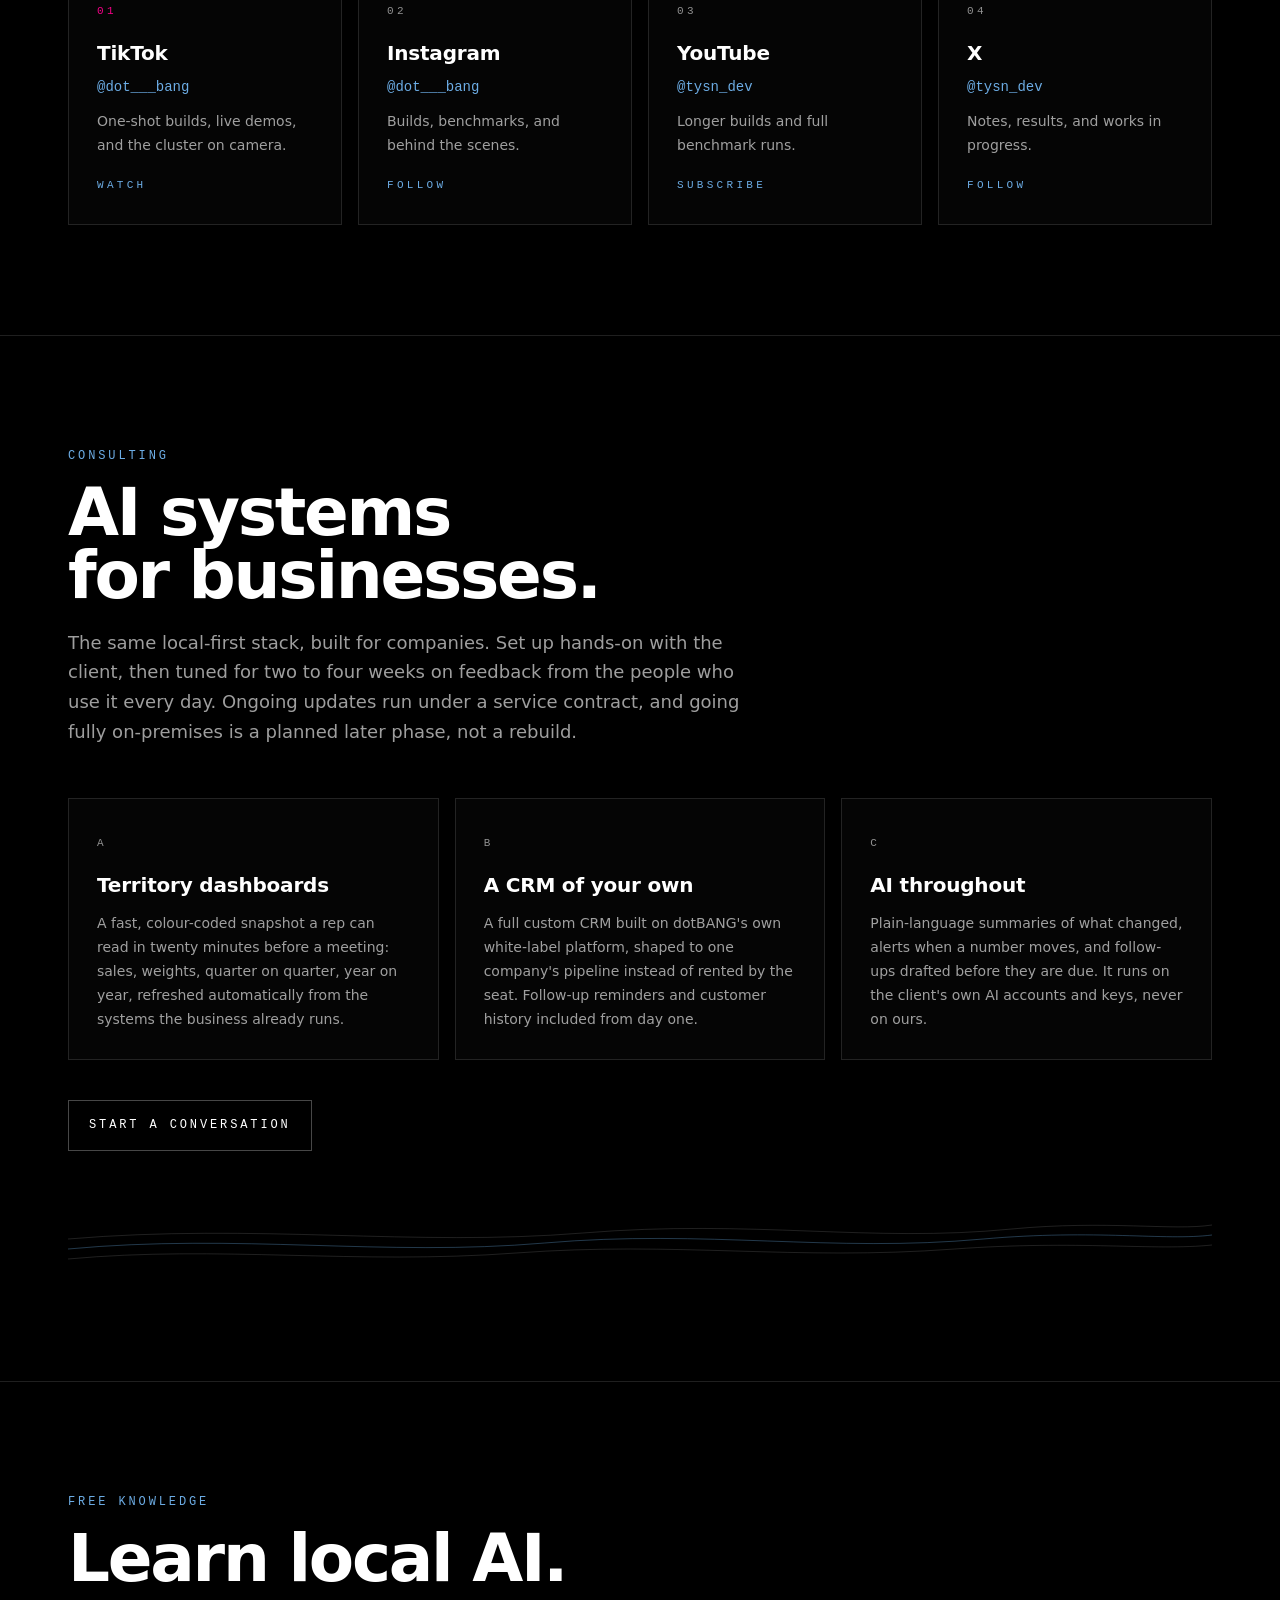
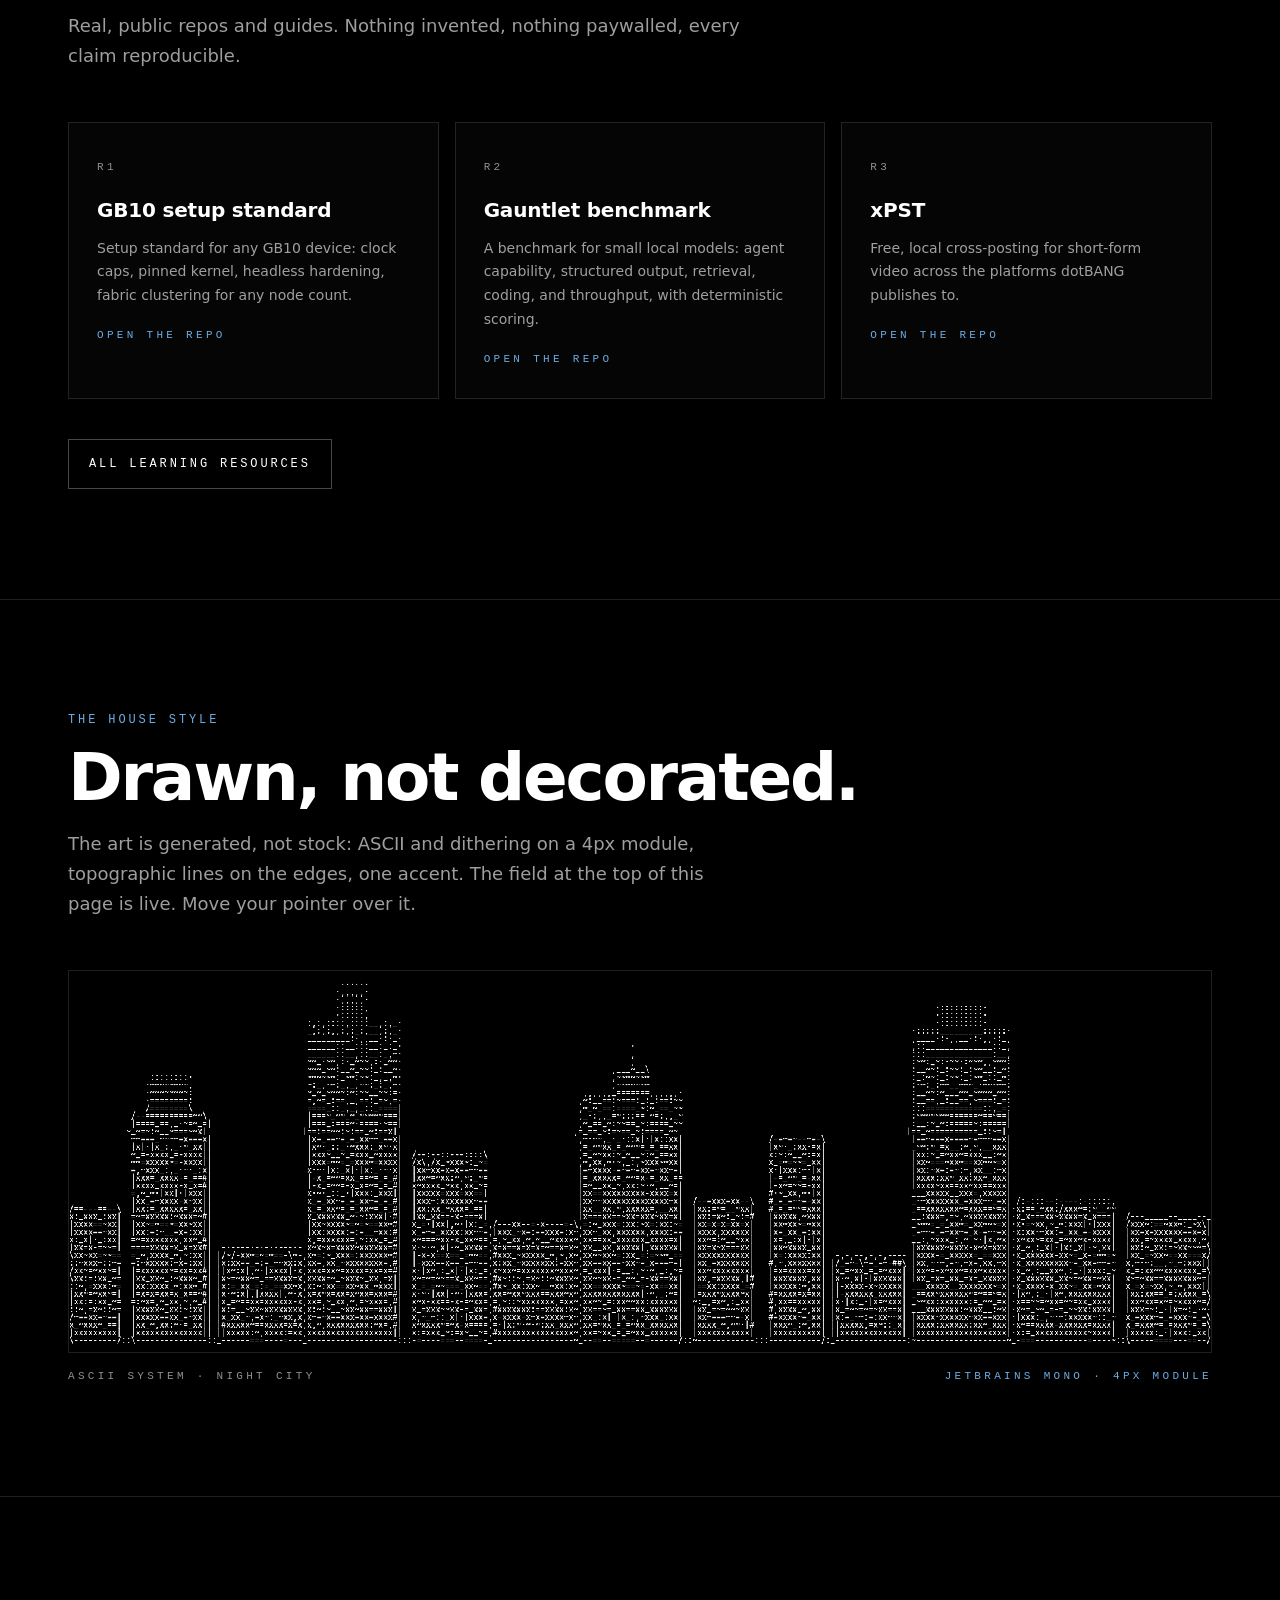
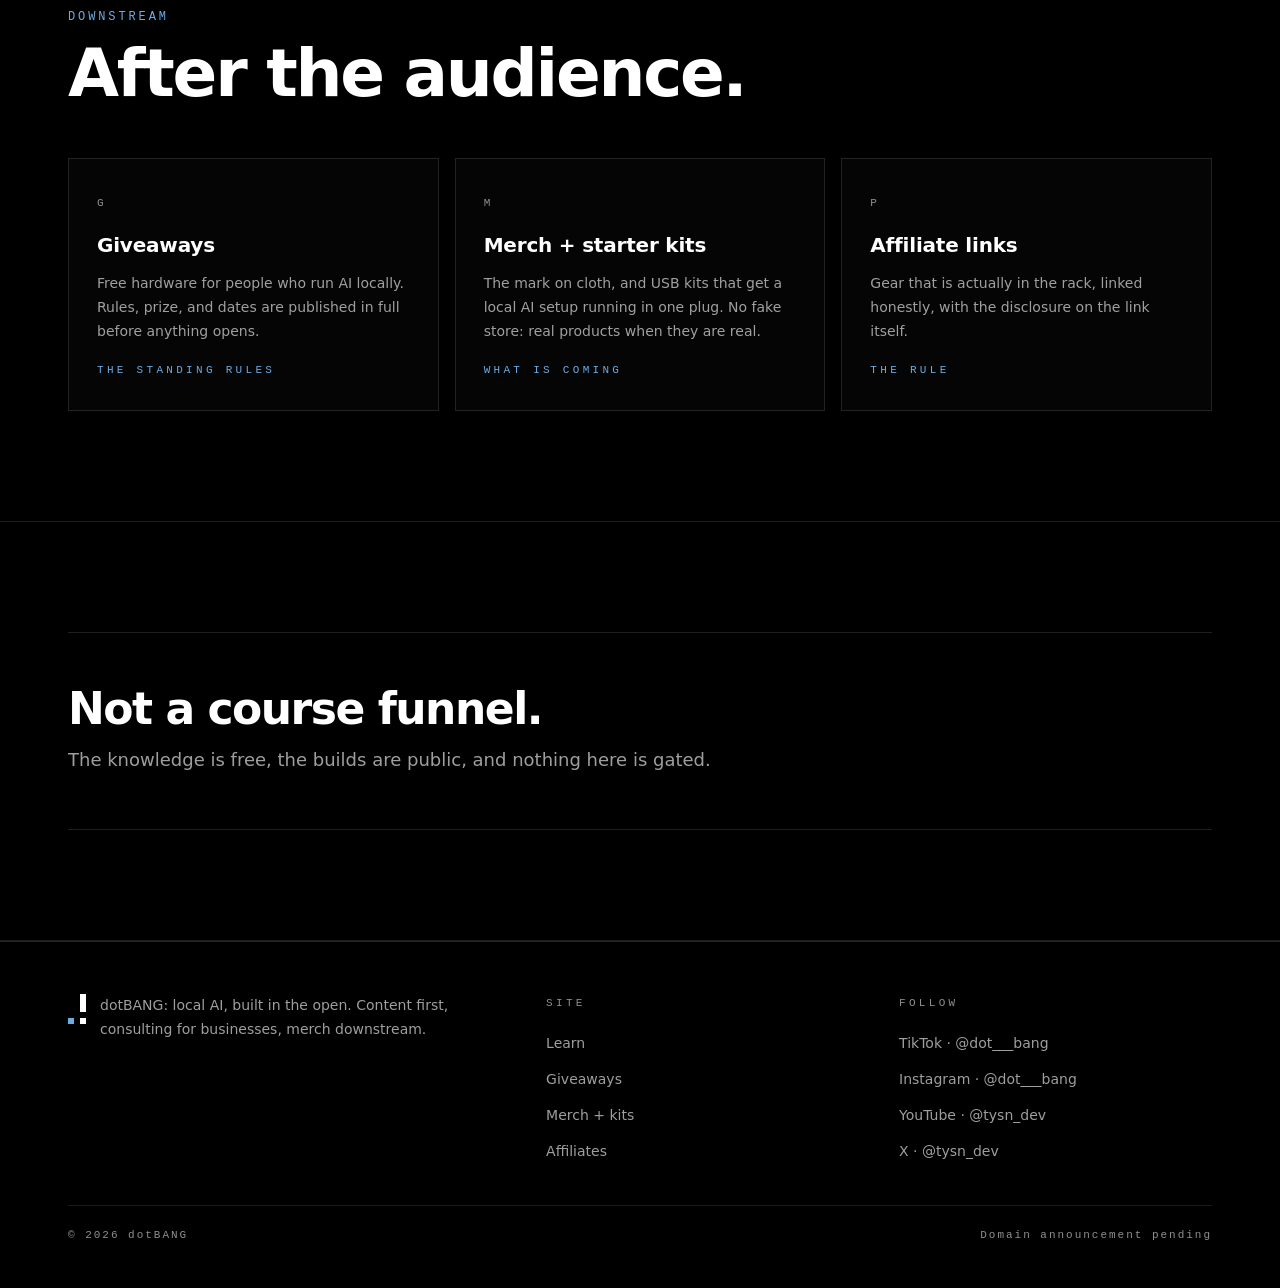
==== commit ea2dce76: "Fix hero legibility (field keep-out on copy), mobile nav overflow, and two CSS-uppercase brand defec" ====
--- a/index.html
+++ b/index.html
@@ -47,7 +47,7 @@
     </div>
 
     <div class="wrap hero-in">
-      <div class="hero-copy">
+      <div class="hero-copy" data-field-clear>
         <p class="eyebrow"><span class="eyebrow-dot" aria-hidden="true"></span>Free · open · no gate</p>
         <h1>Local AI,<br>built in <span class="hl">the open</span><svg class="punct" viewBox="0 0 12 20" aria-hidden="true"><rect class="m-dot m-dot-a" x="0" y="16" width="4" height="4"/><rect class="m-stem" x="8" y="0" width="4" height="12"/><rect class="m-dot m-dot-b" x="8" y="16" width="4" height="4"/></svg></h1>
         <p class="lede">dotBANG is where tysn.dev builds with AI in public: local models running on owned hardware, benchmarks with the receipts attached, and demos that start from a single prompt. The knowledge is free. The audience is the business.</p>
@@ -118,7 +118,7 @@
 
   <section class="block" id="consulting">
     <div class="wrap">
-      <p class="kicker">dotBANG consulting</p>
+      <p class="kicker">Consulting</p>
       <h2 class="section-h">AI systems<br>for businesses.</h2>
       <p class="section-sub">The same local-first stack, built for companies. Set up hands-on with the client, then tuned for two to four weeks on feedback from the people who use it every day. Ongoing updates run under a service contract, and going fully on-premises is a planned later phase, not a rebuild.</p>
       <div class="cards c3">
--- a/assets/style.css
+++ b/assets/style.css
@@ -68,8 +68,10 @@
 .brand .wordmark-img{height:30px;width:auto;image-rendering:pixelated}
 .brand .wordmark{font-family:var(--font-mono);font-size:17px;font-weight:700;
   letter-spacing:.04em;color:var(--ink)}
-.nav{display:flex;gap:26px;margin-left:auto}
-.nav a{font-family:var(--font-mono);font-size:var(--t11-label-s);
+.nav{display:flex;gap:26px;margin-left:auto;overflow-x:auto;scrollbar-width:none}
+.nav::-webkit-scrollbar{display:none}
+.nav a{font-family:var(--font-mono);font-size:var(--t11-label-s);white-space:nowrap;
+  flex:0 0 auto;
   letter-spacing:var(--tr-11);text-transform:uppercase;color:var(--ink-62);
   text-decoration:none;padding:6px 0;border-bottom:1px solid transparent}
 .nav a:hover,.nav a[aria-current="page"]{color:var(--ink);border-bottom-color:var(--signal)}
@@ -236,7 +238,7 @@
 .foot-links a:hover{color:var(--signal)}
 .foot-note{grid-column:1/-1;border-top:1px solid var(--ink-10);
   padding-top:20px;font-family:var(--font-mono);font-size:var(--t12-micro);
-  letter-spacing:var(--tr-12);text-transform:uppercase;color:var(--ink-56);
+  letter-spacing:.18em;color:var(--ink-56);
   display:flex;justify-content:space-between;gap:16px;flex-wrap:wrap}
 
 /* ---------- responsive ---------------------------------------------------- */
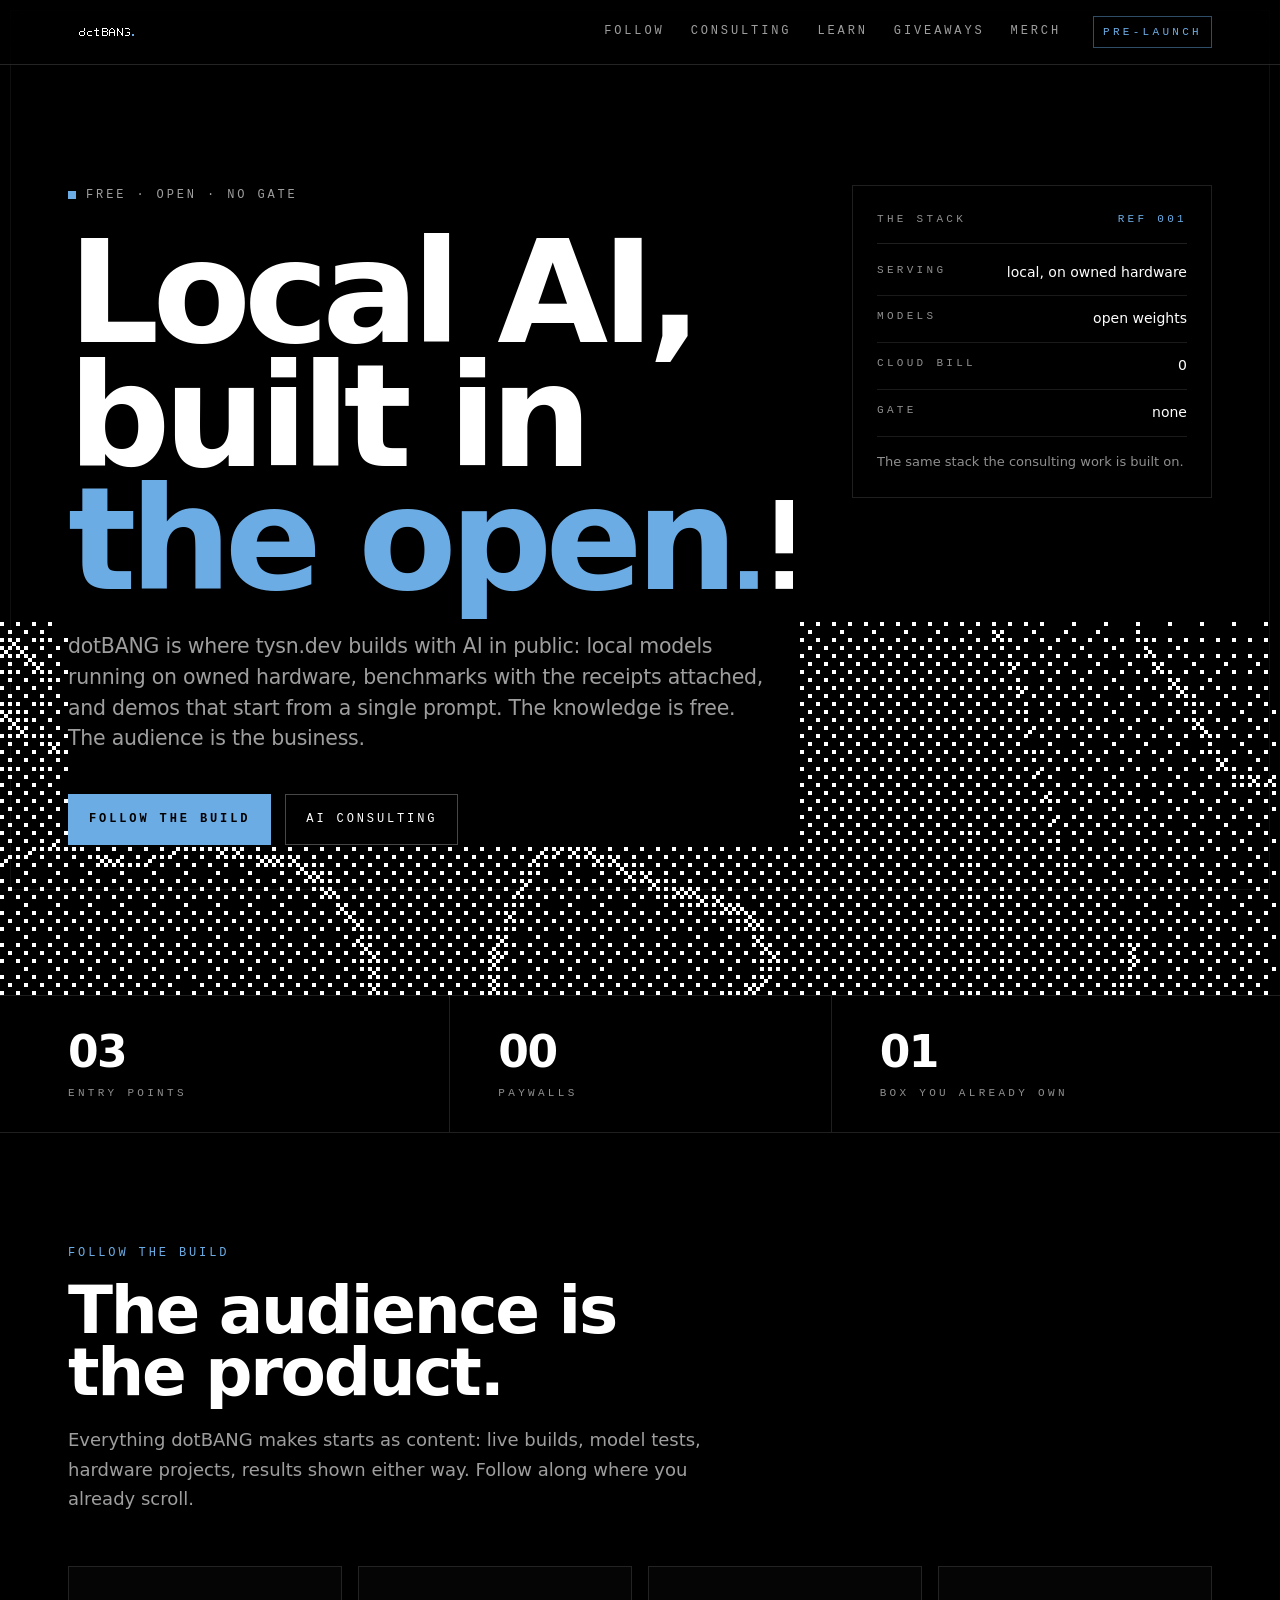
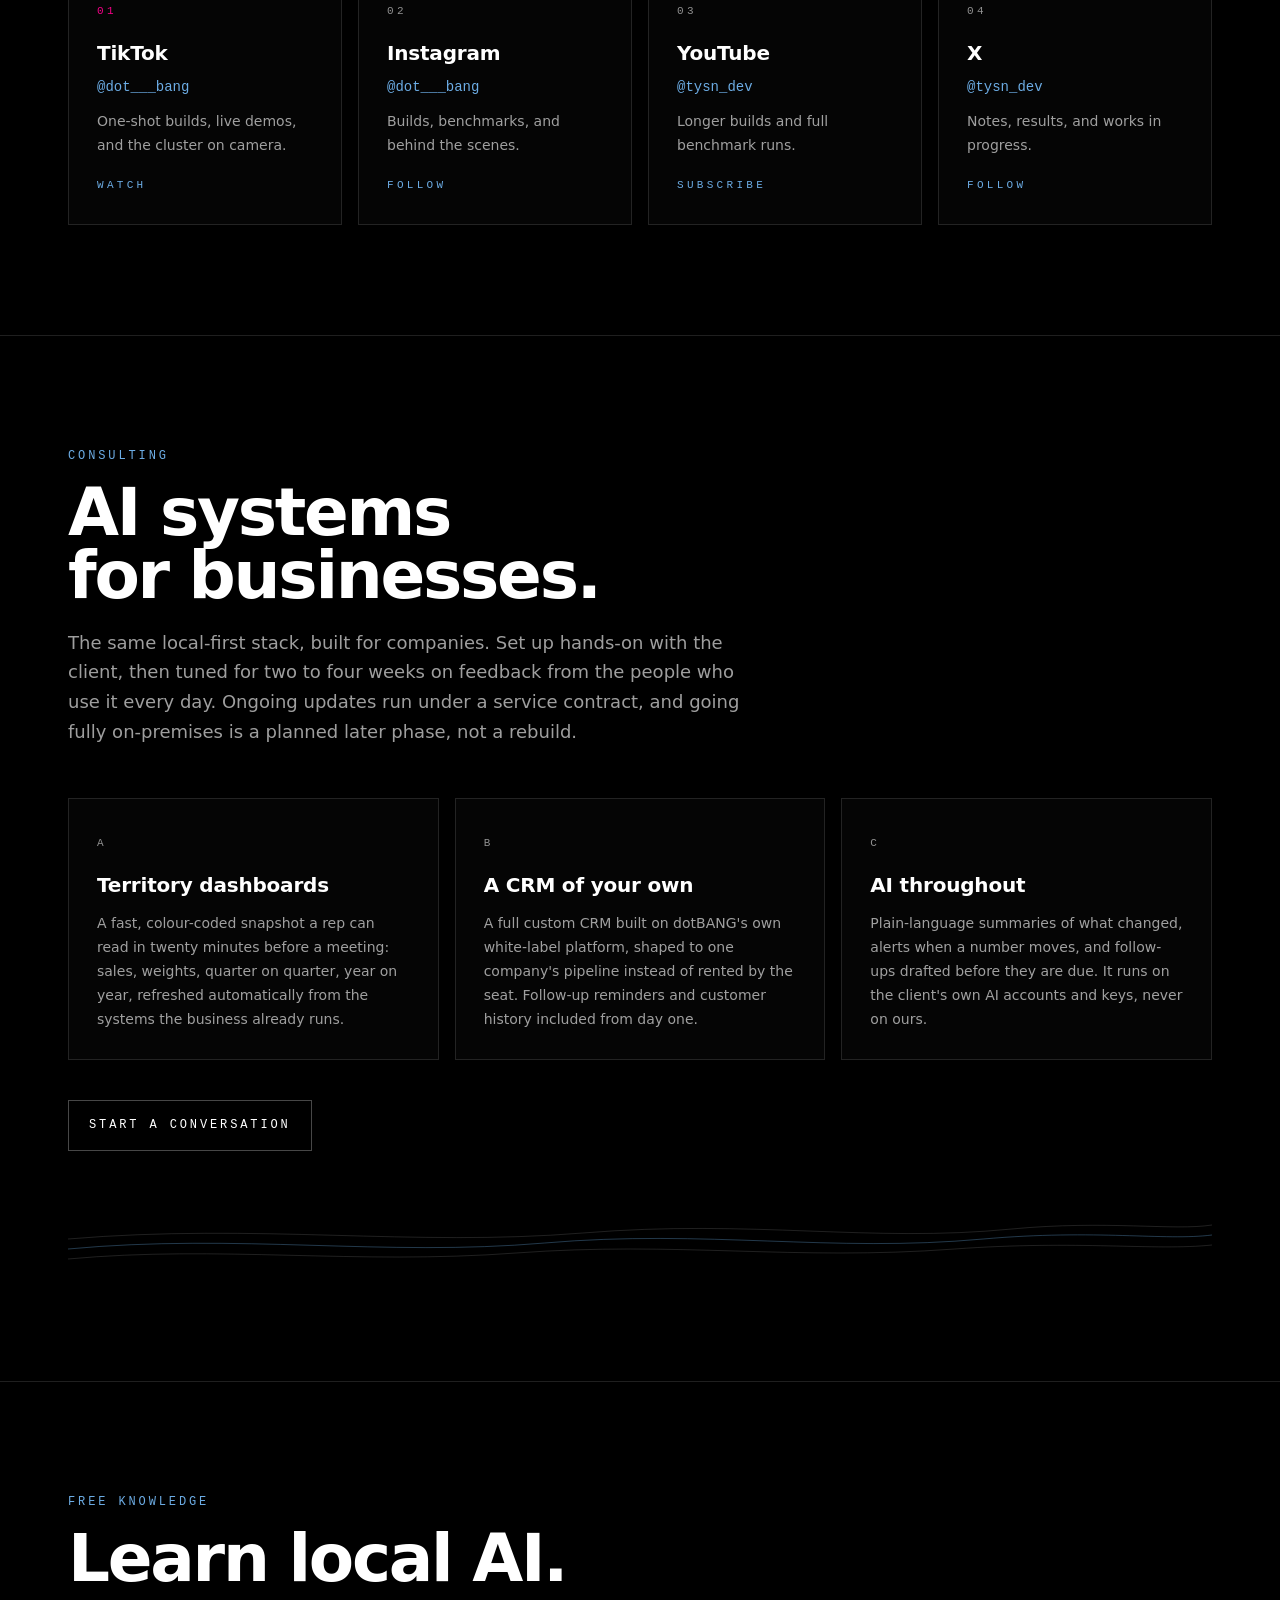
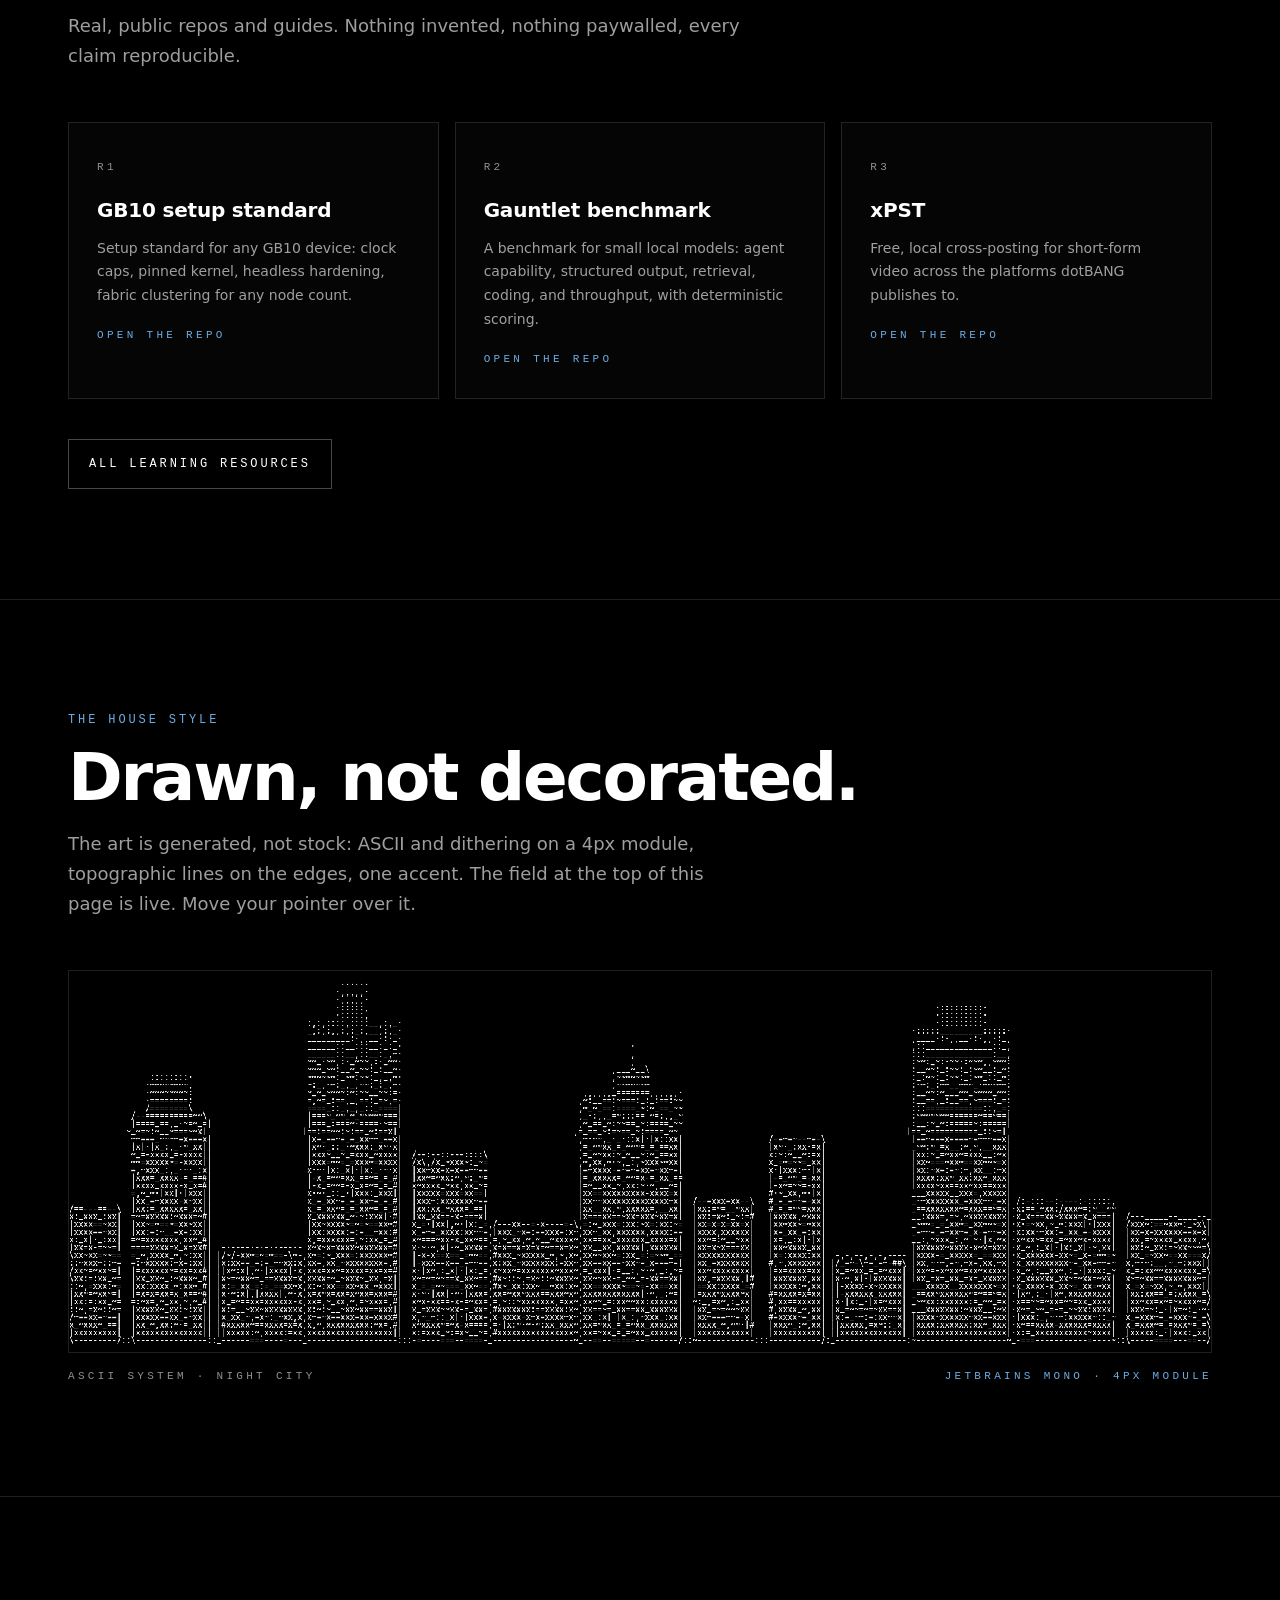
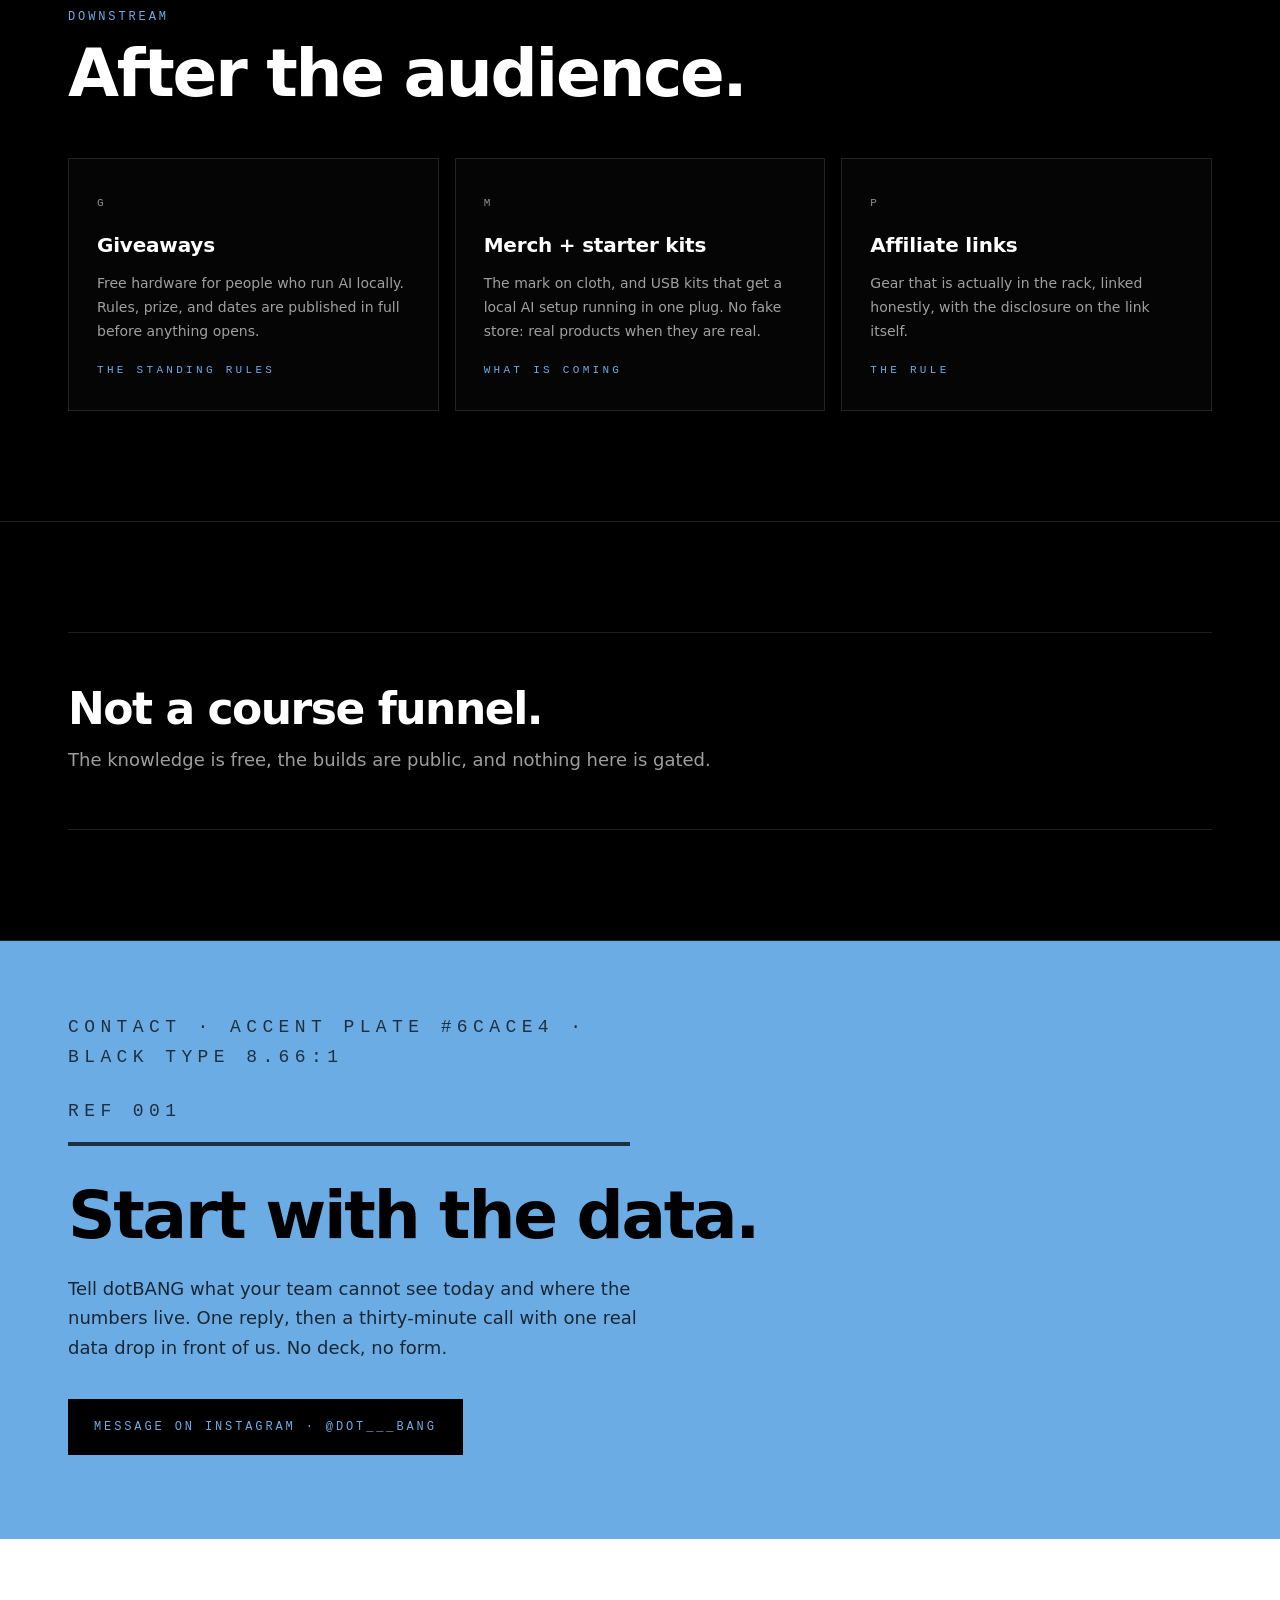
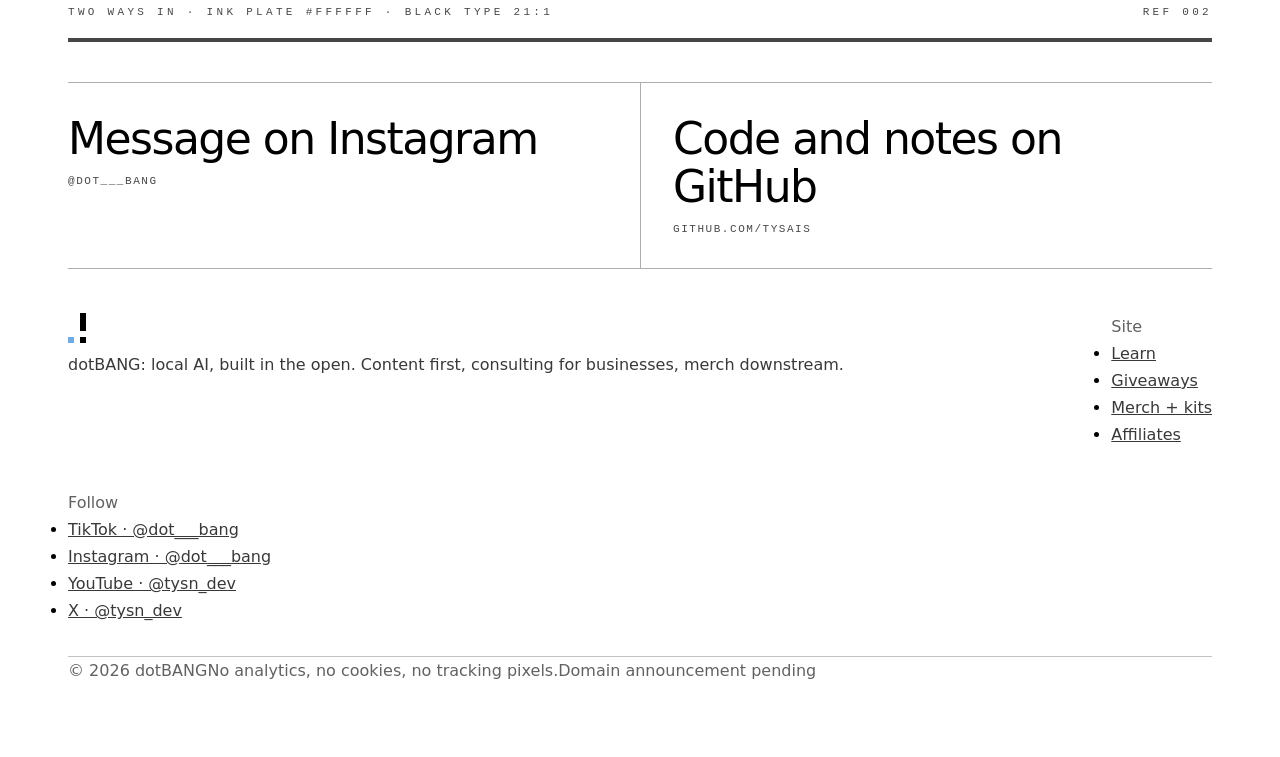
==== commit 33f2f40e: "site: carry the accent-plate + ink-plate closing composition onto the live tree Applies the composit" ====
--- a/index.html
+++ b/index.html
@@ -13,7 +13,7 @@
 <link rel="stylesheet" href="assets/style.css">
 <script src="assets/dither-engine.js" defer></script>
 </head>
-<body>
+<body data-page="home">
 
 <div class="viewfinder" aria-hidden="true"></div>
 
@@ -230,33 +230,18 @@
   </section>
 </main>
 
-<footer class="site-foot">
-  <div class="wrap foot-in">
-    <div class="foot-brand">
-      <svg class="mark" width="18" height="30" viewBox="0 0 12 20" aria-hidden="true"><rect class="m-dot m-dot-a" x="0" y="16" width="4" height="4"/><rect class="m-stem" x="8" y="0" width="4" height="12"/><rect class="m-dot m-dot-b" x="8" y="16" width="4" height="4"/></svg>
-      <p class="blurb">dotBANG: local AI, built in the open. Content first, consulting for businesses, merch downstream.</p>
-    </div>
-    <div>
-      <p class="foot-h">Site</p>
-      <ul class="foot-links">
-        <li><a href="pages/learn.html">Learn</a></li>
-        <li><a href="pages/giveaways.html">Giveaways</a></li>
-        <li><a href="pages/merch.html">Merch + kits</a></li>
-        <li><a href="pages/affiliates.html">Affiliates</a></li>
-      </ul>
-    </div>
-    <div>
-      <p class="foot-h">Follow</p>
-      <ul class="foot-links">
-        <li><a href="https://www.tiktok.com/@dot___bang">TikTok · @dot___bang</a></li>
-        <li><a href="https://www.instagram.com/dot___bang">Instagram · @dot___bang</a></li>
-        <li><a href="https://www.youtube.com/@tysn_dev">YouTube · @tysn_dev</a></li>
-        <li><a href="https://x.com/tysn_dev">X · @tysn_dev</a></li>
-      </ul>
-    </div>
-    <div class="foot-note"><span>© 2026 dotBANG</span><span>Domain announcement pending</span></div>
-  </div>
-</footer>
+  <section class="contact" id="contact">
+    <div class="contact-in">
+      <p class="band-label"><span>Contact · accent plate #6CACE4 · black type 8.66:1</span><span>Ref 001</span></p>
+      <h2>Start with the data.</h2>
+      <p>Tell dotBANG what your team cannot see today and where the numbers live. One reply, then a thirty-minute call with one real data drop in front of us. No deck, no form.</p>
+      <a class="btn-on-accent" href="https://ig.me/m/dot___bang">Message on Instagram · @dot___bang</a>
+    </div>
+  </section>
+  <hr class="ratio-rule">
+
+
+
 
 <script>
 (function () {
@@ -272,5 +257,42 @@
   } else { boot(); }
 })();
 </script>
+
+
+<footer class="site-foot plate">
+  <div class="wrap foot-in">
+    <p class="band-label"><span>Two ways in · ink plate #FFFFFF · black type 21:1</span><span>Ref 002</span></p>
+    <div class="contact-links">
+      <a href="https://ig.me/m/dot___bang">Message on Instagram<span>@dot___bang</span></a>
+      <a href="https://github.com/TysAIs">Code and notes on GitHub<span>github.com/TysAIs</span></a>
+    </div>
+    <div class="foot-row">
+      <div class="foot-brand">
+        <svg class="mark" width="18" height="30" viewBox="0 0 12 20" aria-hidden="true"><rect class="m-dot m-dot-a" x="0" y="16" width="4" height="4"/><rect class="m-stem" x="8" y="0" width="4" height="12"/><rect class="m-dot m-dot-b" x="8" y="16" width="4" height="4"/></svg>
+        <p class="blurb">dotBANG: local AI, built in the open. Content first, consulting for businesses, merch downstream.</p>
+      </div>
+      <div>
+        <p class="foot-h">Site</p>
+        <ul class="foot-links">
+          <li><a href="pages/learn.html">Learn</a></li>
+          <li><a href="pages/giveaways.html">Giveaways</a></li>
+          <li><a href="pages/merch.html">Merch + kits</a></li>
+          <li><a href="pages/affiliates.html">Affiliates</a></li>
+        </ul>
+      </div>
+      <div>
+        <p class="foot-h">Follow</p>
+        <ul class="foot-links">
+          <li><a href="https://www.tiktok.com/@dot___bang">TikTok · @dot___bang</a></li>
+          <li><a href="https://www.instagram.com/dot___bang">Instagram · @dot___bang</a></li>
+          <li><a href="https://www.youtube.com/@tysn_dev">YouTube · @tysn_dev</a></li>
+          <li><a href="https://x.com/tysn_dev">X · @tysn_dev</a></li>
+        </ul>
+      </div>
+    </div>
+    <div class="foot-note"><span>© 2026 dotBANG</span><span>No analytics, no cookies, no tracking pixels.</span><span>Domain announcement pending</span></div>
+  </div>
+</footer>
+
 </body>
 </html>
--- a/assets/style.css
+++ b/assets/style.css
@@ -124,7 +124,7 @@
   letter-spacing:var(--tr-11);text-transform:uppercase;text-decoration:none;
   padding:14px 20px;border:1px solid var(--ink-28);color:var(--ink)}
 .btn-primary{background:var(--signal);border-color:var(--signal);color:#000;font-weight:700}
-.btn-primary:hover{background:#8FC0EE}
+.btn-primary:hover{opacity:.86}   /* darker accent over the field: same hue, no fifth colour */
 .btn-ghost:hover{border-color:var(--ink)}
 
 .hero-panel{border:1px solid var(--ink-12);background:rgba(0,0,0,.78);
@@ -219,27 +219,66 @@
   display:block;margin-bottom:8px}
 code{font-family:var(--font-mono);font-size:.92em;color:var(--signal)}
 
-/* ---------- glass footer -------------------------------------------------- */
-.site-foot{background:var(--glass);
-  -webkit-backdrop-filter:blur(16px) saturate(1.5);
-  backdrop-filter:blur(16px) saturate(1.5);
-  border-top:1px solid rgba(255,255,255,.14)}
-.foot-in{padding:52px 48px 44px;display:grid;
-  grid-template-columns:1.4fr 1fr 1fr;gap:40px}
-.foot-brand{display:flex;gap:14px;align-items:flex-start}
-.foot-brand .blurb{font-size:var(--t08-body-s);color:var(--ink-62);
-  line-height:var(--lh-08);max-width:26em}
-.foot-h{font-family:var(--font-mono);font-size:var(--t12-micro);
-  letter-spacing:var(--tr-12);text-transform:uppercase;color:var(--ink-56);
-  margin-bottom:16px}
-.foot-links{list-style:none}
-.foot-links li{margin-top:9px}
-.foot-links a{font-size:var(--t08-body-s);color:var(--ink-62);text-decoration:none}
-.foot-links a:hover{color:var(--signal)}
-.foot-note{grid-column:1/-1;border-top:1px solid var(--ink-10);
-  padding-top:20px;font-family:var(--font-mono);font-size:var(--t12-micro);
-  letter-spacing:.18em;color:var(--ink-56);
-  display:flex;justify-content:space-between;gap:16px;flex-wrap:wrap}
+/* ==========================================================================
+   CLOSING PLATES — accent plate + ink plate (PALETTE-SPEC-2026-11-05 §1)
+   The accent is 4–14% of every delivered surface and it is carried by a FILLED
+   BLOCK with black type (8.66:1); accent-coloured text alone is 2 orders of
+   magnitude short of the floor. White type on the accent plate is 2.43:1 and is
+   banned, so every colour on the plate is black or an alpha step of black.
+
+   The ink plate closes the page: it is the only white field, black type 21:1.
+   Together the two plates are the ratio control — their mass is tuned per page
+   in the ratio block at the foot of this file. No colour is invented to reach a
+   band; the plates get taller or shorter.
+   ========================================================================== */
+.band-label{display:flex;justify-content:space-between;gap:24px;flex-wrap:wrap;
+  font-family:var(--font-mono);font-size:var(--t12-micro);
+  letter-spacing:var(--tr-12);text-transform:uppercase;
+  padding-bottom:16px;border-bottom:4px solid currentColor;
+  margin:0 0 var(--plate-label-gap,40px)}
+.contact{background:var(--signal);color:#000;border-top:0}
+.contact-in{max-width:1240px;margin:0 auto;
+  padding:var(--plate-t,72px) 48px var(--plate-b,80px)}
+.contact .band-label{color:rgba(0,0,0,.72)}
+.contact h2{font-size:var(--plate-h2,var(--t02-display-2));line-height:1.02;
+  letter-spacing:var(--tr-03);margin:0 0 24px;max-width:20ch;color:#000}
+.contact p{font-size:var(--plate-body,var(--t06-body-l));line-height:var(--lh-06);
+  color:rgba(0,0,0,.78);max-width:52ch;margin:0 0 var(--plate-body-gap,36px)}
+.btn-on-accent{display:inline-block;background:#000;color:var(--signal);
+  font-family:var(--font-mono);font-size:var(--t11-label-s);
+  letter-spacing:var(--tr-11);text-transform:uppercase;text-decoration:none;
+  padding:var(--plate-btn,18px 26px)}
+.btn-on-accent:hover{background:var(--ink);color:#000}
+.ratio-rule{height:4px;background:var(--signal);border:0;margin:0}
+
+/* footer: the ink plate. White field, black type, 21:1. */
+footer.site-foot.plate{background:var(--ink);color:#000;border-top:0;
+  padding:var(--foot-t,64px) 0 var(--foot-b,72px)}
+footer.site-foot.plate .foot-in{display:block;padding:0 48px}
+footer.site-foot.plate .band-label{color:rgba(0,0,0,.72);margin-bottom:var(--foot-label-gap,40px)}
+footer.site-foot.plate .contact-links{display:grid;grid-template-columns:1fr 1fr;gap:0;
+  border-top:1px solid rgba(0,0,0,.32)}
+footer.site-foot.plate .contact-links a{display:block;padding:32px 24px 32px 0;
+  border-bottom:1px solid rgba(0,0,0,.32);color:#000;text-decoration:none;
+  font-size:var(--t03-display-3);font-weight:500;letter-spacing:var(--tr-03);
+  line-height:1.1}
+footer.site-foot.plate .contact-links a + a{padding-left:32px;border-left:1px solid rgba(0,0,0,.32)}
+footer.site-foot.plate .contact-links a span{display:block;font-family:var(--font-mono);
+  font-size:var(--t12-micro);letter-spacing:.14em;text-transform:uppercase;
+  color:rgba(0,0,0,.72);margin-top:12px}
+footer.site-foot.plate .contact-links a:hover{background:rgba(0,0,0,.06)}
+footer.site-foot.plate .foot-row{display:flex;align-items:flex-start;
+  justify-content:space-between;gap:40px;flex-wrap:wrap;margin-top:var(--foot-row-gap,44px)}
+footer.site-foot.plate .foot-brand{color:#000}
+footer.site-foot.plate .foot-brand .mark .m-stem,
+footer.site-foot.plate .foot-brand .mark .m-dot-b{fill:#000}
+footer.site-foot.plate .foot-brand .mark .m-dot-a{fill:var(--signal)}
+footer.site-foot.plate .blurb{color:rgba(0,0,0,.78)}
+footer.site-foot.plate .foot-h{color:rgba(0,0,0,.62)}
+footer.site-foot.plate .foot-links a{color:rgba(0,0,0,.78)}
+footer.site-foot.plate .foot-links a:hover{color:#000}
+footer.site-foot.plate .foot-note{color:rgba(0,0,0,.62);margin-top:var(--foot-note-gap,32px);
+  border-top:1px solid rgba(0,0,0,.24)}
 
 /* ---------- responsive ---------------------------------------------------- */
 @media (max-width:1020px){
@@ -265,6 +304,14 @@
   .stat{border-left:0;border-top:1px solid var(--ink-12);padding:24px 0 20px}
   .stat:first-child{border-top:0}
   section.block,.callout-wrap{padding:72px 0}
-  .foot-in{grid-template-columns:1fr;padding:40px 20px 34px}
+  .foot-in{padding:40px 20px 34px}
+  .contact-in{padding:var(--plate-t-m,56px) 20px var(--plate-b-m,64px)}
+  .contact h2{font-size:var(--t03-display-3)}
+  footer.site-foot.plate{padding:var(--foot-t-m,48px) 0 var(--foot-b-m,56px)}
+  footer.site-foot.plate .foot-in{padding:0 20px}
+  footer.site-foot.plate .contact-links{grid-template-columns:1fr}
+  footer.site-foot.plate .contact-links a + a{padding-left:0;border-left:0}
+  footer.site-foot.plate .contact-links a{font-size:24px}
+  footer.site-foot.plate .foot-note{flex-direction:column;gap:6px}
   .viewfinder{inset:6px}
 }
